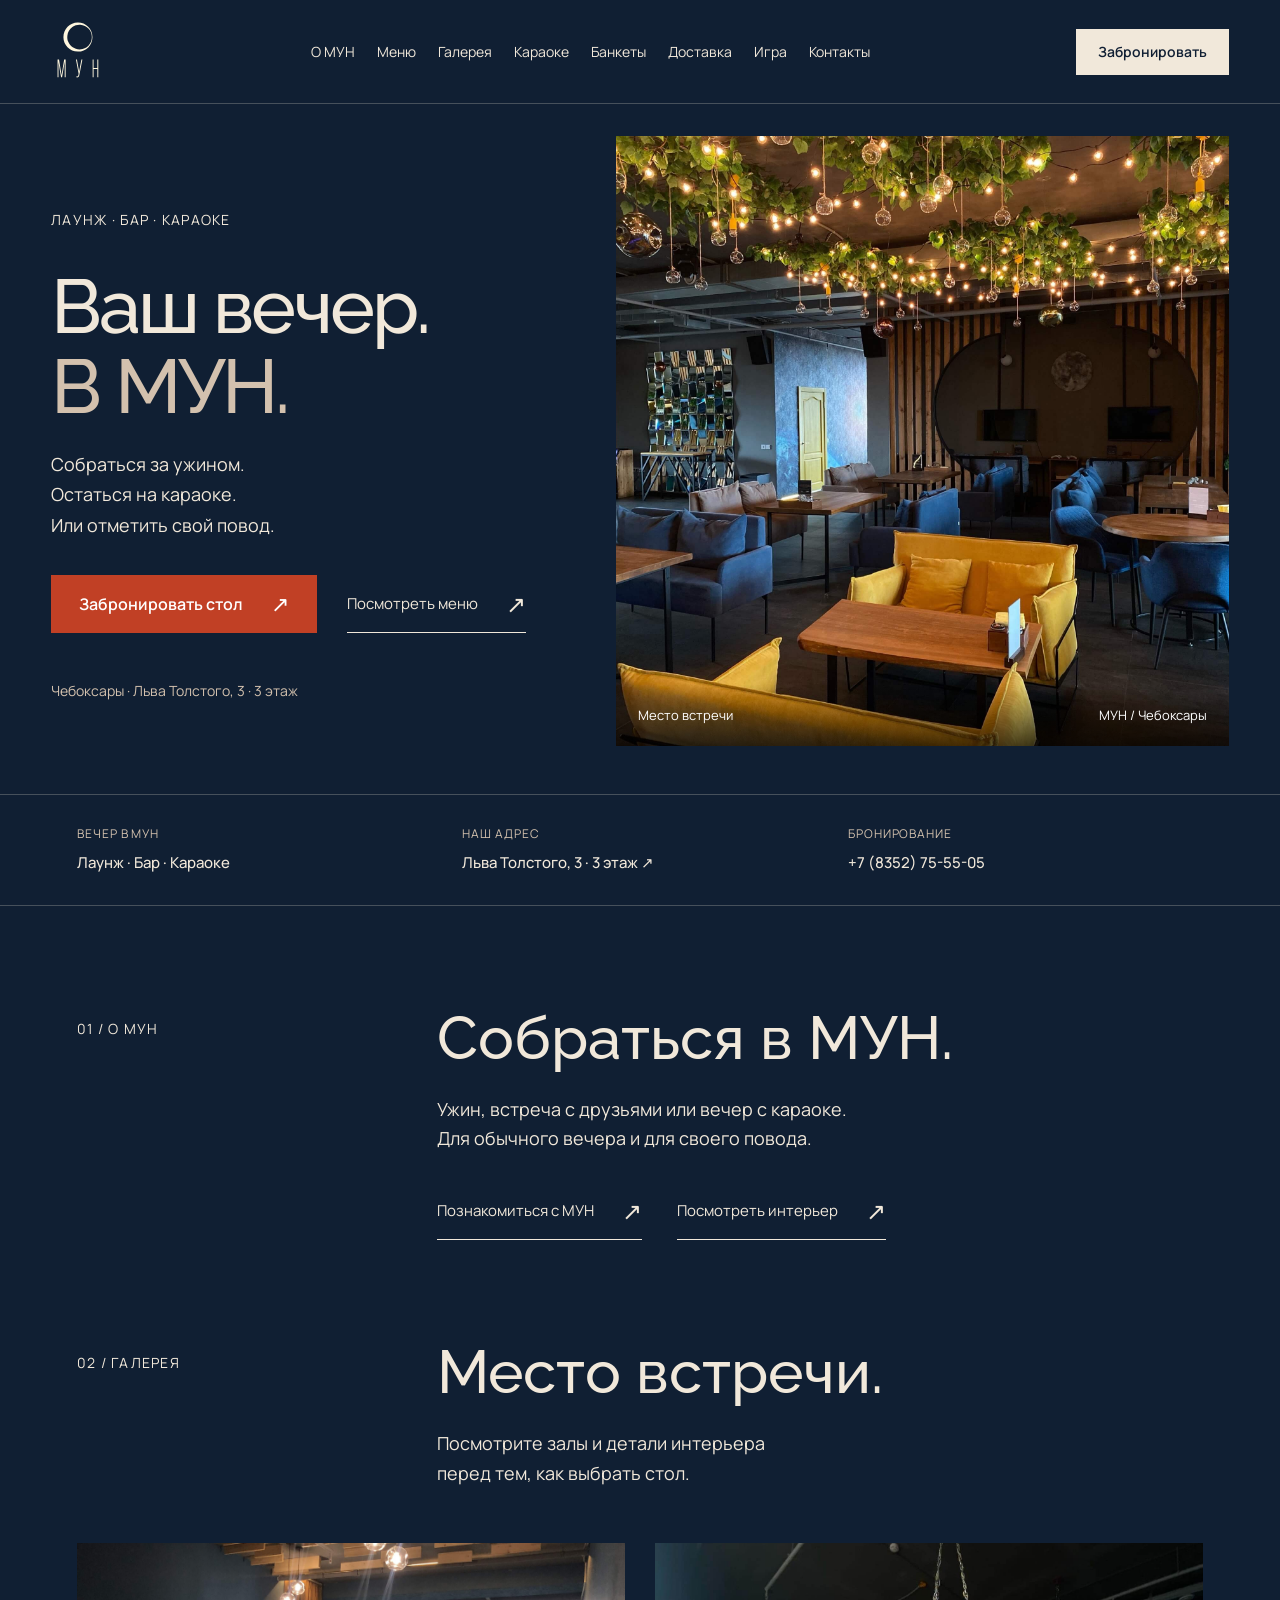
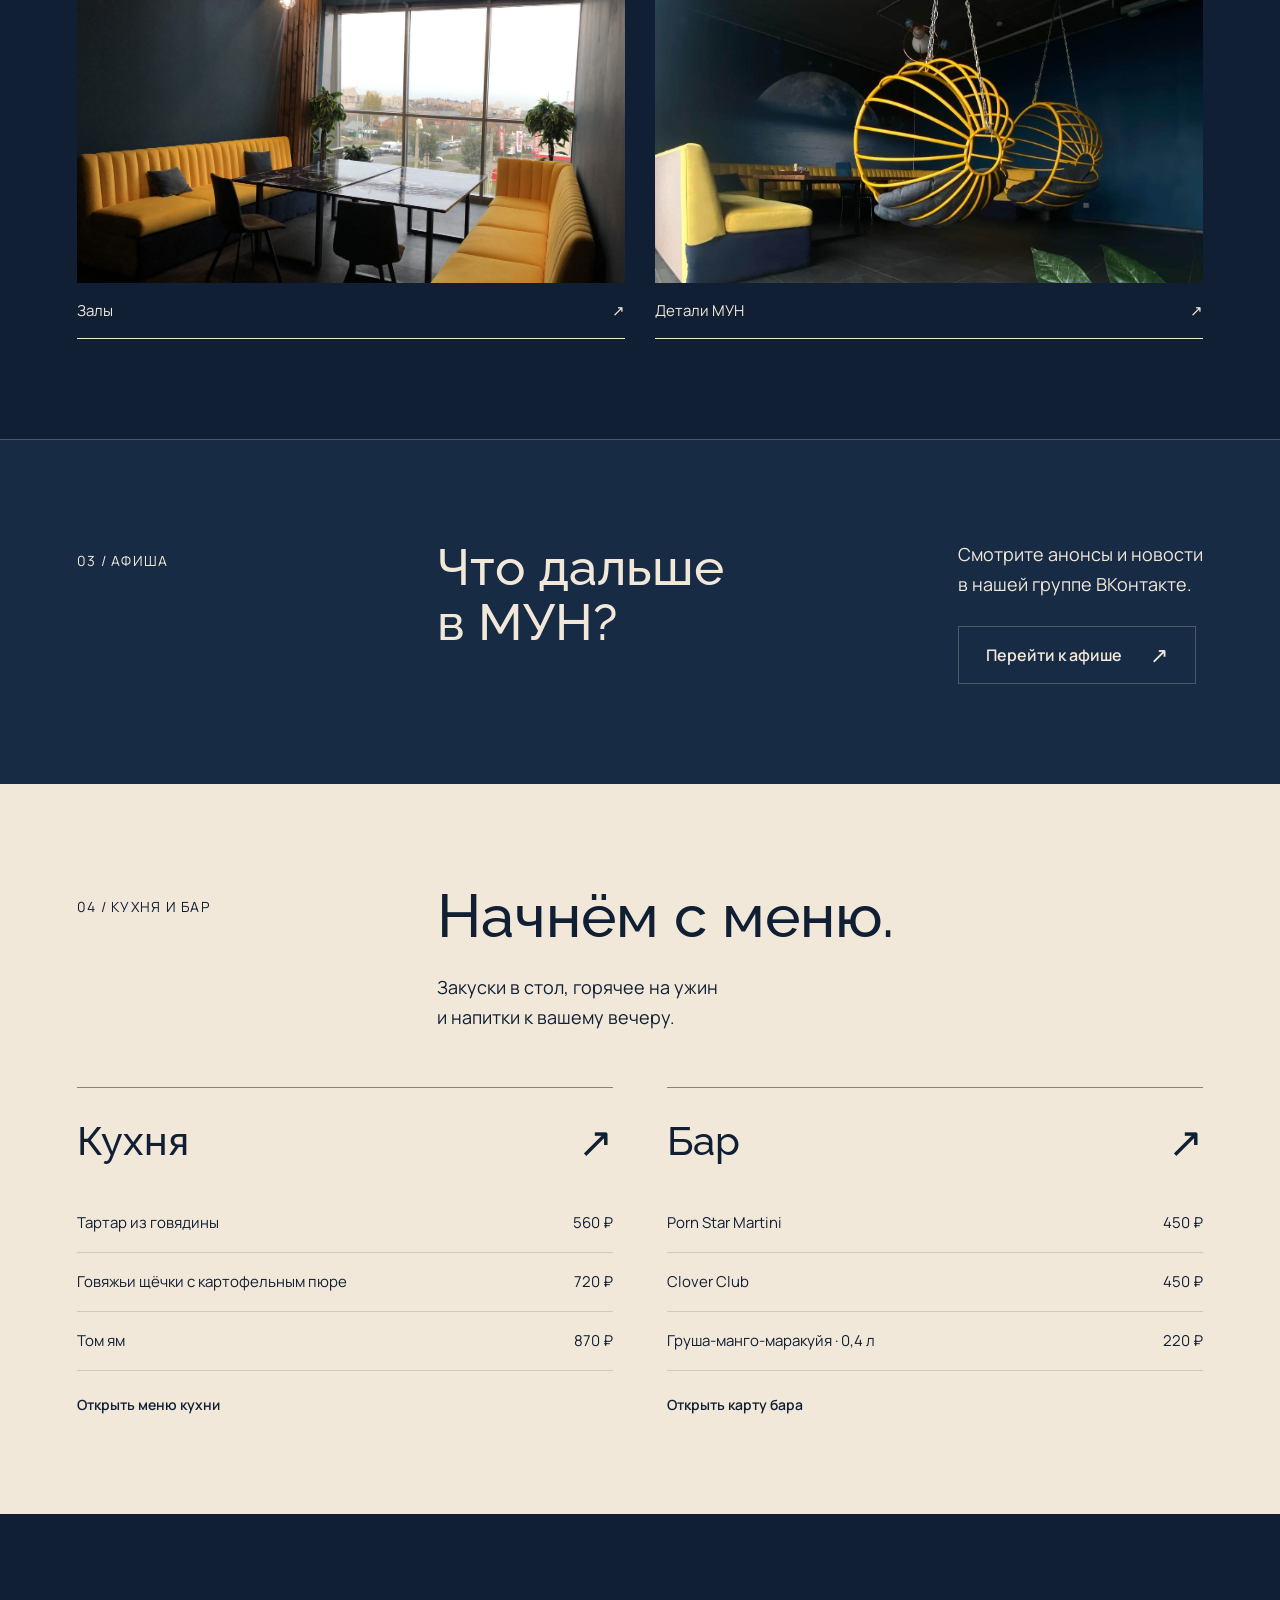
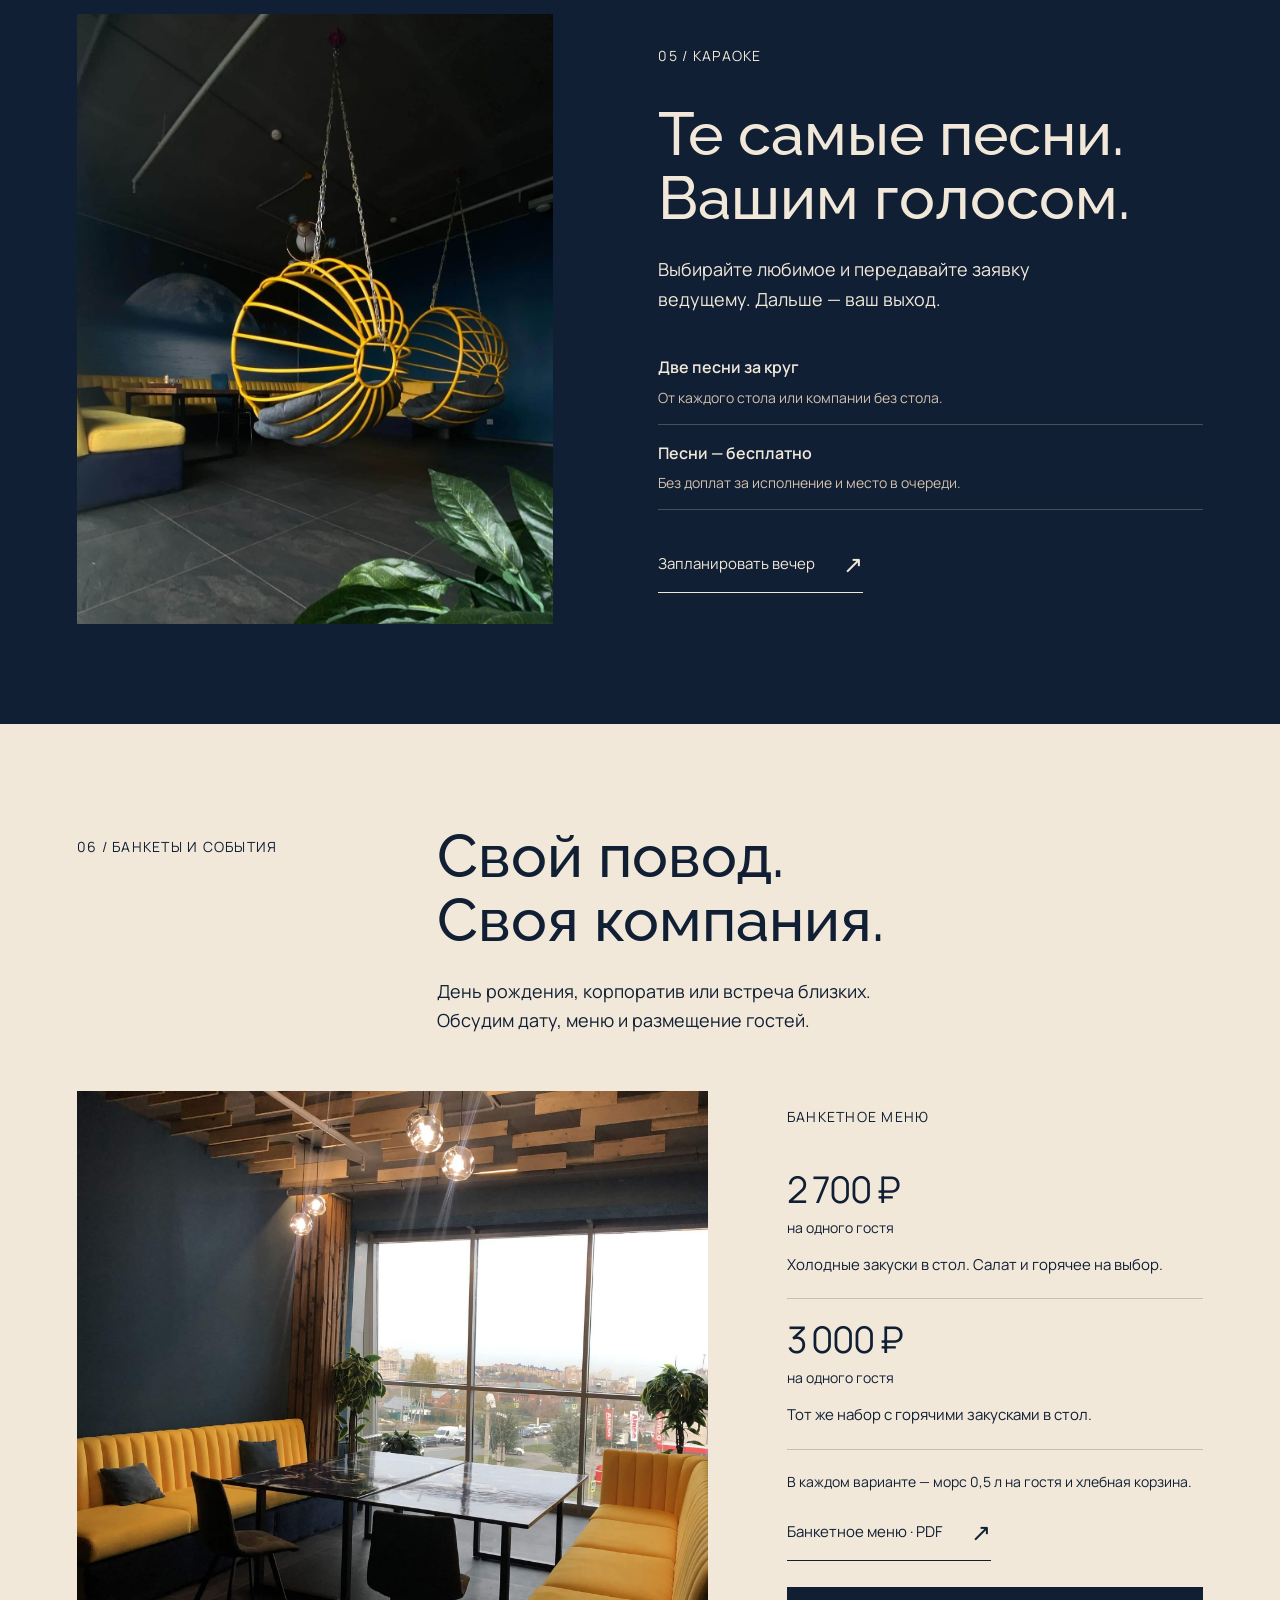
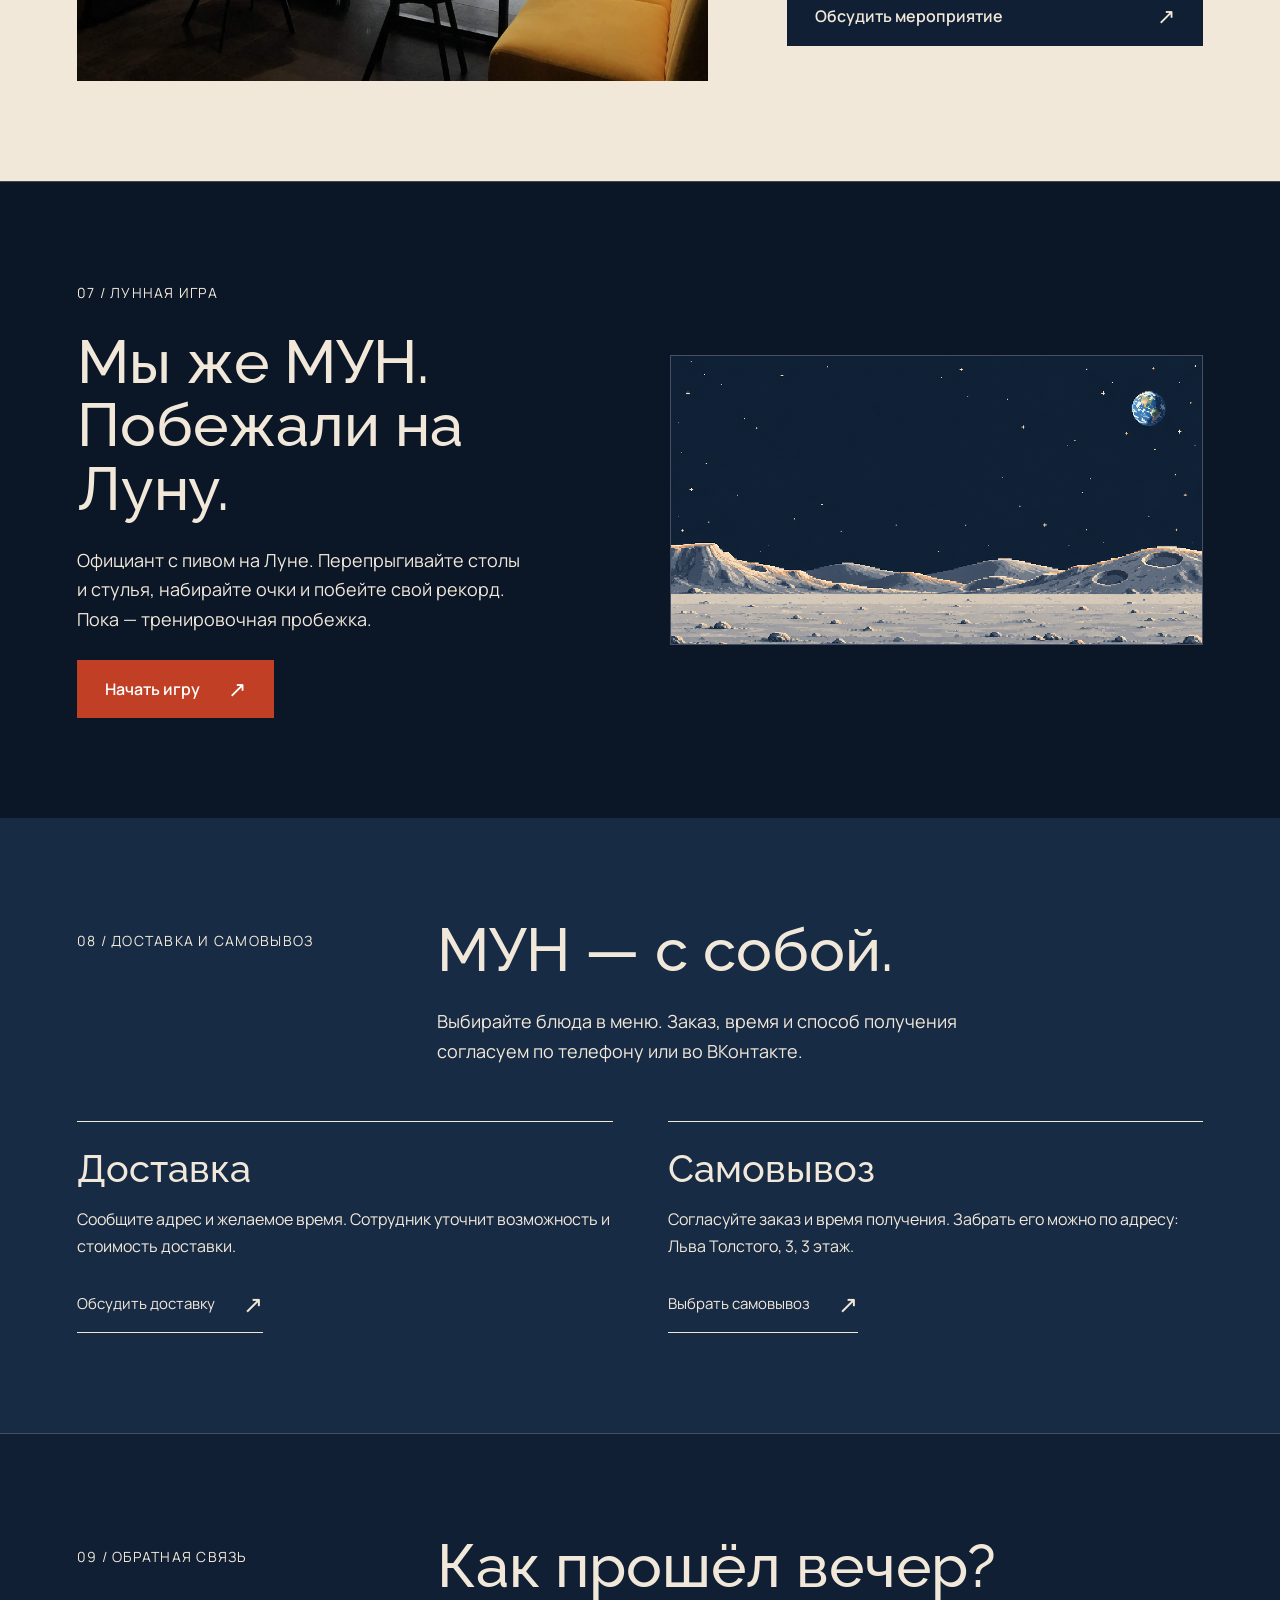
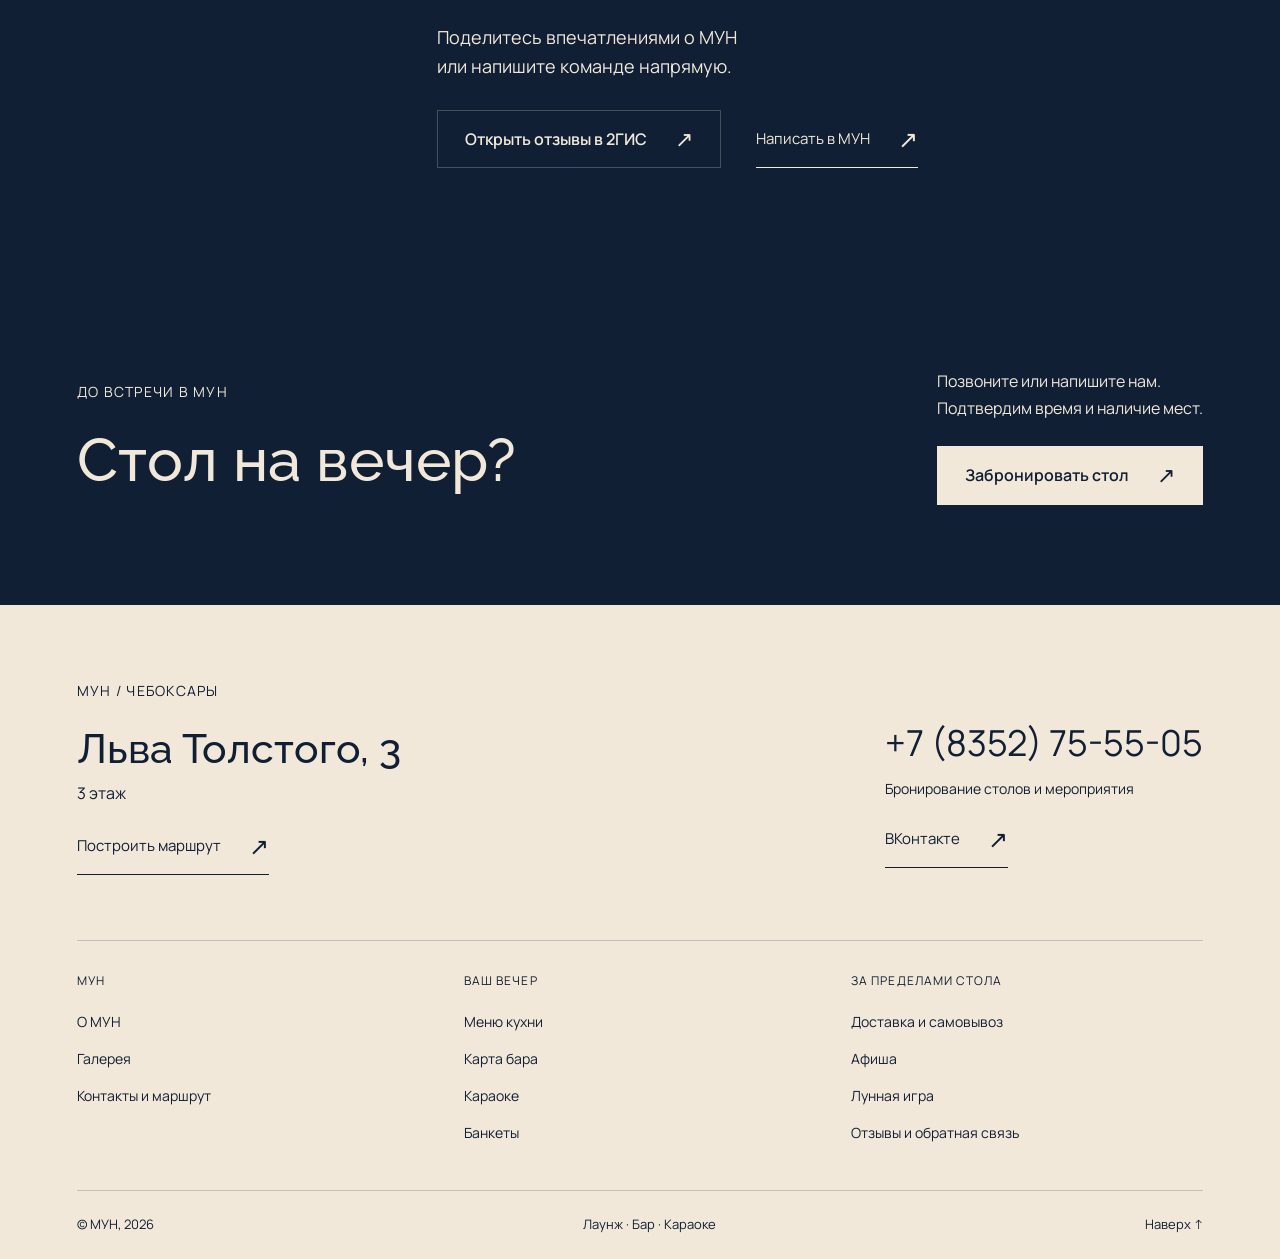
==== site/index.html @ a4635ce9 "Publish MUN website with lunar waiter game, menu, gallery and delivery pages" ====
<!doctype html>
<html lang="ru"><head>
<meta charset="utf-8"><meta name="viewport" content="width=device-width,initial-scale=1">
<title>МУН — лаунж, бар и караоке в Чебоксарах</title>
<meta name="description" content="МУН в Чебоксарах: кухня и бар, караоке, банкеты, доставка и самовывоз. Забронировать стол на Льва Толстого, 3."><meta name="theme-color" content="#101f33">
<link rel="icon" type="image/svg+xml" href="data:image/svg+xml,%3Csvg xmlns='http://www.w3.org/2000/svg' viewBox='0 0 32 32'%3E%3Crect width='32' height='32' rx='7' fill='%23101F33'/%3E%3Ctext x='16' y='24' text-anchor='middle' fill='%23F1E8DA' font-size='26' font-family='serif'%3EМ%3C/text%3E%3C/svg%3E">
<link rel="stylesheet" href="styles.css"><link rel="stylesheet" href="structure.css"><link rel="stylesheet" href="game.css"><script src="site.js" defer></script>
</head><body>
<a class="skip" href="#main">Перейти к содержимому</a>
<header class="header"><a class="brand" href="index.html" aria-label="МУН — главная"><img src="assets/mun-logo.svg" alt="МУН" width="54" height="61"></a><nav id="site-nav" aria-label="Основная навигация"><a href="about.html">О МУН</a><a href="menu.html">Меню</a><a href="gallery.html">Галерея</a><a href="index.html#karaoke">Караоке</a><a href="index.html#events">Банкеты</a><a href="delivery.html">Доставка</a><a href="game.html">Игра</a><a href="contacts.html">Контакты</a></nav><div class="header-actions"><a class="button button-small" href="tel:+78352755505" data-booking="table">Забронировать</a><button class="nav-toggle" type="button" aria-label="Открыть навигацию" aria-controls="site-nav" aria-expanded="false"><span></span><span></span></button></div></header>
<main id="main">
<section class="hero" aria-labelledby="hero-heading"><div class="hero-copy"><p class="eyebrow">Лаунж · Бар · Караоке</p><h1 id="hero-heading">Ваш вечер.<br><span>В МУН.</span></h1><p class="intro">Собраться за ужином.<br>Остаться на караоке.<br>Или отметить свой повод.</p><div class="hero-actions"><a class="button accent" href="tel:+78352755505" data-booking="table">Забронировать стол <span aria-hidden="true">↗</span></a><a class="text-link" href="menu.html">Посмотреть меню <span aria-hidden="true">↗</span></a></div><a class="hero-address" href="contacts.html">Чебоксары · Льва Толстого, 3 · 3 этаж</a></div><div class="hero-image"><img src="assets/lounge.jpg" alt="Зал МУН: мягкие диваны, деревянные столы и тёплый свет" width="2560" height="1920" fetchpriority="high"><div class="photo-label"><span>Место встречи</span><span>МУН / Чебоксары</span></div></div></section>
<div class="quick-facts" aria-label="Коротко о МУН"><div><span>Вечер в МУН</span><strong>Лаунж · Бар · Караоке</strong></div><div><span>Наш адрес</span><a href="contacts.html">Льва Толстого, 3 · 3 этаж ↗</a></div><div><span>Бронирование</span><a href="tel:+78352755505">+7 (8352) 75-55-05</a></div></div>
<section class="section about-preview" id="about" aria-labelledby="about-heading"><div class="section-heading"><p class="eyebrow">01 / О МУН</p><div><h2 id="about-heading">Собраться в МУН.</h2><p class="section-intro">Ужин, встреча с друзьями или вечер с караоке.<br>Для обычного вечера и для своего повода.</p><div class="section-actions"><a class="text-link" href="about.html">Познакомиться с МУН <span aria-hidden="true">↗</span></a><a class="text-link" href="gallery.html">Посмотреть интерьер <span aria-hidden="true">↗</span></a></div></div></div></section>
<section class="section atmosphere-preview" id="gallery" aria-labelledby="gallery-heading"><div class="section-heading"><p class="eyebrow">02 / Галерея</p><div><h2 id="gallery-heading">Место встречи.</h2><p class="section-intro">Посмотрите залы и детали интерьера<br>перед тем, как выбрать стол.</p></div></div><div class="gallery-preview"><a href="gallery.html"><img src="assets/private-room.jpg" alt="Зал МУН с диванами у окна" width="2560" height="1920" loading="lazy"><span>Залы <span aria-hidden="true">↗</span></span></a><a href="gallery.html"><img src="assets/moon-detail.jpg" alt="Подвесные кресла и луна на стене в МУН" width="1511" height="1510" loading="lazy"><span>Детали МУН <span aria-hidden="true">↗</span></span></a></div></section>
<section class="section afisha-section" id="afisha" aria-labelledby="afisha-heading"><p class="eyebrow">03 / Афиша</p><div class="afisha-content"><h2 id="afisha-heading">Что дальше<br>в МУН?</h2><div><p class="section-intro">Смотрите анонсы и новости<br>в нашей группе ВКонтакте.</p><a class="button outline" href="https://vk.com/moon_magic_cheb" target="_blank" rel="noopener noreferrer">Перейти к афише <span aria-hidden="true">↗</span></a></div></div></section>
<section class="section paper" id="menu" aria-labelledby="menu-heading"><div class="section-heading"><p class="eyebrow">04 / Кухня и бар</p><div><h2 id="menu-heading">Начнём с меню.</h2><p class="section-intro">Закуски в стол, горячее на ужин<br>и напитки к вашему вечеру.</p></div></div><div class="menu-preview"><a class="menu-feature" href="menu.html"><div class="feature-top"><h3>Кухня</h3><span aria-hidden="true">↗</span></div><div class="preview-dishes"><div><span>Тартар из говядины</span><span>560 ₽</span></div><div><span>Говяжьи щёчки с картофельным пюре</span><span>720 ₽</span></div><div><span>Том ям</span><span>870 ₽</span></div></div><span class="feature-link">Открыть меню кухни</span></a><a class="menu-feature" href="menu.html#bar"><div class="feature-top"><h3>Бар</h3><span aria-hidden="true">↗</span></div><div class="preview-dishes"><div><span>Porn Star Martini</span><span>450 ₽</span></div><div><span>Clover Club</span><span>450 ₽</span></div><div><span>Груша-манго-маракуйя · 0,4 л</span><span>220 ₽</span></div></div><span class="feature-link">Открыть карту бара</span></a></div></section>
<section class="section karaoke-section" id="karaoke" aria-labelledby="karaoke-heading"><div class="karaoke-photo"><img src="assets/moon-detail.jpg" alt="Подвесные кресла и луна на стене в МУН" width="1511" height="1510" loading="lazy"></div><div class="karaoke-copy"><p class="eyebrow">05 / Караоке</p><h2 id="karaoke-heading">Те самые песни.<br>Вашим голосом.</h2><p class="section-intro">Выбирайте любимое и передавайте заявку ведущему. Дальше — ваш выход.</p><div class="karaoke-rules"><p><strong>Две песни за круг</strong><span>От каждого стола или компании без стола.</span></p><p><strong>Песни — бесплатно</strong><span>Без доплат за исполнение и место в очереди.</span></p></div><a class="text-link" href="tel:+78352755505" data-booking="karaoke">Запланировать вечер <span aria-hidden="true">↗</span></a></div></section>
<section class="section paper" id="events" aria-labelledby="events-heading"><div class="section-heading"><p class="eyebrow">06 / Банкеты и события</p><div><h2 id="events-heading">Свой повод.<br>Своя компания.</h2><p class="section-intro">День рождения, корпоратив или встреча близких.<br>Обсудим дату, меню и размещение гостей.</p></div></div><div class="events-grid"><div class="event-photo"><img src="assets/private-room.jpg" alt="Зал МУН с диванами у окна" width="2560" height="1920" loading="lazy"></div><div class="event-offer"><p class="eyebrow">Банкетное меню</p><div class="package"><h3>2 700 ₽</h3><span>на одного гостя</span><p>Холодные закуски в стол. Салат и горячее на выбор.</p></div><div class="package"><h3>3 000 ₽</h3><span>на одного гостя</span><p>Тот же набор с горячими закусками в стол.</p></div><p class="package-included">В каждом варианте — морс 0,5 л на гостя и хлебная корзина.</p><a class="text-link" href="assets/banquet-menu.pdf" target="_blank" rel="noopener">Банкетное меню · PDF <span aria-hidden="true">↗</span></a><a class="button dark" href="https://vk.com/im?sel=-201844138" data-booking="event">Обсудить мероприятие <span aria-hidden="true">↗</span></a></div></div></section>
<section class="section lunar-invite" id="lunar-game" aria-labelledby="lunar-heading"><div><p class="eyebrow">07 / Лунная игра</p><h2 id="lunar-heading">Мы же МУН.<br>Побежали на Луну.</h2><p>Официант с пивом на Луне. Перепрыгивайте столы и стулья, набирайте очки и побейте свой рекорд. Пока — тренировочная пробежка.</p><a class="button accent" href="game.html">Начать игру <span aria-hidden="true">↗</span></a></div><a href="game.html" aria-label="Открыть лунную игру МУН"><img src="assets/game/moon.png" alt="Лунная трасса игры: кратеры и Земля на тёмном небе" width="1672" height="941" loading="lazy"></a></section>
<section class="section delivery-preview" id="delivery" aria-labelledby="delivery-heading"><div class="section-heading"><p class="eyebrow">08 / Доставка и самовывоз</p><div><h2 id="delivery-heading">МУН — с собой.</h2><p class="section-intro">Выбирайте блюда в меню. Заказ, время и способ получения<br>согласуем по телефону или во ВКонтакте.</p></div></div><div class="service-grid"><div><h3>Доставка</h3><p>Сообщите адрес и желаемое время. Сотрудник уточнит возможность и стоимость доставки.</p><a class="text-link" href="delivery.html#delivery-options">Обсудить доставку <span aria-hidden="true">↗</span></a></div><div><h3>Самовывоз</h3><p>Согласуйте заказ и время получения. Забрать его можно по адресу: Льва Толстого, 3, 3 этаж.</p><a class="text-link" href="delivery.html#pickup">Выбрать самовывоз <span aria-hidden="true">↗</span></a></div></div></section>
<section class="section feedback-section" id="feedback" aria-labelledby="feedback-heading"><div class="section-heading"><p class="eyebrow">09 / Обратная связь</p><div><h2 id="feedback-heading">Как прошёл вечер?</h2><p class="section-intro">Поделитесь впечатлениями о МУН<br>или напишите команде напрямую.</p><div class="section-actions"><a class="button outline" href="https://2gis.ru/cheboksary/firm/70000001041377088" target="_blank" rel="noopener noreferrer">Открыть отзывы в 2ГИС <span aria-hidden="true">↗</span></a><a class="text-link" href="https://vk.com/im?sel=-201844138" target="_blank" rel="noopener noreferrer">Написать в МУН <span aria-hidden="true">↗</span></a></div></div></div></section>
<section class="section booking-section" id="booking"><div><p class="eyebrow">До встречи в МУН</p><h2>Стол на вечер?</h2></div><div><p>Позвоните или напишите нам.<br>Подтвердим время и наличие мест.</p><a class="button" href="tel:+78352755505" data-booking="table">Забронировать стол <span aria-hidden="true">↗</span></a></div></section>
</main>
<footer id="contacts"><div class="footer-top"><div><p class="eyebrow">МУН / Чебоксары</p><h2>Льва Толстого, 3</h2><p>3 этаж</p><a class="text-link" href="https://2gis.ru/cheboksary/firm/70000001041377088" target="_blank" rel="noopener noreferrer">Построить маршрут <span aria-hidden="true">↗</span></a></div><div class="footer-contact"><a class="contact-phone" href="tel:+78352755505">+7 (8352) 75-55-05</a><p>Бронирование столов и мероприятия</p><a class="text-link" href="https://vk.com/moon_magic_cheb" target="_blank" rel="noopener noreferrer">ВКонтакте <span aria-hidden="true">↗</span></a></div></div><div class="footer-links" aria-label="Разделы сайта"><div><p class="eyebrow">МУН</p><a href="about.html">О МУН</a><a href="gallery.html">Галерея</a><a href="contacts.html">Контакты и маршрут</a></div><div><p class="eyebrow">Ваш вечер</p><a href="menu.html">Меню кухни</a><a href="menu.html#bar">Карта бара</a><a href="index.html#karaoke">Караоке</a><a href="index.html#events">Банкеты</a></div><div><p class="eyebrow">За пределами стола</p><a href="delivery.html">Доставка и самовывоз</a><a href="index.html#afisha">Афиша</a><a href="game.html">Лунная игра</a><a href="index.html#feedback">Отзывы и обратная связь</a></div></div><div class="footer-bottom"><span>© МУН, 2026</span><span>Лаунж · Бар · Караоке</span><a href="#main">Наверх ↑</a></div></footer>
<dialog id="booking-dialog" aria-labelledby="booking-title" aria-describedby="booking-description"><div class="dialog-inner"><button class="dialog-close" type="button" aria-label="Закрыть">×</button><p class="eyebrow">МУН / Бронирование</p><h2 id="booking-title">Договоримся о встрече.</h2><p id="booking-description">Сообщите дату, время и количество гостей. Менеджер проверит наличие мест и подтвердит бронь.</p><a class="button dark" href="https://vk.com/im?sel=-201844138" target="_blank" rel="noopener noreferrer">Написать во ВКонтакте <span aria-hidden="true">↗</span></a><a class="dialog-phone" href="tel:+78352755505">+7 (8352) 75-55-05</a><p class="dialog-note">Бронь действует после подтверждения менеджером.</p></div></dialog>
</body></html>
---- site/styles.css ----
@font-face{font-family:Manrope;font-weight:200 800;src:url('assets/Manrope.ttf') format('truetype');font-display:swap}@font-face{font-family:Raleway;font-weight:100 900;src:url('assets/Raleway.ttf') format('truetype');font-display:swap}
:root{--navy:#101f33;--paper:#f1e8da;--sand:#d3c1ae;--red:#c14025;--line:rgba(241,232,218,.24);font-family:Manrope,Arial,sans-serif;color:var(--paper);background:var(--navy);font-synthesis:none;font-size:16px}*{box-sizing:border-box}html{scroll-behavior:smooth;scroll-padding-top:24px}body{margin:0}body.modal-open{overflow:hidden}a{color:inherit;text-decoration:none}button{font:inherit;cursor:pointer}a,button{-webkit-tap-highlight-color:transparent}a:focus-visible,button:focus-visible,summary:focus-visible{outline:3px solid var(--red);outline-offset:6px}img{max-width:100%;display:block}p{line-height:1.65}h1,h2,h3{font-family:Raleway,Arial,sans-serif;font-weight:500;line-height:1.06;margin:0;overflow-wrap:break-word}h2{font-size:clamp(2.4rem,4.7vw,4.5rem)}.eyebrow{font-size:.875rem;letter-spacing:.09em;text-transform:uppercase;margin:0;line-height:1.6}
.header{min-height:104px;padding:16px 4%;display:flex;align-items:center;justify-content:space-between;gap:28px;position:relative;z-index:5;border-bottom:1px solid var(--line)}.brand img{width:54px;height:auto;filter:brightness(0) invert(95%) sepia(11%) saturate(351%)}nav{display:flex;gap:30px;font-size:.875rem}nav a{padding:12px 0;border-bottom:1px solid transparent}nav a:hover{border-color:currentColor}.header-actions{display:flex;gap:14px;align-items:center}.button{display:inline-flex;align-items:center;justify-content:space-between;gap:28px;min-height:56px;padding:17px 27px;background:var(--paper);color:var(--navy);border:1px solid var(--paper);border-radius:0;font-weight:600;font-size:1rem;line-height:1.4;transition:background .2s,color .2s}.button:hover{background:var(--sand)}.button span{font-size:1.4rem;line-height:1}.button-small{min-height:46px;padding:12px 21px;font-size:.875rem}.button.accent{background:var(--red);border-color:var(--red);color:#fff}.button.accent:hover{background:#a9341d}.button.dark{background:var(--navy);border-color:var(--navy);color:var(--paper)}.button.dark:hover{background:#253c59}.button.outline{background:transparent;color:var(--paper);border-color:var(--line)}.button.outline:hover{background:var(--paper);color:var(--navy)}.nav-toggle{display:none;background:none;border:1px solid var(--line);color:inherit;width:44px;height:44px;padding:12px}.nav-toggle span{display:block;height:1px;background:currentColor;margin:6px 0}
.hero{display:grid;grid-template-columns:48% 52%;padding:32px 4% 48px;min-height:690px}.hero-copy{padding:30px 11% 0 0;display:flex;align-items:flex-start;flex-direction:column;justify-content:center}.hero h1{font-size:clamp(3.6rem,5.9vw,6.6rem);letter-spacing:-.04em;margin:35px 0 22px}.hero h1 span{color:var(--sand)}.intro{font-size:1.125rem;line-height:1.7;margin:0 0 34px}.hero-actions{display:flex;flex-wrap:wrap;gap:14px 30px;align-items:center}.text-link{display:inline-flex;justify-content:space-between;gap:28px;align-items:center;padding:12px 0;border-bottom:1px solid currentColor;font-size:.9375rem}.text-link span{font-size:1.5rem}.hero-address{font-size:.875rem;line-height:1.7;color:var(--sand);margin-top:46px}.hero-image{position:relative;min-height:590px;overflow:hidden}.hero-image>img{width:100%;height:100%;object-fit:cover;object-position:57% 50%}.photo-label{position:absolute;bottom:0;left:0;right:0;display:flex;justify-content:space-between;gap:20px;padding:22px;color:#fff;background:linear-gradient(transparent,rgba(0,0,0,.65));font-size:.8125rem}
.section{padding:100px 6%}.paper{background:var(--paper);color:var(--navy)}.section-heading{display:grid;grid-template-columns:32% 68%;margin-bottom:55px}.section-heading>.eyebrow{padding-top:12px}.section-intro{font-size:1.125rem;line-height:1.65;margin:25px 0 0}.menu-preview{display:grid;grid-template-columns:1fr 1fr;gap:54px}.menu-feature{display:flex;flex-direction:column;border-top:1px solid rgba(16,31,51,.5);padding-top:25px}.feature-top{display:flex;justify-content:space-between;align-items:center;gap:20px;margin-bottom:25px}.feature-top h3{font-size:2.5rem}.feature-top>span{font-size:2.6rem;transition:transform .2s}.menu-feature:hover .feature-top>span{transform:translate(4px,-4px)}.preview-dishes{margin-bottom:24px}.preview-dishes>div{display:flex;justify-content:space-between;gap:24px;padding:17px 0;border-bottom:1px solid rgba(16,31,51,.15);font-size:.9375rem;line-height:1.6}.preview-dishes>div>span:last-child{white-space:nowrap}.feature-link{font-size:.875rem;font-weight:600;margin-top:auto}
.karaoke-section{display:grid;grid-template-columns:48% 52%;align-items:center}.karaoke-photo{padding-right:12%;height:610px}.karaoke-photo img{width:100%;height:100%;object-fit:cover}.karaoke-copy{padding-left:7%}.karaoke-copy h2{margin-top:35px}.karaoke-copy .section-intro{max-width:430px}.karaoke-rules{margin:25px 0}.karaoke-rules p{display:flex;flex-direction:column;gap:5px;padding:15px 0;margin:0;border-bottom:1px solid var(--line)}.karaoke-rules strong{font-size:1rem;font-weight:600}.karaoke-rules span{font-size:.875rem;color:var(--sand)}.afisha-section{border-top:1px solid var(--line);background:#182b44;display:grid;grid-template-columns:32% 68%}.afisha-section>.eyebrow{padding-top:10px}.afisha-content{display:flex;justify-content:space-between;gap:34px;align-items:flex-start}.afisha-content .section-intro{margin:0 0 26px}.afisha-content h2{font-size:clamp(2.5rem,4vw,3.7rem)}
.events-grid{display:grid;grid-template-columns:56% 44%;align-items:stretch}.event-photo{min-height:590px}.event-photo img{width:100%;height:100%;object-fit:cover;object-position:center}.event-offer{padding:15px 0 15px 16%}.event-offer>.eyebrow{margin-bottom:20px}.package{padding:21px 0;border-bottom:1px solid rgba(16,31,51,.2)}.package h3{font-family:Manrope,Arial,sans-serif;font-size:2.3rem;letter-spacing:-.035em;font-weight:400;margin-bottom:7px}.package>span{font-size:.875rem}.package p{font-size:.9375rem;margin:15px 0 0}.package-included{font-size:.875rem;margin:20px 0 10px}.event-offer .text-link{margin-bottom:26px}.event-offer>.button{width:100%}.booking-section{display:flex;justify-content:space-between;gap:45px;align-items:center}.booking-section h2{margin-top:25px}.booking-section p:not(.eyebrow){margin:0 0 25px}.booking-section .button{width:100%}
footer{background:var(--paper);color:var(--navy);padding:75px 6% 26px}.footer-top{display:flex;justify-content:space-between;gap:45px;margin-bottom:65px}.footer-top h2{font-size:clamp(1.9rem,3.2vw,3.2rem);margin-top:25px}.footer-top p:not(.eyebrow){margin:10px 0}.footer-contact{padding-top:38px}.contact-phone{font-size:clamp(1.3rem,2.8vw,2.7rem);white-space:nowrap}.footer-contact p{font-size:.875rem}.footer-bottom{border-top:1px solid rgba(16,31,51,.2);display:flex;justify-content:space-between;gap:18px;font-size:.8125rem;padding-top:24px}.skip{position:fixed;left:16px;top:-100px;z-index:20;background:var(--paper);color:var(--navy);padding:18px}.skip:focus{top:12px}
dialog{padding:0;border:0;max-width:560px;width:calc(100% - 32px);color:var(--navy);background:var(--paper);max-height:calc(100svh - 32px);overflow-y:auto}dialog::backdrop{background:rgba(6,15,29,.78);backdrop-filter:blur(4px)}.dialog-inner{padding:60px 45px 35px;position:relative}.dialog-inner h2{font-size:2.8rem;margin:27px 0 20px}.dialog-inner>p:not(.eyebrow){font-size:1rem}.dialog-inner>.button{width:100%;margin-top:18px}.dialog-close{position:absolute;right:15px;top:12px;border:0;background:none;color:inherit;width:44px;height:44px;font-size:2rem}.dialog-phone{display:block;text-align:center;font-size:1.35rem;padding-top:25px}.dialog-inner>.dialog-note{font-size:.8125rem;text-align:center;line-height:1.6;margin:18px 0 0}
.menu-page{background:var(--paper);color:var(--navy);min-height:75vh;padding:65px 6% 95px}.menu-page-heading{display:flex;justify-content:space-between;align-items:flex-end;gap:25px;margin-bottom:38px}.menu-page-heading h1{font-size:clamp(3rem,6vw,5.5rem);letter-spacing:-.035em;margin-top:20px}.menu-switch{display:flex;gap:30px;border-bottom:1px solid rgba(16,31,51,.25);margin-bottom:36px}.menu-switch a{display:inline-block;font-size:1.5rem;padding:14px 4px 18px;border-bottom:3px solid transparent}.menu-switch a[aria-current=true]{border-bottom-color:var(--red);color:var(--red)}.menu-panel{max-width:1000px;margin:0 auto}.menu-panel[hidden]{display:none}.menu-panel>h2{font-size:2rem;margin-bottom:30px}.menu-panel details{border-top:1px solid rgba(16,31,51,.25)}.menu-panel details:last-child{border-bottom:1px solid rgba(16,31,51,.25)}.menu-panel summary{list-style:none;display:flex;align-items:center;justify-content:space-between;gap:20px;cursor:pointer;padding:23px 0;font-size:1.25rem;font-weight:500}.menu-panel summary::-webkit-details-marker{display:none}.menu-panel summary::after{content:'+';font-size:1.7rem;font-weight:300}.menu-panel details[open] summary::after{content:'−'}.dish-list{padding-bottom:26px}.dish{display:grid;grid-template-columns:1fr auto;gap:24px;padding:16px 0;border-top:1px solid rgba(16,31,51,.12);align-items:start}.dish h3{font-family:Manrope,Arial,sans-serif;font-size:1rem;font-weight:500;line-height:1.5}.dish-volume{display:block;font-size:.8125rem;color:#555a60;margin-top:5px}.dish-price{font-size:1rem;white-space:nowrap;padding-top:2px}.menu-footnote{max-width:1000px;margin:30px auto 0;font-size:.875rem;color:#555a60}.menu-footnote a{text-decoration:underline}.menu-back{font-size:.875rem}
@media(min-width:1600px){.hero{min-height:800px}.hero-image{min-height:700px}.header,.hero,.section,footer,.menu-page{padding-left:max(6%,calc((100vw - 1440px)/2));padding-right:max(6%,calc((100vw - 1440px)/2))}.hero-copy{padding-right:8%}.event-offer{padding-left:12%}}
@media(max-width:1100px){nav{gap:20px}.hero{min-height:650px}.hero h1{font-size:4.2rem}.hero-copy{padding-right:8%}.hero-image{min-height:550px}.section{padding:75px 5%}.section-heading{grid-template-columns:27% 73%}.karaoke-photo{height:520px;padding-right:8%}.karaoke-copy{padding-left:4%}.karaoke-copy h2{font-size:3rem}.afisha-section{grid-template-columns:27% 73%}.afisha-content{flex-direction:column;gap:26px}.afisha-content .section-intro br{display:none}.event-offer{padding-left:12%}.event-offer>.button{font-size:.875rem;padding:17px}.event-photo{min-height:570px}}
@media(max-width:800px){.header{padding:15px 6%;min-height:88px}.brand img{width:46px}.header nav{display:none;position:absolute;top:100%;left:0;right:0;background:var(--navy);padding:15px 6% 25px;border-bottom:1px solid var(--line);flex-direction:column;gap:0;box-shadow:0 24px 40px rgba(0,0,0,.25)}.header nav.is-open{display:flex}.header nav a{font-size:1rem;padding:16px 0}.nav-toggle{display:block}.hero{padding:30px 6% 45px;grid-template-columns:1fr;gap:35px;min-height:0}.hero-copy{padding:0}.hero h1{font-size:clamp(3.3rem,11vw,5rem);margin:28px 0 20px}.intro{font-size:1rem;margin-bottom:25px}.hero-actions{gap:14px 26px}.hero-address{margin-top:25px;font-size:.8125rem}.hero-image{min-height:0;height:420px}.hero-image>img{object-position:50% 55%}.section{padding:65px 6%}.section-heading{grid-template-columns:1fr;gap:26px;margin-bottom:36px}.section-heading>.eyebrow{padding:0}h2{font-size:clamp(2.5rem,7.5vw,3.6rem)}.section-intro{font-size:1rem}.menu-preview{gap:35px}.feature-top h3{font-size:2rem}.preview-dishes>div{font-size:.875rem;gap:14px}.karaoke-section{grid-template-columns:1fr;gap:38px}.karaoke-photo{height:460px;padding:0}.karaoke-copy{padding:0}.karaoke-copy h2{font-size:clamp(2.5rem,7.5vw,3.6rem);margin-top:25px}.karaoke-copy .section-intro{max-width:none}.afisha-section{grid-template-columns:1fr;gap:28px}.afisha-content{flex-direction:row;align-items:center;gap:30px}.afisha-content h2{font-size:2.6rem}.events-grid{grid-template-columns:1fr;gap:34px}.event-photo{min-height:0;height:390px}.event-offer{padding:0}.event-offer>.button{width:auto;font-size:1rem}.event-offer .text-link{margin-right:30px}.event-offer>.eyebrow{margin-bottom:0}.package{display:grid;grid-template-columns:1fr auto;gap:7px 20px}.package>span{align-self:center}.package p{grid-column:1/-1;margin-top:6px}.package-included{max-width:470px}.booking-section{align-items:flex-start}.booking-section h2{font-size:2.8rem}.footer-top{flex-direction:column;gap:10px;margin-bottom:44px}.footer-contact{padding-top:22px}.contact-phone{font-size:1.9rem}.footer-bottom{flex-wrap:wrap}.footer-bottom>span:nth-child(2){display:none}.menu-page{padding:45px 6% 65px}.menu-page-heading{align-items:flex-start;flex-direction:column;gap:24px}}
@media(max-width:480px){.header{gap:14px}.button-small{padding:12px 15px;font-size:.875rem}.header-actions{gap:10px}.hero-actions{width:100%;flex-direction:column;align-items:stretch}.hero-actions .text-link{align-self:flex-start}.hero-image{height:360px}.hero-address{font-size:.875rem}.photo-label{padding:18px;font-size:.75rem}.menu-preview{grid-template-columns:1fr;gap:40px}.section-intro br{display:none}.karaoke-photo{height:370px}.afisha-content{align-items:flex-start;flex-direction:column}.afisha-content .button{width:100%}.afisha-content>div{width:100%}.event-photo{height:300px}.event-offer>.button{width:100%}.package h3{font-size:2.1rem}.booking-section{flex-direction:column;gap:30px}.booking-section>div:last-child{width:100%}.booking-section h2{font-size:2.6rem}.contact-phone{font-size:1.7rem}.dialog-inner{padding:55px 25px 30px}.dialog-inner h2{font-size:2.4rem}.dialog-inner .button{padding:17px;font-size:.875rem}.dialog-phone{font-size:1.2rem}.menu-page-heading h1{font-size:3rem}.menu-switch a{font-size:1.3rem}.menu-panel summary{font-size:1.125rem}.dish{gap:16px}.dish h3,.dish-price{font-size:.9375rem}}
@media(prefers-reduced-motion:reduce){html{scroll-behavior:auto}*{transition:none!important}}
---- site/structure.css ----
/* New sections use MUN's existing typography, colors and buttons. */
.header .brand,.header-actions{flex-shrink:0}.header nav{gap:22px}.header nav a[aria-current=page]{border-bottom-color:var(--sand)}
.quick-facts{display:grid;grid-template-columns:repeat(3,1fr);gap:30px;padding:30px 6%;border-top:1px solid var(--line);border-bottom:1px solid var(--line)}.quick-facts>div{display:flex;flex-direction:column;gap:9px}.quick-facts span{font-size:.75rem;text-transform:uppercase;letter-spacing:.08em;color:var(--sand)}.quick-facts strong,.quick-facts a{font-size:.9375rem;font-weight:500;line-height:1.6}.quick-facts a:hover{text-decoration:underline}
.about-preview .section-heading,.feedback-section .section-heading{margin-bottom:0}.section-actions{display:flex;flex-wrap:wrap;gap:20px 35px;margin-top:28px;align-items:center}.atmosphere-preview{padding-top:0}.gallery-preview,.gallery-grid{display:grid;grid-template-columns:1fr 1fr;gap:30px}.gallery-preview img{width:100%;height:340px;object-fit:cover}.gallery-preview>a>span,.gallery-item>span{display:flex;justify-content:space-between;gap:20px;padding:17px 0;border-bottom:1px solid currentColor;font-size:.9375rem}.gallery-preview a:hover>span,.gallery-item:hover>span{color:var(--sand)}.gallery-item{min-width:0}.gallery-item:first-child{grid-column:1/-1}.gallery-item img{width:100%;aspect-ratio:4/3;object-fit:cover}.gallery-item:first-child img{aspect-ratio:16/9;max-height:680px}.paper .gallery-item:hover>span{color:var(--red)}
.page-heading{margin-bottom:55px;max-width:950px}.page-heading>.eyebrow{margin-top:38px}.page-heading h1{font-size:clamp(3rem,6vw,5.5rem);letter-spacing:-.035em;margin-top:20px}.content-split{display:grid;grid-template-columns:1fr 1fr;gap:8%;align-items:center}.content-split>img{width:100%;height:540px;object-fit:cover}.content-split h2{font-size:clamp(2.6rem,4vw,4rem)}.content-split p{font-size:1rem}.content-split .section-intro{font-size:1.125rem}.service-grid{display:grid;grid-template-columns:1fr 1fr;gap:55px}.service-grid>div{min-width:0;border-top:1px solid currentColor;padding-top:27px;display:flex;flex-direction:column;align-items:flex-start}.service-grid h3{font-size:2.4rem}.service-grid p{max-width:560px}.service-grid .eyebrow{margin:0 0 23px}.service-grid .text-link{margin-top:auto}.service-grid-three{grid-template-columns:repeat(3,1fr);gap:38px}.service-grid-three h3{font-size:2rem}.delivery-preview{background:#182b44}.feedback-section{border-top:1px solid var(--line)}.delivery-intro{display:flex;align-items:center;justify-content:space-between;gap:45px;margin-bottom:60px}.delivery-intro p{max-width:630px;font-size:1.125rem;margin:0}.delivery-intro .button{flex-shrink:0}.delivery-options h2{font-size:clamp(2rem,3.8vw,3.5rem)}.delivery-options p:not(.eyebrow){margin:25px 0 30px}.delivery-options .button{margin-top:auto}.service-note{border-top:1px solid rgba(16,31,51,.2);margin:45px 0 0;padding-top:24px;font-size:.875rem;max-width:900px}
.venue-faq{max-width:980px;margin-left:auto}.venue-faq details{border-top:1px solid rgba(16,31,51,.25);padding:0 0 22px}.venue-faq details:last-child{border-bottom:1px solid rgba(16,31,51,.25)}.venue-faq summary{padding:23px 0 0;cursor:pointer;font-size:1.125rem;font-weight:500}.venue-faq p{max-width:800px;margin-bottom:0}.contact-details{margin:0 0 35px}.contact-details>div{padding:23px 0;border-bottom:1px solid rgba(16,31,51,.2)}.contact-details>div:first-child{padding-top:0}.contact-details dt{font-size:.75rem;text-transform:uppercase;letter-spacing:.08em;margin-bottom:9px}.contact-details dd{margin:0;font-size:1.125rem;line-height:1.6}.contact-details .text-link{padding:0 0 8px}.contacts-layout{align-items:stretch}.contacts-layout>img{height:100%;min-height:520px}
.footer-links{display:grid;grid-template-columns:repeat(3,1fr);gap:35px;border-top:1px solid rgba(16,31,51,.2);padding:30px 0 45px}.footer-links>div{display:flex;flex-direction:column;align-items:flex-start;gap:12px}.footer-links .eyebrow{margin:0 0 7px;font-size:.75rem}.footer-links a{font-size:.875rem;padding:3px 0}.footer-links a:hover{text-decoration:underline}
.photo-dialog{max-width:1100px;background:var(--navy);color:var(--paper);padding:22px;width:calc(100% - 32px)}.photo-dialog-top{position:relative;padding:0 52px 22px 0;min-height:55px}.photo-dialog-top h2{font-family:Manrope,Arial,sans-serif;font-size:1rem;line-height:1.5;padding:6px 0}.photo-dialog .dialog-close{top:-9px;right:-9px}.photo-dialog>img{width:100%;height:65svh;object-fit:contain}.photo-dialog-controls{display:flex;justify-content:space-between;align-items:center;gap:15px;padding-top:18px}.photo-dialog-controls button{background:none;color:inherit;border:1px solid var(--line);padding:12px 17px;min-height:44px;font-size:.875rem}.photo-dialog-controls span{font-size:.875rem;color:var(--sand)}
@media(min-width:1600px){.quick-facts{padding-left:max(6%,calc((100vw - 1440px)/2));padding-right:max(6%,calc((100vw - 1440px)/2))}}
@media(max-width:1180px){.header nav{display:none;position:absolute;top:100%;left:0;right:0;background:var(--navy);padding:15px 6% 25px;border-bottom:1px solid var(--line);flex-direction:column;gap:0;box-shadow:0 24px 40px rgba(0,0,0,.25);max-height:calc(100svh - 100px);overflow:auto}.header nav.is-open{display:flex}.header nav a{font-size:1rem;padding:13px 0}.nav-toggle{display:block}.service-grid-three{gap:25px}.service-grid-three h3{font-size:1.8rem}}
@media(max-width:800px){.quick-facts{grid-template-columns:1fr;gap:22px;padding:27px 6%}.quick-facts>div{gap:5px}.atmosphere-preview{padding-top:0}.gallery-preview{gap:24px}.gallery-preview img{height:260px}.page-heading{margin-bottom:38px}.page-heading>.eyebrow{margin-top:28px}.content-split{grid-template-columns:1fr;gap:34px}.content-split>img{height:420px}.service-grid{gap:32px}.service-grid-three{grid-template-columns:1fr;gap:35px}.service-grid-three h3{font-size:2rem}.service-grid h3{font-size:2rem}.delivery-intro{align-items:flex-start;flex-direction:column;gap:24px;margin-bottom:40px}.delivery-intro p{font-size:1rem}.delivery-options h2{font-size:2.3rem}.contacts-layout>img{min-height:0;height:400px}.footer-links{gap:25px}.footer-links .eyebrow{letter-spacing:.04em}.photo-dialog>img{height:60svh}}
@media(max-width:540px){.gallery-preview,.gallery-grid,.service-grid{grid-template-columns:1fr}.gallery-preview img{height:300px}.gallery-item:first-child img{aspect-ratio:4/3}.gallery-grid{gap:28px}.content-split>img{height:350px}.page-heading h1{font-size:3rem}.section-actions{align-items:flex-start;flex-direction:column;gap:16px}.footer-links{grid-template-columns:1fr 1fr;gap:30px}.footer-links>div:last-child{grid-column:1/-1}.contacts-layout>img{height:330px}.contact-details dd{font-size:1rem}.photo-dialog{padding:15px}.photo-dialog>img{height:55svh}.photo-dialog-controls button{padding:12px;font-size:.8125rem}}
---- site/game.css ----
.game-body{background:#0b1627}.game-header{max-width:1180px;padding:23px 40px;margin:auto;display:flex;justify-content:space-between;align-items:center}.game-header .brand img{width:40px}.game-back{font-size:.875rem;display:flex;align-items:center;gap:24px}.game-back span{font-size:1.4rem}.game-main{max-width:1180px;margin:auto;padding:30px 40px 64px}.game-heading{display:flex;align-items:flex-end;justify-content:space-between;gap:25px;margin-bottom:29px}.game-heading h1{font-size:clamp(2rem,4vw,3.5rem);letter-spacing:-.035em;margin-top:15px}.game-heading .eyebrow{color:#c5bbae}.mode-label{font-size:.8125rem;padding:8px 13px;margin:0;line-height:1.6;border:1px solid #465065;color:#d3c1ae;white-space:nowrap}.game-surface{border:1px solid #455064;background:#101f33;overflow:hidden}.game-hud{height:94px;padding:18px 28px;display:flex;align-items:center;gap:50px;border-bottom:1px solid #455064}.game-hud>div{display:flex;flex-direction:column;gap:4px}.game-hud>div>span{font-size:.8125rem;color:#c5c6ca}.game-hud strong{font-size:1.8rem;font-weight:500;line-height:1.2;font-variant-numeric:tabular-nums}.hud-best strong{color:#d3c1ae}.pause-button{margin-left:auto;border:1px solid #657087;background:transparent;color:var(--paper);min-height:44px;padding:10px 16px;display:flex;align-items:center;gap:14px;font-size:.875rem}.pause-button:disabled{opacity:.4;cursor:default}.game-stage{position:relative;isolation:isolate;height:clamp(350px,43vw,480px);background:#101f33;overflow:hidden;touch-action:manipulation}#canvas{display:block;width:100%;height:100%;touch-action:manipulation;outline-offset:-4px!important}.game-stage.is-running,.game-stage.is-running #canvas{touch-action:none}#canvas:focus-visible{outline:2px solid #c5bbae}.game-overlay{position:absolute;inset:0;z-index:2;display:flex;align-items:center;justify-content:center;padding:20px;background:rgba(7,16,30,.2)}.game-overlay[hidden]{display:none}.overlay-card{width:min(410px,100%);padding:29px 30px 22px;text-align:center;background:rgba(12,26,45,.92);border:1px solid rgba(211,193,174,.48);box-shadow:0 18px 70px rgba(0,0,0,.2)}.overlay-card .eyebrow{font-size:.75rem;color:#d3c1ae}.overlay-card h2{font-size:2.6rem;letter-spacing:-.035em;margin:14px 0 16px;line-height:1.04}.overlay-card>p:not(.eyebrow){font-size:.9375rem;margin:0 0 18px;line-height:1.6}.overlay-card .play-button{min-width:210px;justify-content:center}.play-button:disabled{opacity:.7;cursor:wait}.overlay-card>.overlay-hint{font-size:.75rem;color:#c5c6ca;margin:15px 0 0}.overlay-card>.run-result{font-size:2.5rem;font-weight:500;line-height:1.1;letter-spacing:-.03em;color:#f1e8da;margin-bottom:20px;font-variant-numeric:tabular-nums}.game-controls{padding:17px 27px;display:flex;align-items:center;gap:25px;border-top:1px solid #455064;min-height:82px}.keyboard-help{display:flex;align-items:center;gap:8px;font-size:.8125rem;color:#c5c6ca}kbd{font-family:inherit;border:1px solid #667085;font-size:.75rem;padding:6px 9px;line-height:1;border-radius:3px;color:#f1e8da}.jump-button{background:#f1e8da;color:#101f33;border:0;min-height:48px;padding:12px 24px;font-weight:600;display:flex;justify-content:space-between;align-items:center;gap:22px;margin-left:auto}.jump-button:active:not(:disabled){background:#d3c1ae;transform:translateY(1px)}.jump-button:disabled{opacity:.45;cursor:default}.points-help{font-size:.75rem;color:#c5c6ca}.game-details{display:grid;grid-template-columns:1fr 1fr;gap:68px;padding-top:37px}.game-details p{font-size:.9375rem;line-height:1.7;margin:15px 0 0;color:#c5c6ca}.game-details .eyebrow{font-size:.8125rem;margin:0;color:#d3c1ae}.practice-note{border-left:1px solid #455064;padding-left:32px}.practice-note h2{font-size:1.3rem;font-family:Manrope,Arial,sans-serif;font-weight:500;line-height:1.4}.practice-note .storage-note{font-size:.8125rem;color:#e0b194}.game-footer{padding:28px 40px;max-width:1180px;margin:0 auto;background:none;color:#c5c6ca;border-top:1px solid #455064;display:flex;justify-content:space-between;gap:25px;font-size:.8125rem}.sr-only{position:absolute;width:1px;height:1px;padding:0;margin:-1px;overflow:hidden;clip:rect(0,0,0,0);white-space:nowrap;border:0}.noscript-message{position:fixed;bottom:0;left:0;right:0;padding:22px;background:#c14025;color:white;z-index:10}.noscript-message a{text-decoration:underline}
.lunar-invite{display:grid;grid-template-columns:1fr 1fr;align-items:center;gap:60px;background:#0b1627;border-top:1px solid var(--line)}.lunar-invite h2{margin-top:25px}.lunar-invite p:not(.eyebrow){max-width:450px;font-size:1.125rem;margin:25px 0}.lunar-invite img{width:100%;height:290px;object-fit:cover;border:1px solid #455064;image-rendering:pixelated}.lunar-invite .text-link{margin-top:0}
@media(max-width:760px){.game-header{padding:18px 6%}.game-main{padding:20px 4% 45px}.game-heading{display:block;margin-bottom:22px;padding:0 2%}.game-heading h1{font-size:2.1rem;line-height:1.1}.mode-label{display:inline-block;margin-top:17px;font-size:.75rem;padding:5px 9px}.game-hud{height:80px;padding:14px 17px;gap:27px}.game-hud strong{font-size:1.5rem}.game-hud>div>span{font-size:.75rem}.pause-button{padding:10px;font-size:.8125rem;gap:7px}.game-stage{height:340px}.game-controls{padding:14px 16px;gap:15px;min-height:82px}.keyboard-help{display:none}.jump-button{margin:0;flex:1;font-size:1rem;min-height:50px;padding:13px 22px}.points-help{max-width:80px;line-height:1.5}.game-details{grid-template-columns:1fr;gap:29px;padding:30px 2% 0}.practice-note{border-left:0;border-top:1px solid #455064;padding:25px 0 0}.game-footer{padding:22px 6%;flex-wrap:wrap;gap:15px}.overlay-card{padding:24px 20px 18px;max-width:350px}.overlay-card h2{font-size:2.15rem;margin:10px 0 13px}.overlay-card>p:not(.eyebrow){font-size:.875rem;margin-bottom:17px}.overlay-card>.overlay-hint{font-size:.75rem;margin:12px 0 0}.overlay-card>.run-result{font-size:2rem;margin-bottom:15px}.lunar-invite{grid-template-columns:1fr;gap:34px}.lunar-invite img{height:230px}}
@media(max-width:360px){.game-hud{gap:18px;padding:13px}.pause-button{font-size:.75rem;padding:9px}.pause-button span{display:none}.game-heading h1{font-size:1.95rem}.game-stage{height:330px}.overlay-card{padding:21px 17px 17px}.overlay-card h2{font-size:2rem}.points-help{max-width:60px;font-size:.75rem}}
@media(prefers-reduced-motion:reduce){.jump-button:active:not(:disabled){transform:none}}
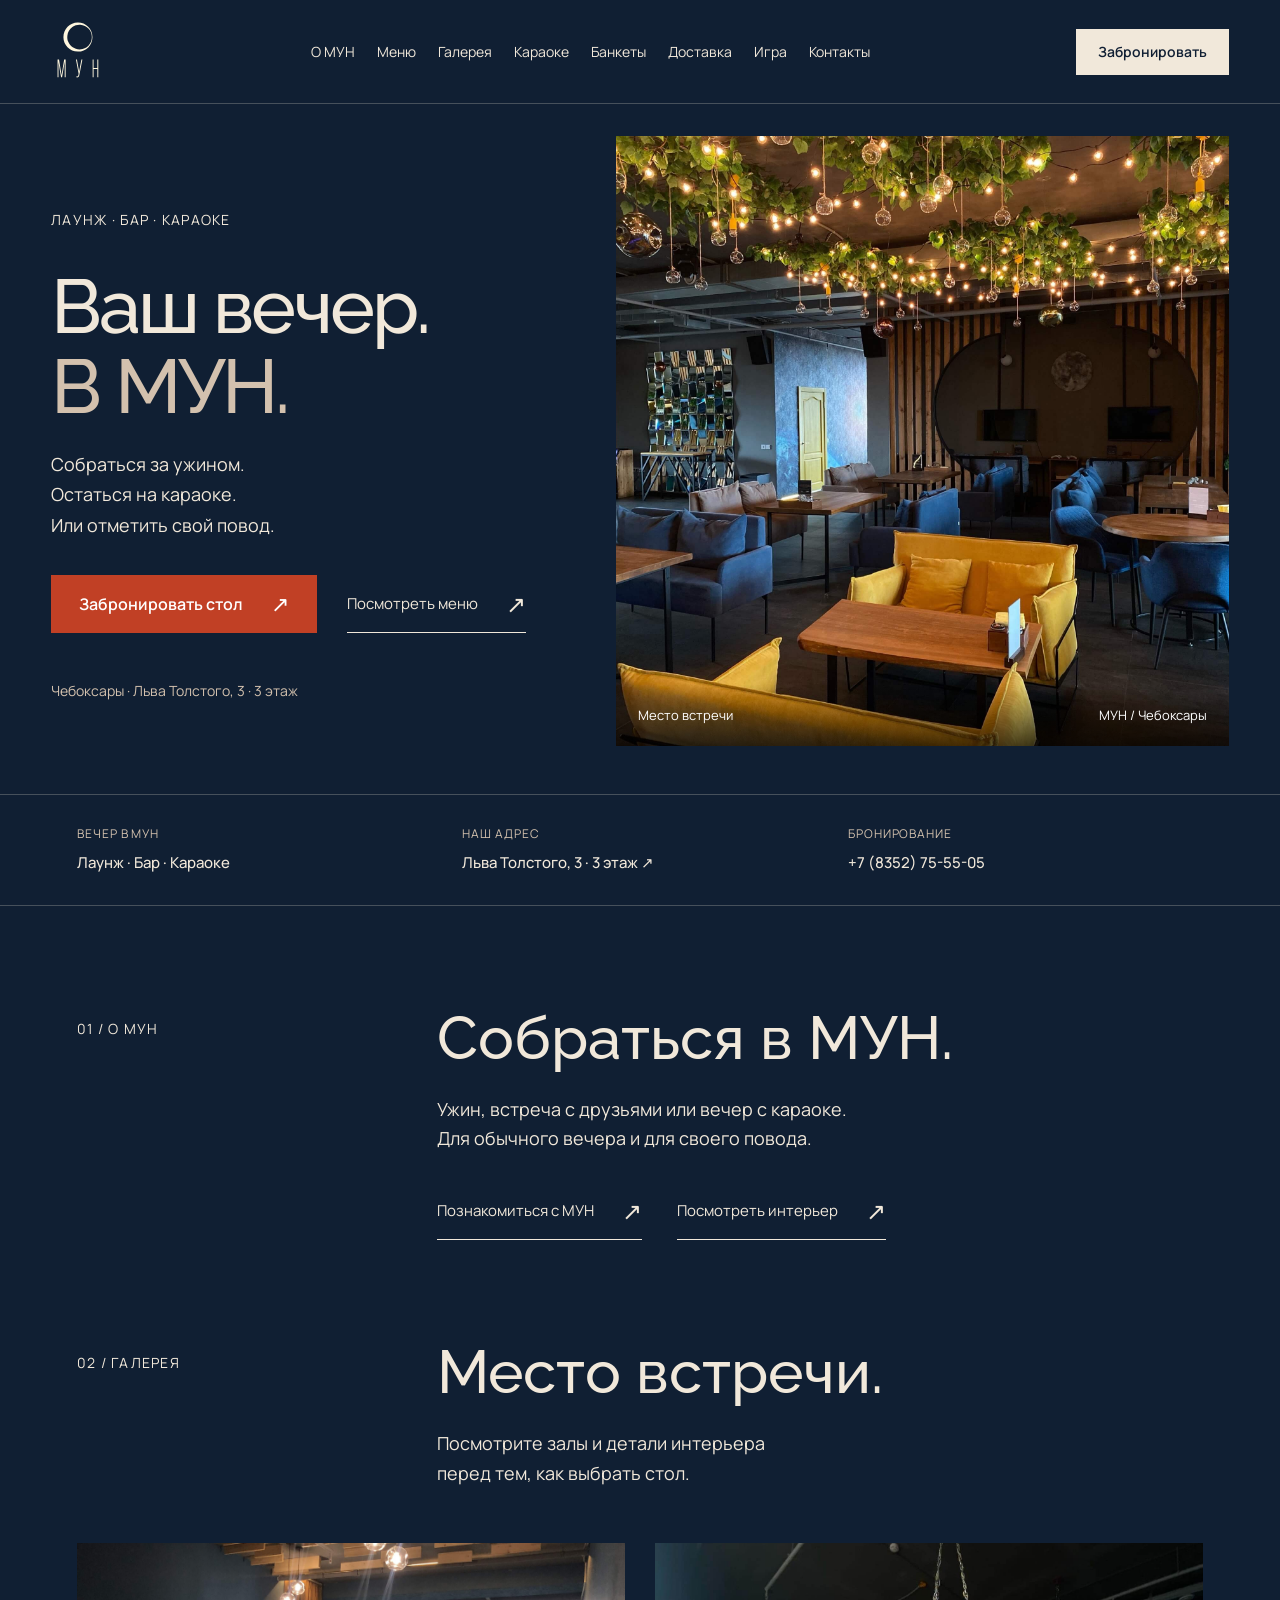
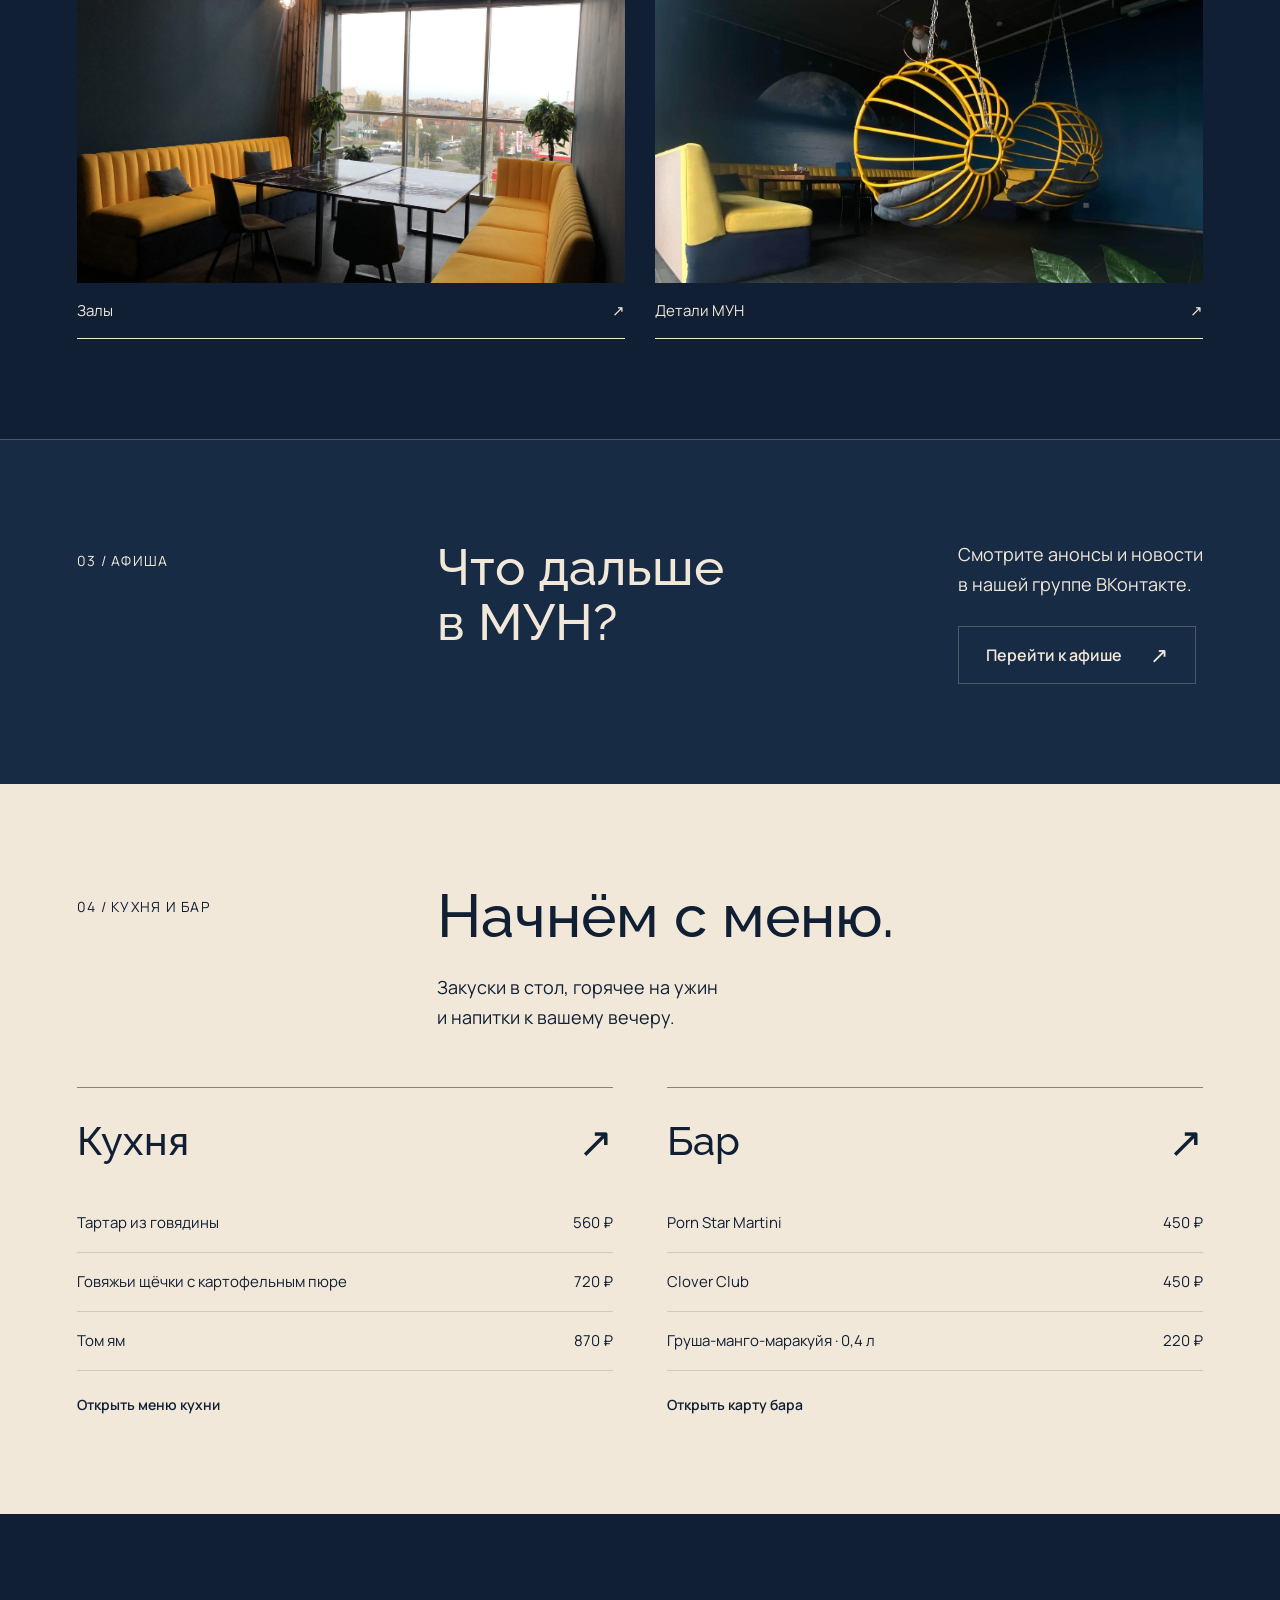
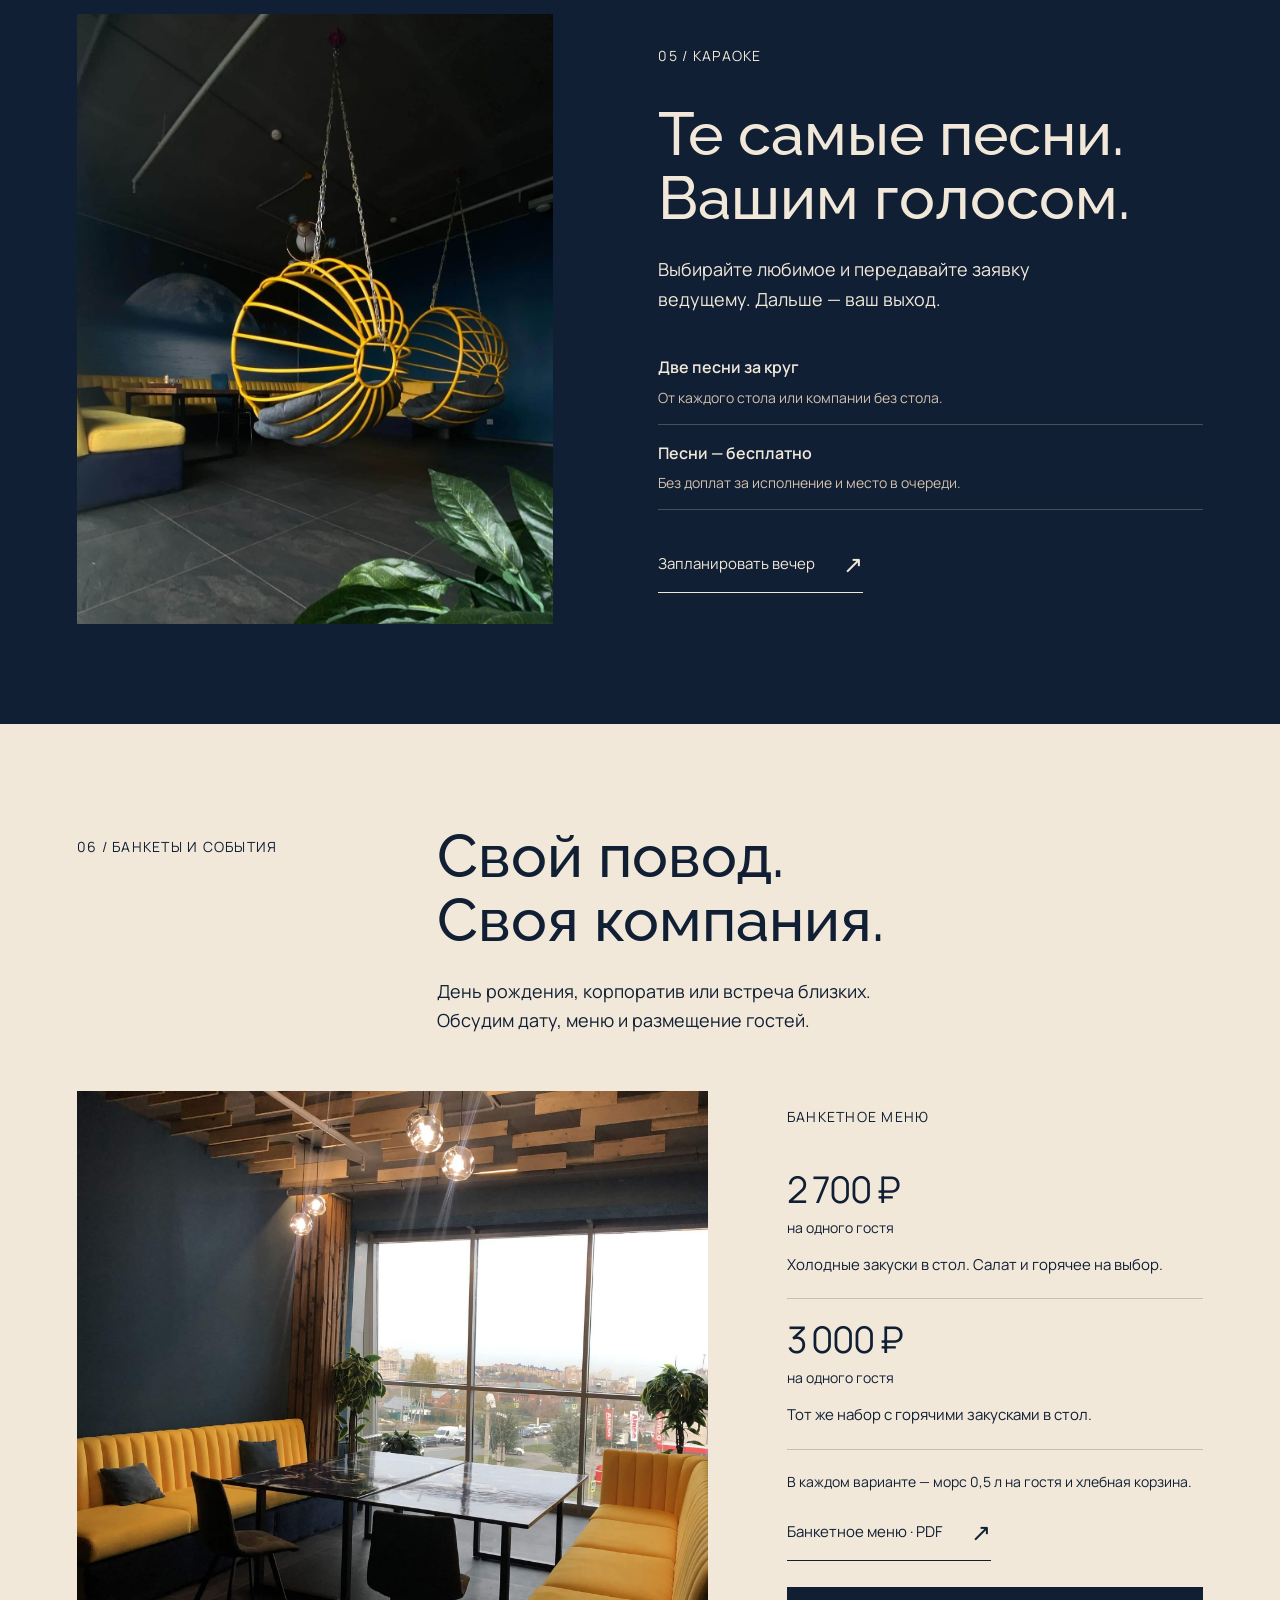
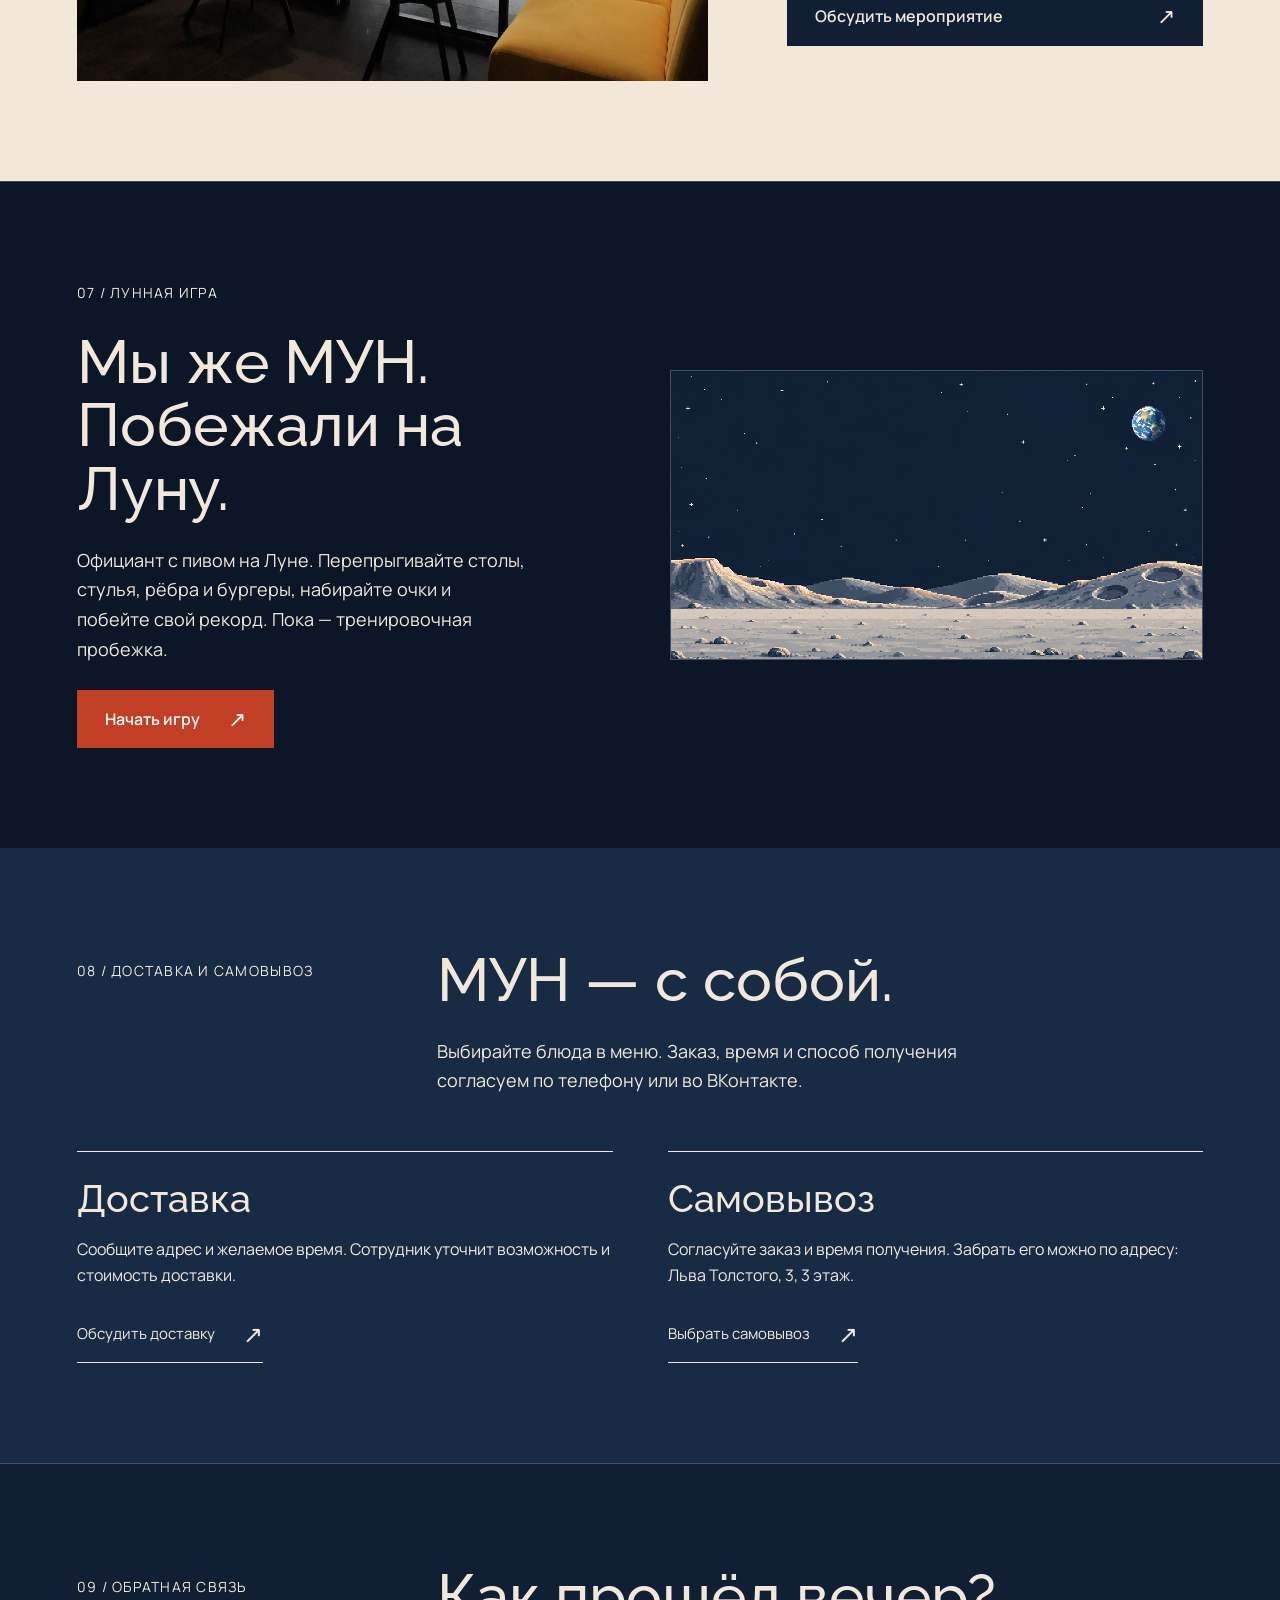
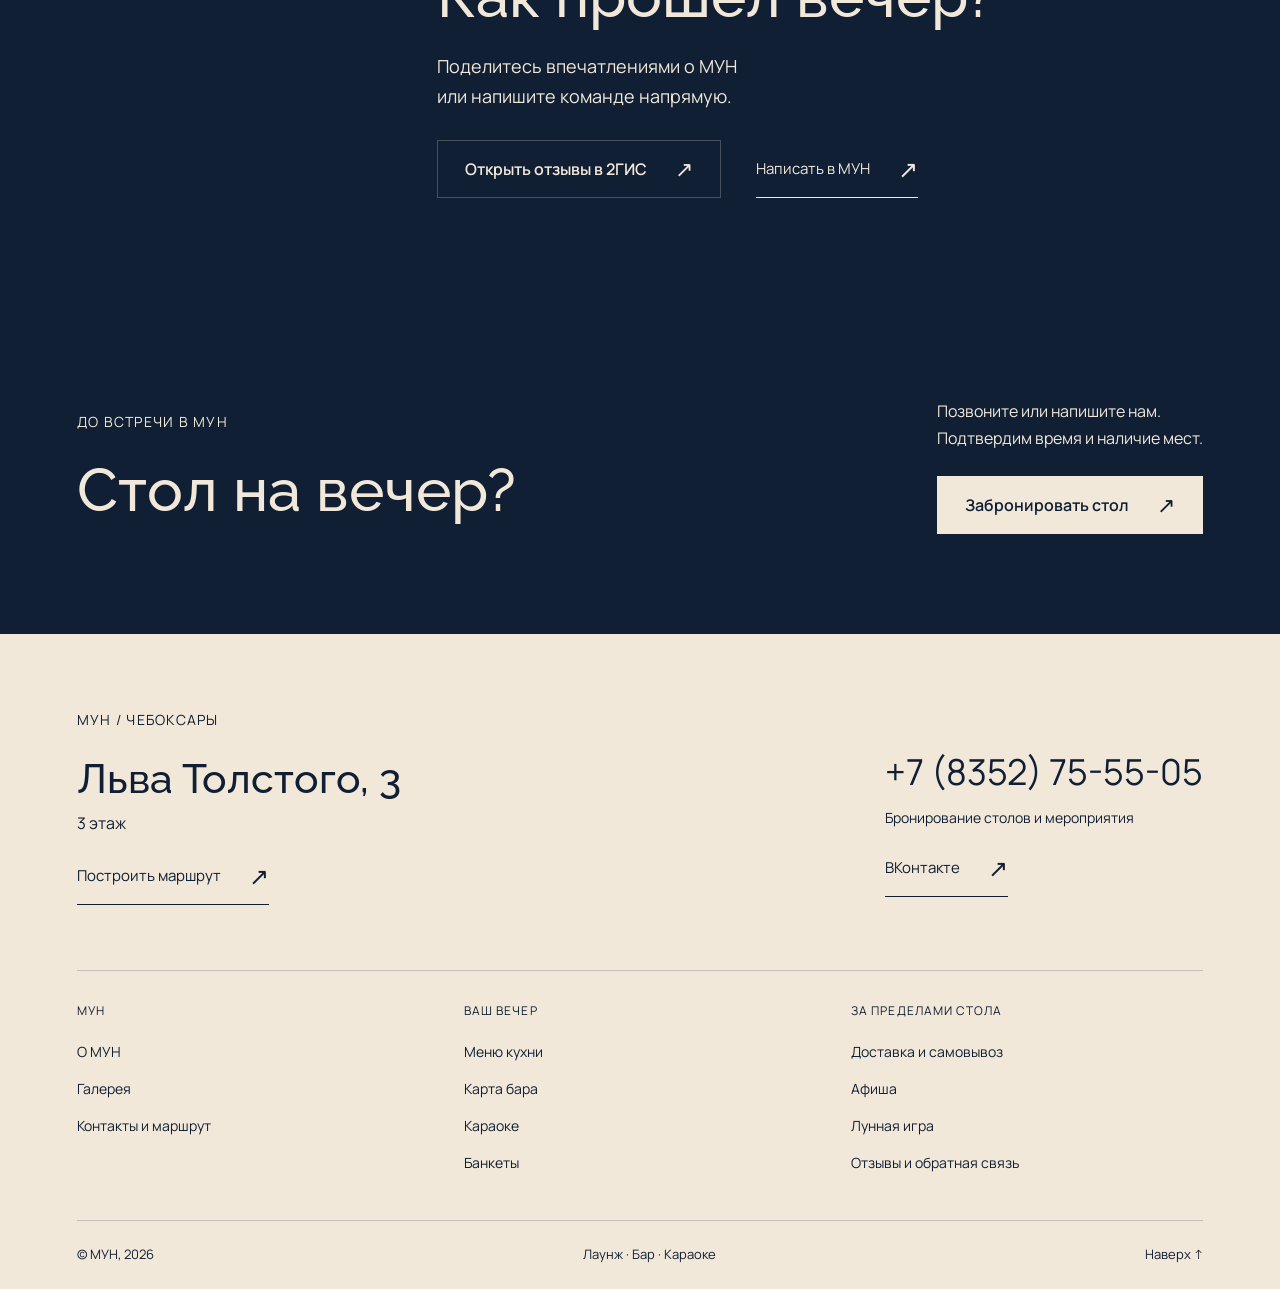
==== commit 7431e212: "Add ribs and burgers to the lunar run with jump bonuses" ====
--- a/site/index.html
+++ b/site/index.html
@@ -17,7 +17,7 @@
 <section class="section paper" id="menu" aria-labelledby="menu-heading"><div class="section-heading"><p class="eyebrow">04 / Кухня и бар</p><div><h2 id="menu-heading">Начнём с меню.</h2><p class="section-intro">Закуски в стол, горячее на ужин<br>и напитки к вашему вечеру.</p></div></div><div class="menu-preview"><a class="menu-feature" href="menu.html"><div class="feature-top"><h3>Кухня</h3><span aria-hidden="true">↗</span></div><div class="preview-dishes"><div><span>Тартар из говядины</span><span>560 ₽</span></div><div><span>Говяжьи щёчки с картофельным пюре</span><span>720 ₽</span></div><div><span>Том ям</span><span>870 ₽</span></div></div><span class="feature-link">Открыть меню кухни</span></a><a class="menu-feature" href="menu.html#bar"><div class="feature-top"><h3>Бар</h3><span aria-hidden="true">↗</span></div><div class="preview-dishes"><div><span>Porn Star Martini</span><span>450 ₽</span></div><div><span>Clover Club</span><span>450 ₽</span></div><div><span>Груша-манго-маракуйя · 0,4 л</span><span>220 ₽</span></div></div><span class="feature-link">Открыть карту бара</span></a></div></section>
 <section class="section karaoke-section" id="karaoke" aria-labelledby="karaoke-heading"><div class="karaoke-photo"><img src="assets/moon-detail.jpg" alt="Подвесные кресла и луна на стене в МУН" width="1511" height="1510" loading="lazy"></div><div class="karaoke-copy"><p class="eyebrow">05 / Караоке</p><h2 id="karaoke-heading">Те самые песни.<br>Вашим голосом.</h2><p class="section-intro">Выбирайте любимое и передавайте заявку ведущему. Дальше — ваш выход.</p><div class="karaoke-rules"><p><strong>Две песни за круг</strong><span>От каждого стола или компании без стола.</span></p><p><strong>Песни — бесплатно</strong><span>Без доплат за исполнение и место в очереди.</span></p></div><a class="text-link" href="tel:+78352755505" data-booking="karaoke">Запланировать вечер <span aria-hidden="true">↗</span></a></div></section>
 <section class="section paper" id="events" aria-labelledby="events-heading"><div class="section-heading"><p class="eyebrow">06 / Банкеты и события</p><div><h2 id="events-heading">Свой повод.<br>Своя компания.</h2><p class="section-intro">День рождения, корпоратив или встреча близких.<br>Обсудим дату, меню и размещение гостей.</p></div></div><div class="events-grid"><div class="event-photo"><img src="assets/private-room.jpg" alt="Зал МУН с диванами у окна" width="2560" height="1920" loading="lazy"></div><div class="event-offer"><p class="eyebrow">Банкетное меню</p><div class="package"><h3>2 700 ₽</h3><span>на одного гостя</span><p>Холодные закуски в стол. Салат и горячее на выбор.</p></div><div class="package"><h3>3 000 ₽</h3><span>на одного гостя</span><p>Тот же набор с горячими закусками в стол.</p></div><p class="package-included">В каждом варианте — морс 0,5 л на гостя и хлебная корзина.</p><a class="text-link" href="assets/banquet-menu.pdf" target="_blank" rel="noopener">Банкетное меню · PDF <span aria-hidden="true">↗</span></a><a class="button dark" href="https://vk.com/im?sel=-201844138" data-booking="event">Обсудить мероприятие <span aria-hidden="true">↗</span></a></div></div></section>
-<section class="section lunar-invite" id="lunar-game" aria-labelledby="lunar-heading"><div><p class="eyebrow">07 / Лунная игра</p><h2 id="lunar-heading">Мы же МУН.<br>Побежали на Луну.</h2><p>Официант с пивом на Луне. Перепрыгивайте столы и стулья, набирайте очки и побейте свой рекорд. Пока — тренировочная пробежка.</p><a class="button accent" href="game.html">Начать игру <span aria-hidden="true">↗</span></a></div><a href="game.html" aria-label="Открыть лунную игру МУН"><img src="assets/game/moon.png" alt="Лунная трасса игры: кратеры и Земля на тёмном небе" width="1672" height="941" loading="lazy"></a></section>
+<section class="section lunar-invite" id="lunar-game" aria-labelledby="lunar-heading"><div><p class="eyebrow">07 / Лунная игра</p><h2 id="lunar-heading">Мы же МУН.<br>Побежали на Луну.</h2><p>Официант с пивом на Луне. Перепрыгивайте столы, стулья, рёбра и бургеры, набирайте очки и побейте свой рекорд. Пока — тренировочная пробежка.</p><a class="button accent" href="game.html">Начать игру <span aria-hidden="true">↗</span></a></div><a href="game.html" aria-label="Открыть лунную игру МУН"><img src="assets/game/moon.png" alt="Лунная трасса игры: кратеры и Земля на тёмном небе" width="1672" height="941" loading="lazy"></a></section>
 <section class="section delivery-preview" id="delivery" aria-labelledby="delivery-heading"><div class="section-heading"><p class="eyebrow">08 / Доставка и самовывоз</p><div><h2 id="delivery-heading">МУН — с собой.</h2><p class="section-intro">Выбирайте блюда в меню. Заказ, время и способ получения<br>согласуем по телефону или во ВКонтакте.</p></div></div><div class="service-grid"><div><h3>Доставка</h3><p>Сообщите адрес и желаемое время. Сотрудник уточнит возможность и стоимость доставки.</p><a class="text-link" href="delivery.html#delivery-options">Обсудить доставку <span aria-hidden="true">↗</span></a></div><div><h3>Самовывоз</h3><p>Согласуйте заказ и время получения. Забрать его можно по адресу: Льва Толстого, 3, 3 этаж.</p><a class="text-link" href="delivery.html#pickup">Выбрать самовывоз <span aria-hidden="true">↗</span></a></div></div></section>
 <section class="section feedback-section" id="feedback" aria-labelledby="feedback-heading"><div class="section-heading"><p class="eyebrow">09 / Обратная связь</p><div><h2 id="feedback-heading">Как прошёл вечер?</h2><p class="section-intro">Поделитесь впечатлениями о МУН<br>или напишите команде напрямую.</p><div class="section-actions"><a class="button outline" href="https://2gis.ru/cheboksary/firm/70000001041377088" target="_blank" rel="noopener noreferrer">Открыть отзывы в 2ГИС <span aria-hidden="true">↗</span></a><a class="text-link" href="https://vk.com/im?sel=-201844138" target="_blank" rel="noopener noreferrer">Написать в МУН <span aria-hidden="true">↗</span></a></div></div></div></section>
 <section class="section booking-section" id="booking"><div><p class="eyebrow">До встречи в МУН</p><h2>Стол на вечер?</h2></div><div><p>Позвоните или напишите нам.<br>Подтвердим время и наличие мест.</p><a class="button" href="tel:+78352755505" data-booking="table">Забронировать стол <span aria-hidden="true">↗</span></a></div></section>
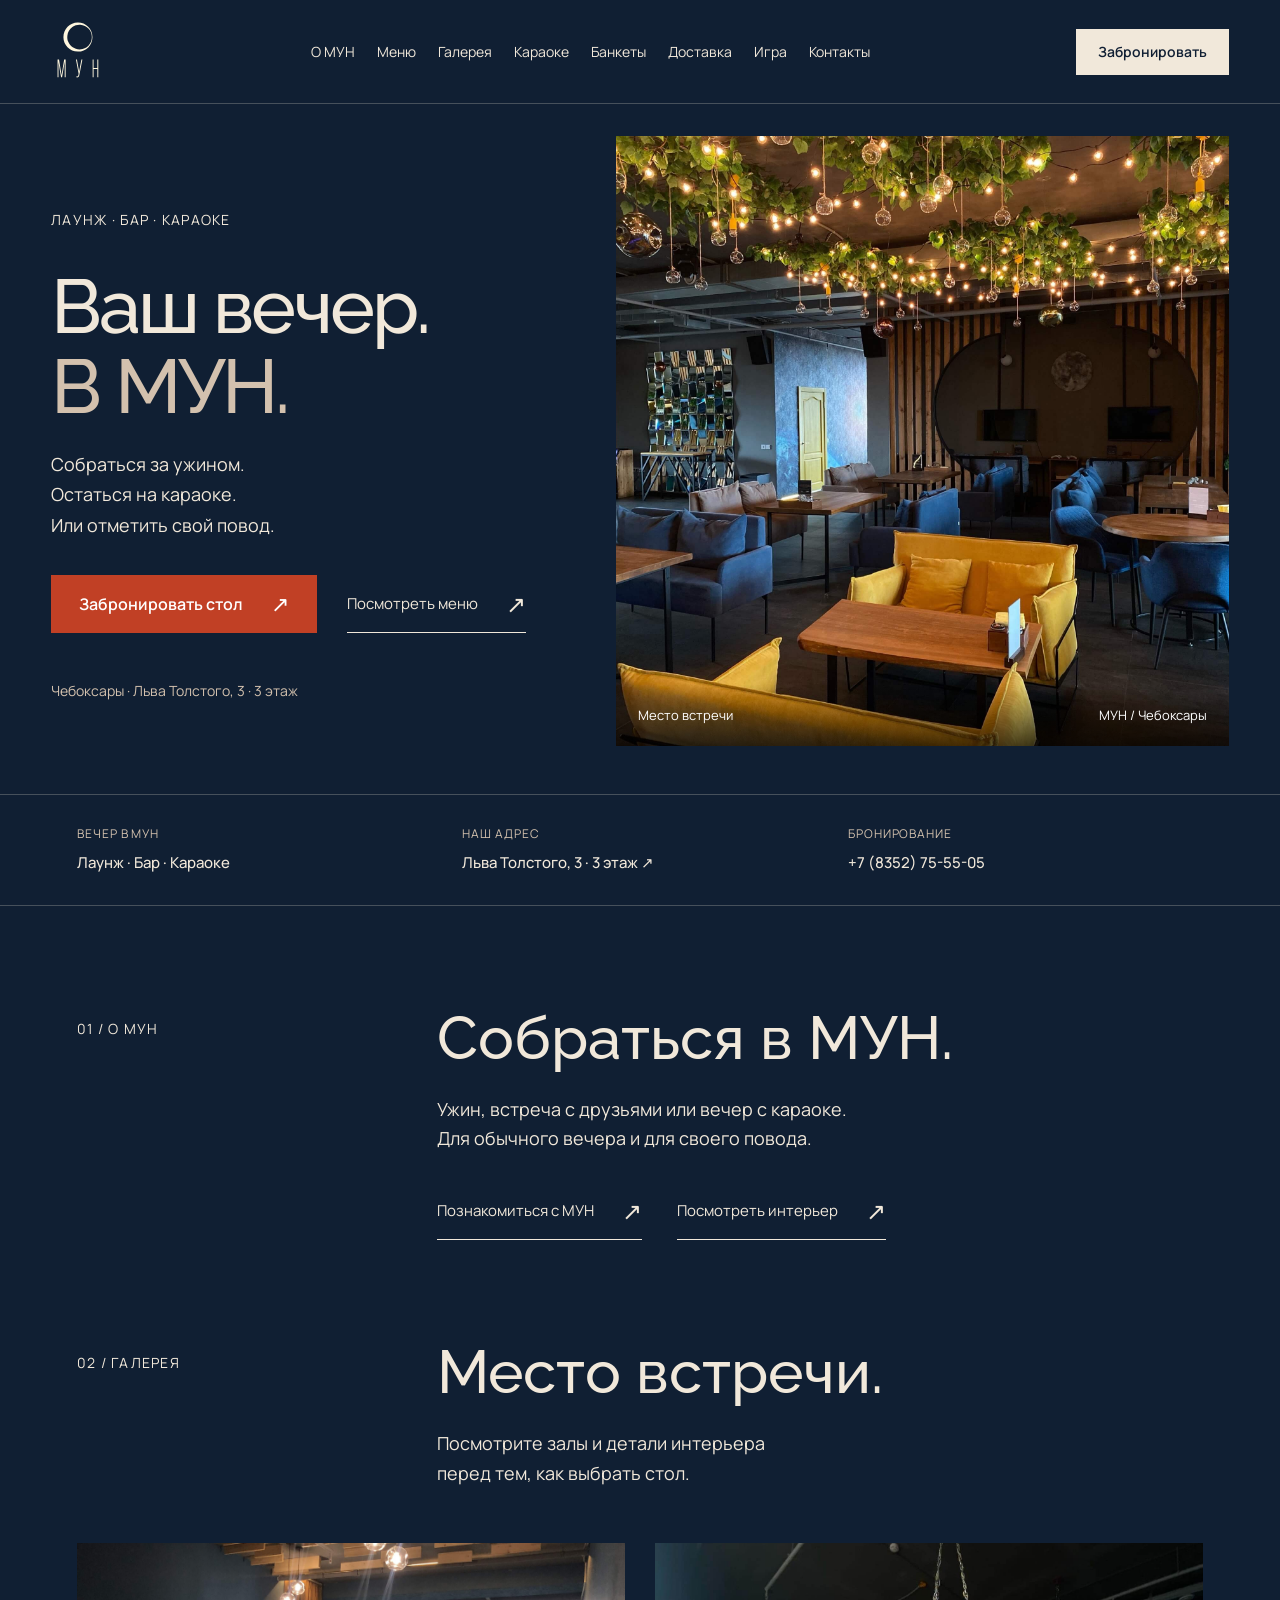
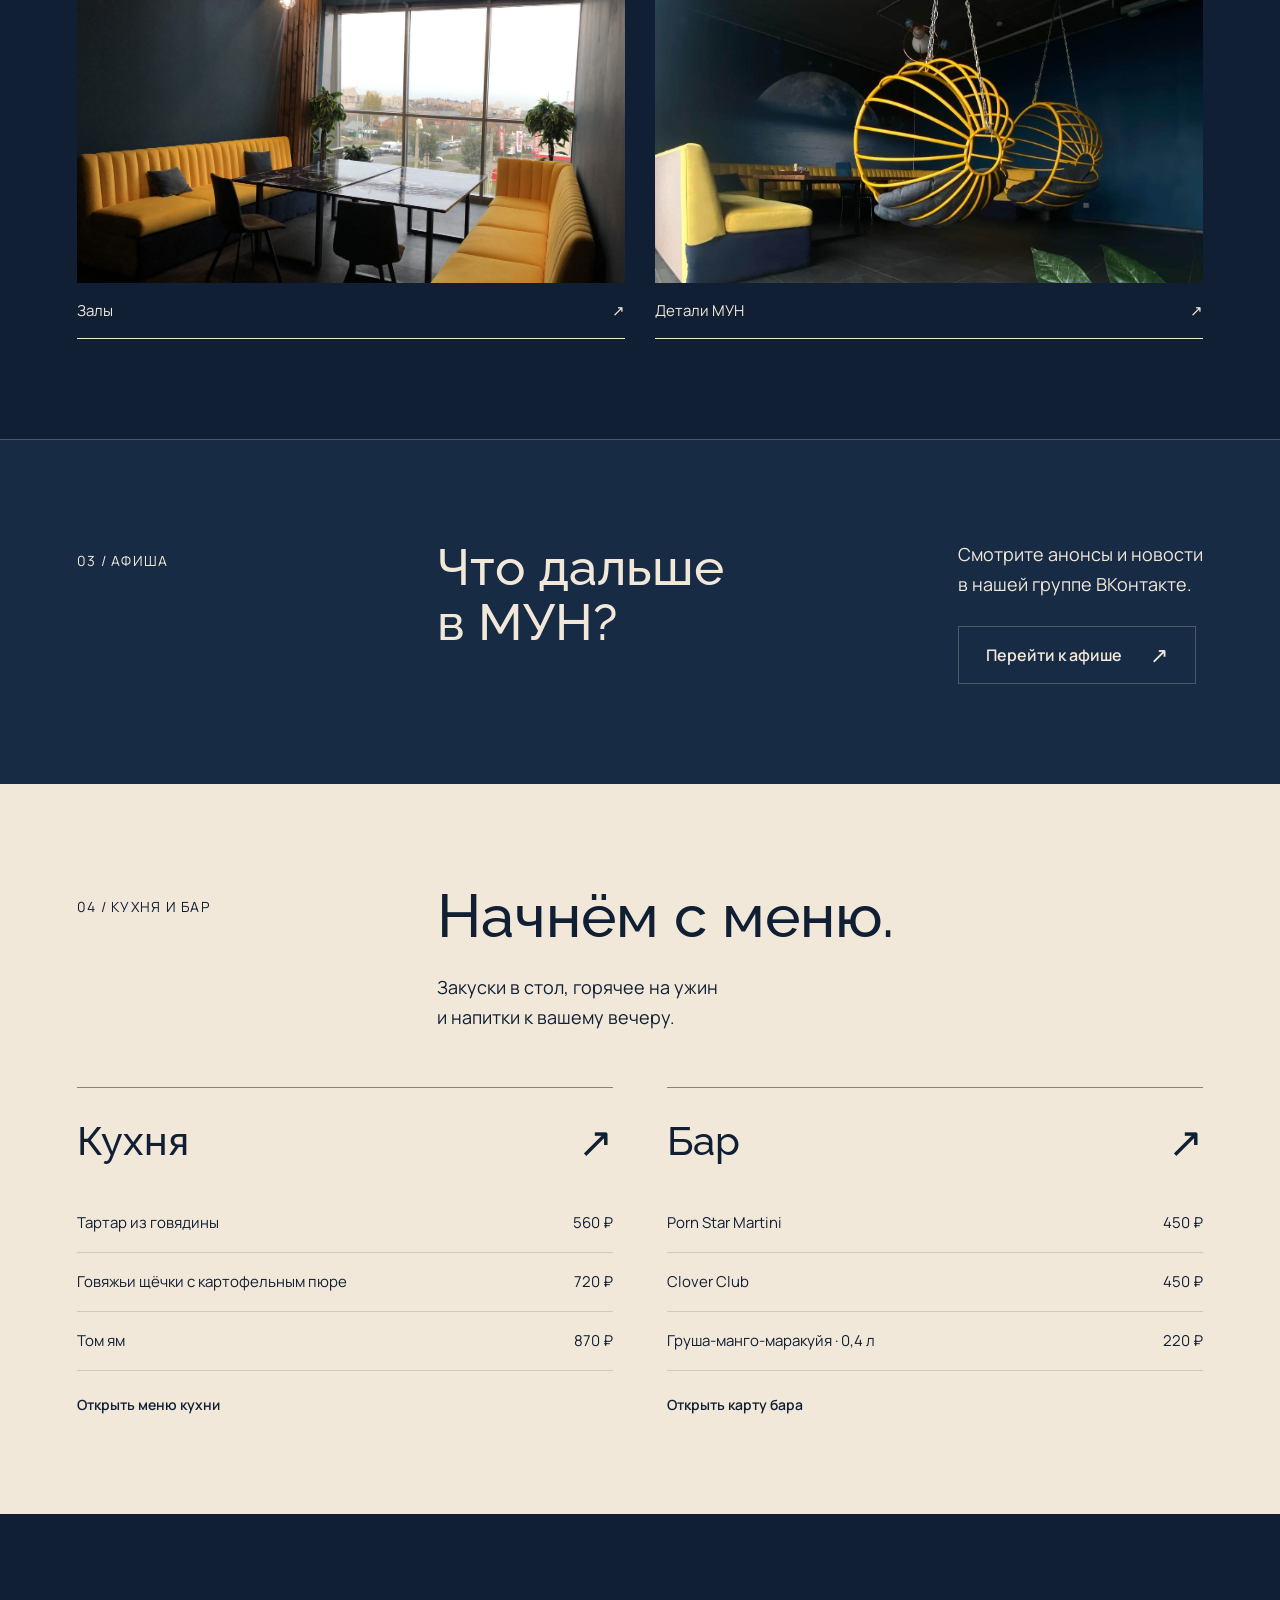
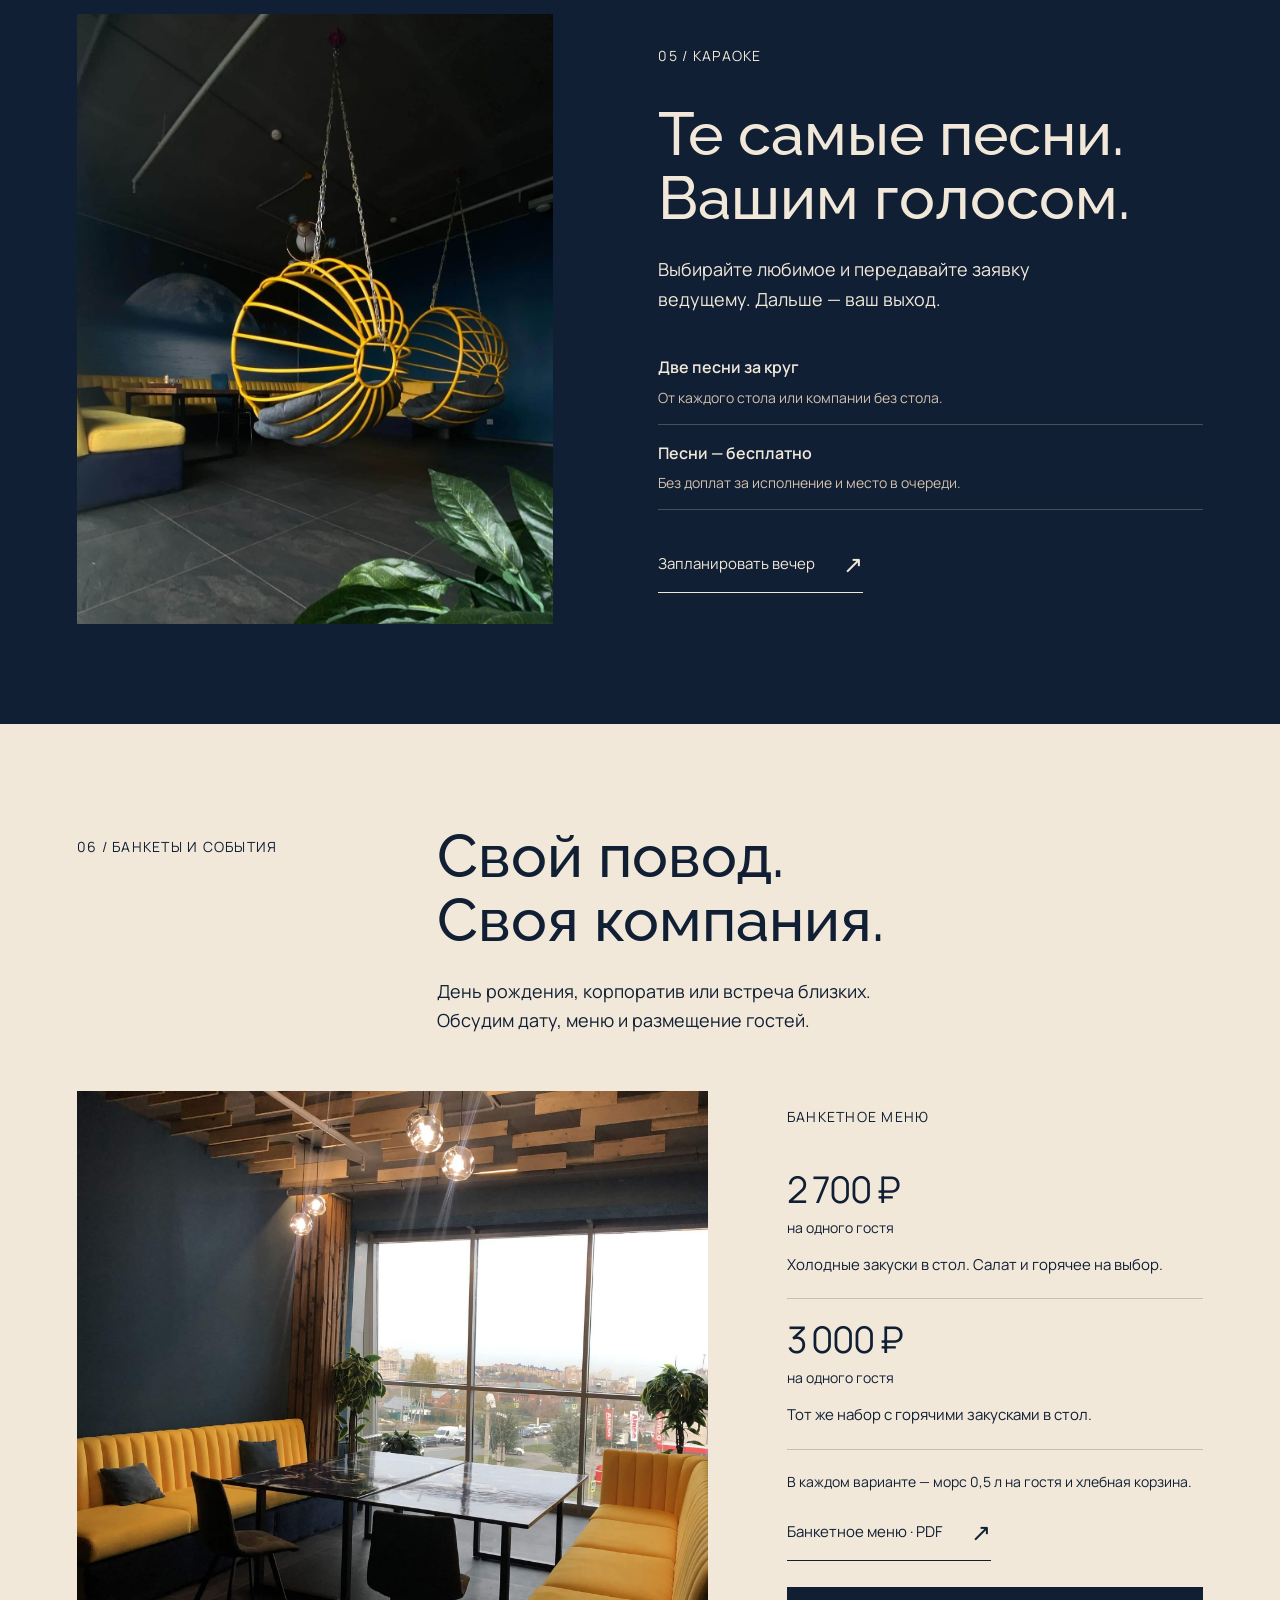
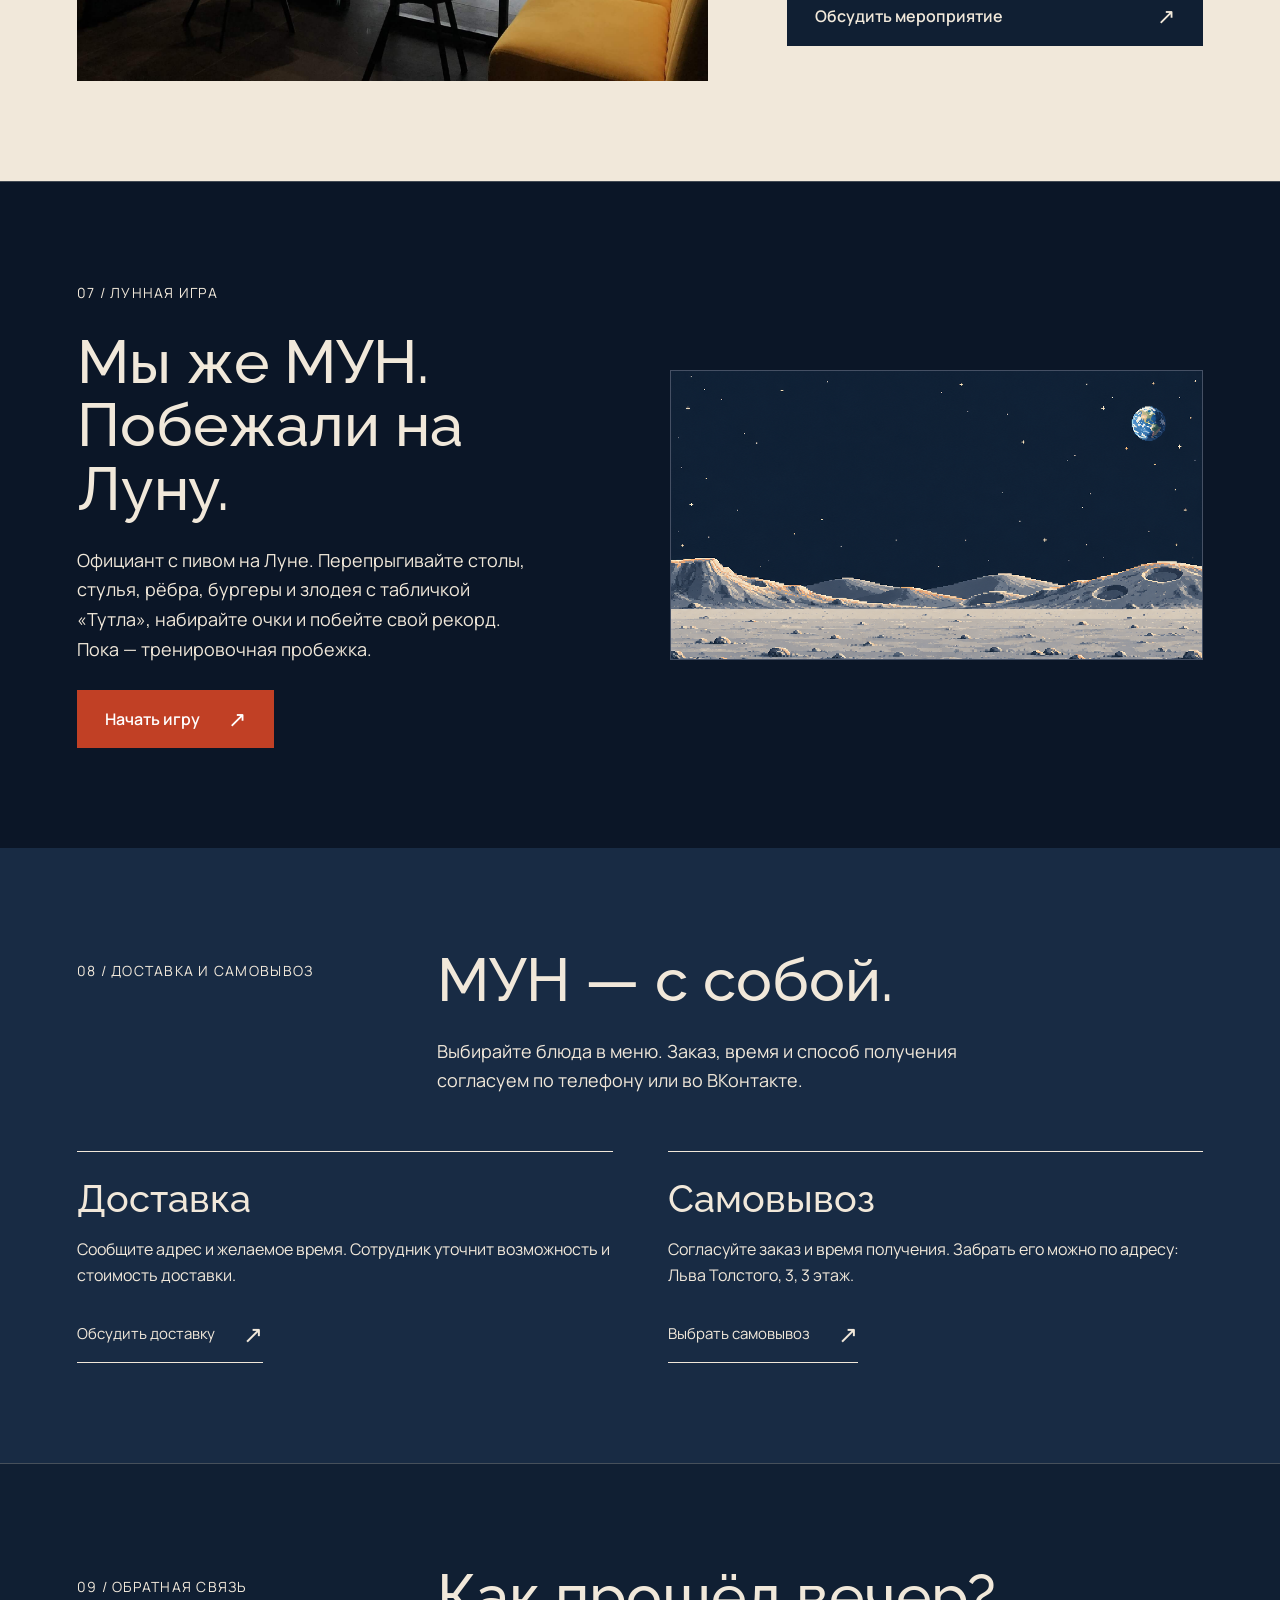
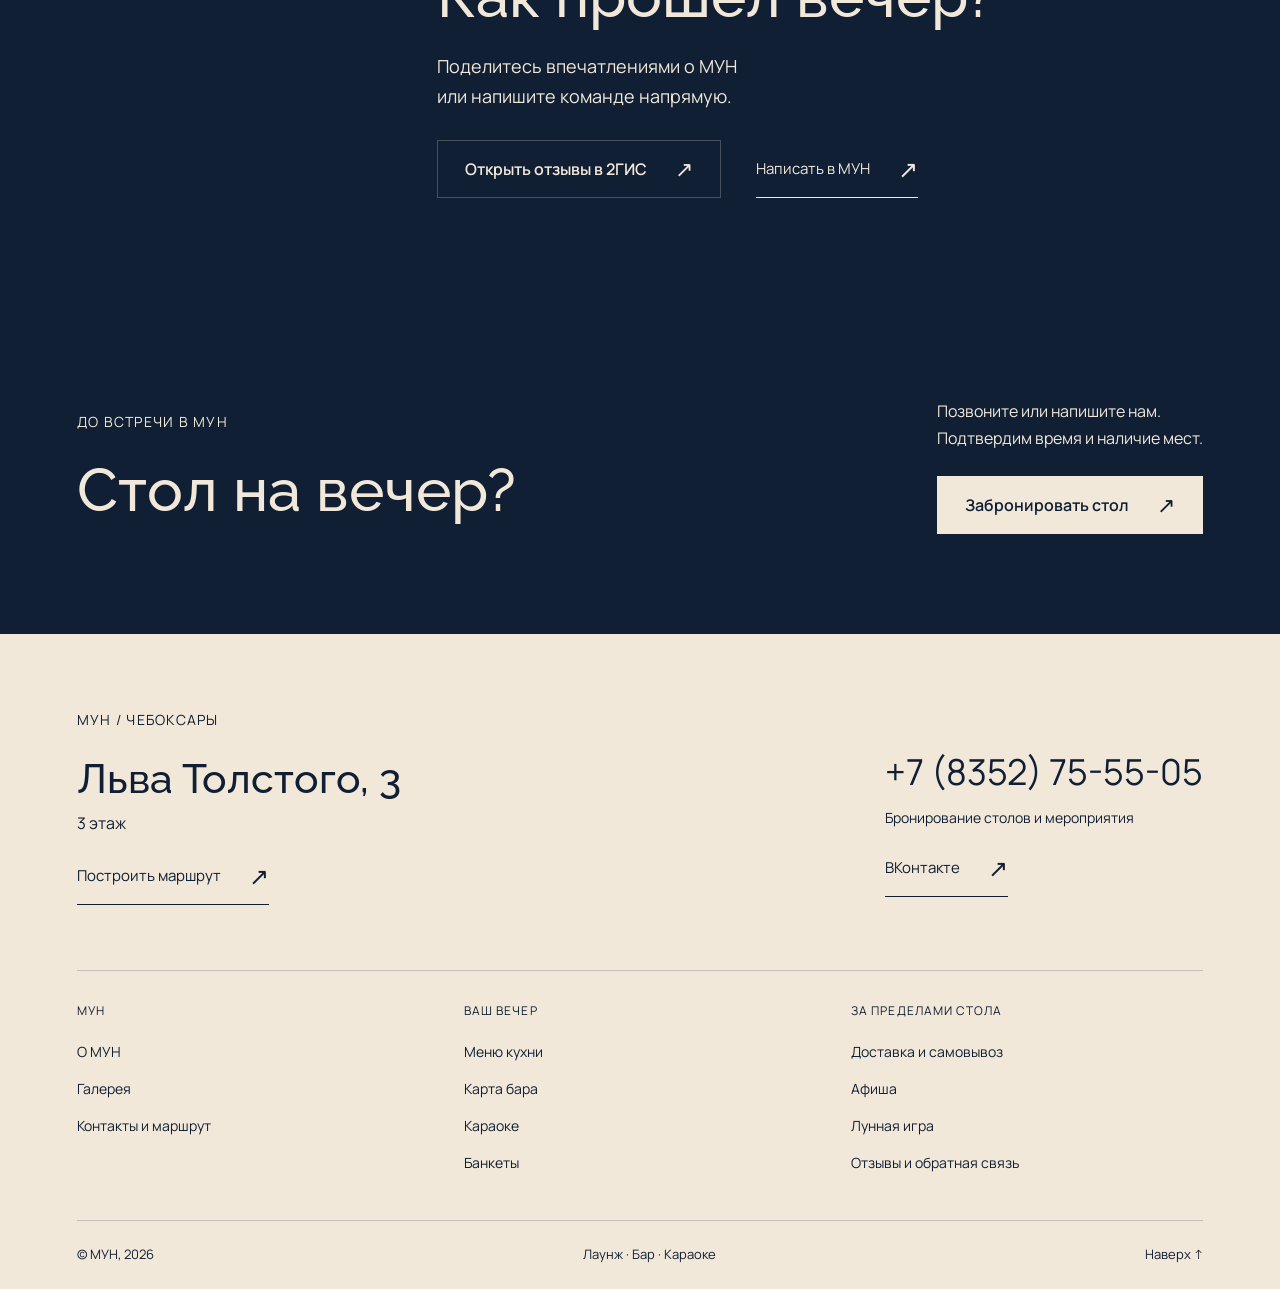
==== commit ea0b6f7d: "Add villain holding a Тутла sign to the lunar run" ====
--- a/site/index.html
+++ b/site/index.html
@@ -17,7 +17,7 @@
 <section class="section paper" id="menu" aria-labelledby="menu-heading"><div class="section-heading"><p class="eyebrow">04 / Кухня и бар</p><div><h2 id="menu-heading">Начнём с меню.</h2><p class="section-intro">Закуски в стол, горячее на ужин<br>и напитки к вашему вечеру.</p></div></div><div class="menu-preview"><a class="menu-feature" href="menu.html"><div class="feature-top"><h3>Кухня</h3><span aria-hidden="true">↗</span></div><div class="preview-dishes"><div><span>Тартар из говядины</span><span>560 ₽</span></div><div><span>Говяжьи щёчки с картофельным пюре</span><span>720 ₽</span></div><div><span>Том ям</span><span>870 ₽</span></div></div><span class="feature-link">Открыть меню кухни</span></a><a class="menu-feature" href="menu.html#bar"><div class="feature-top"><h3>Бар</h3><span aria-hidden="true">↗</span></div><div class="preview-dishes"><div><span>Porn Star Martini</span><span>450 ₽</span></div><div><span>Clover Club</span><span>450 ₽</span></div><div><span>Груша-манго-маракуйя · 0,4 л</span><span>220 ₽</span></div></div><span class="feature-link">Открыть карту бара</span></a></div></section>
 <section class="section karaoke-section" id="karaoke" aria-labelledby="karaoke-heading"><div class="karaoke-photo"><img src="assets/moon-detail.jpg" alt="Подвесные кресла и луна на стене в МУН" width="1511" height="1510" loading="lazy"></div><div class="karaoke-copy"><p class="eyebrow">05 / Караоке</p><h2 id="karaoke-heading">Те самые песни.<br>Вашим голосом.</h2><p class="section-intro">Выбирайте любимое и передавайте заявку ведущему. Дальше — ваш выход.</p><div class="karaoke-rules"><p><strong>Две песни за круг</strong><span>От каждого стола или компании без стола.</span></p><p><strong>Песни — бесплатно</strong><span>Без доплат за исполнение и место в очереди.</span></p></div><a class="text-link" href="tel:+78352755505" data-booking="karaoke">Запланировать вечер <span aria-hidden="true">↗</span></a></div></section>
 <section class="section paper" id="events" aria-labelledby="events-heading"><div class="section-heading"><p class="eyebrow">06 / Банкеты и события</p><div><h2 id="events-heading">Свой повод.<br>Своя компания.</h2><p class="section-intro">День рождения, корпоратив или встреча близких.<br>Обсудим дату, меню и размещение гостей.</p></div></div><div class="events-grid"><div class="event-photo"><img src="assets/private-room.jpg" alt="Зал МУН с диванами у окна" width="2560" height="1920" loading="lazy"></div><div class="event-offer"><p class="eyebrow">Банкетное меню</p><div class="package"><h3>2 700 ₽</h3><span>на одного гостя</span><p>Холодные закуски в стол. Салат и горячее на выбор.</p></div><div class="package"><h3>3 000 ₽</h3><span>на одного гостя</span><p>Тот же набор с горячими закусками в стол.</p></div><p class="package-included">В каждом варианте — морс 0,5 л на гостя и хлебная корзина.</p><a class="text-link" href="assets/banquet-menu.pdf" target="_blank" rel="noopener">Банкетное меню · PDF <span aria-hidden="true">↗</span></a><a class="button dark" href="https://vk.com/im?sel=-201844138" data-booking="event">Обсудить мероприятие <span aria-hidden="true">↗</span></a></div></div></section>
-<section class="section lunar-invite" id="lunar-game" aria-labelledby="lunar-heading"><div><p class="eyebrow">07 / Лунная игра</p><h2 id="lunar-heading">Мы же МУН.<br>Побежали на Луну.</h2><p>Официант с пивом на Луне. Перепрыгивайте столы, стулья, рёбра и бургеры, набирайте очки и побейте свой рекорд. Пока — тренировочная пробежка.</p><a class="button accent" href="game.html">Начать игру <span aria-hidden="true">↗</span></a></div><a href="game.html" aria-label="Открыть лунную игру МУН"><img src="assets/game/moon.png" alt="Лунная трасса игры: кратеры и Земля на тёмном небе" width="1672" height="941" loading="lazy"></a></section>
+<section class="section lunar-invite" id="lunar-game" aria-labelledby="lunar-heading"><div><p class="eyebrow">07 / Лунная игра</p><h2 id="lunar-heading">Мы же МУН.<br>Побежали на Луну.</h2><p>Официант с пивом на Луне. Перепрыгивайте столы, стулья, рёбра, бургеры и злодея с табличкой «Тутла», набирайте очки и побейте свой рекорд. Пока — тренировочная пробежка.</p><a class="button accent" href="game.html">Начать игру <span aria-hidden="true">↗</span></a></div><a href="game.html" aria-label="Открыть лунную игру МУН"><img src="assets/game/moon.png" alt="Лунная трасса игры: кратеры и Земля на тёмном небе" width="1672" height="941" loading="lazy"></a></section>
 <section class="section delivery-preview" id="delivery" aria-labelledby="delivery-heading"><div class="section-heading"><p class="eyebrow">08 / Доставка и самовывоз</p><div><h2 id="delivery-heading">МУН — с собой.</h2><p class="section-intro">Выбирайте блюда в меню. Заказ, время и способ получения<br>согласуем по телефону или во ВКонтакте.</p></div></div><div class="service-grid"><div><h3>Доставка</h3><p>Сообщите адрес и желаемое время. Сотрудник уточнит возможность и стоимость доставки.</p><a class="text-link" href="delivery.html#delivery-options">Обсудить доставку <span aria-hidden="true">↗</span></a></div><div><h3>Самовывоз</h3><p>Согласуйте заказ и время получения. Забрать его можно по адресу: Льва Толстого, 3, 3 этаж.</p><a class="text-link" href="delivery.html#pickup">Выбрать самовывоз <span aria-hidden="true">↗</span></a></div></div></section>
 <section class="section feedback-section" id="feedback" aria-labelledby="feedback-heading"><div class="section-heading"><p class="eyebrow">09 / Обратная связь</p><div><h2 id="feedback-heading">Как прошёл вечер?</h2><p class="section-intro">Поделитесь впечатлениями о МУН<br>или напишите команде напрямую.</p><div class="section-actions"><a class="button outline" href="https://2gis.ru/cheboksary/firm/70000001041377088" target="_blank" rel="noopener noreferrer">Открыть отзывы в 2ГИС <span aria-hidden="true">↗</span></a><a class="text-link" href="https://vk.com/im?sel=-201844138" target="_blank" rel="noopener noreferrer">Написать в МУН <span aria-hidden="true">↗</span></a></div></div></div></section>
 <section class="section booking-section" id="booking"><div><p class="eyebrow">До встречи в МУН</p><h2>Стол на вечер?</h2></div><div><p>Позвоните или напишите нам.<br>Подтвердим время и наличие мест.</p><a class="button" href="tel:+78352755505" data-booking="table">Забронировать стол <span aria-hidden="true">↗</span></a></div></section>
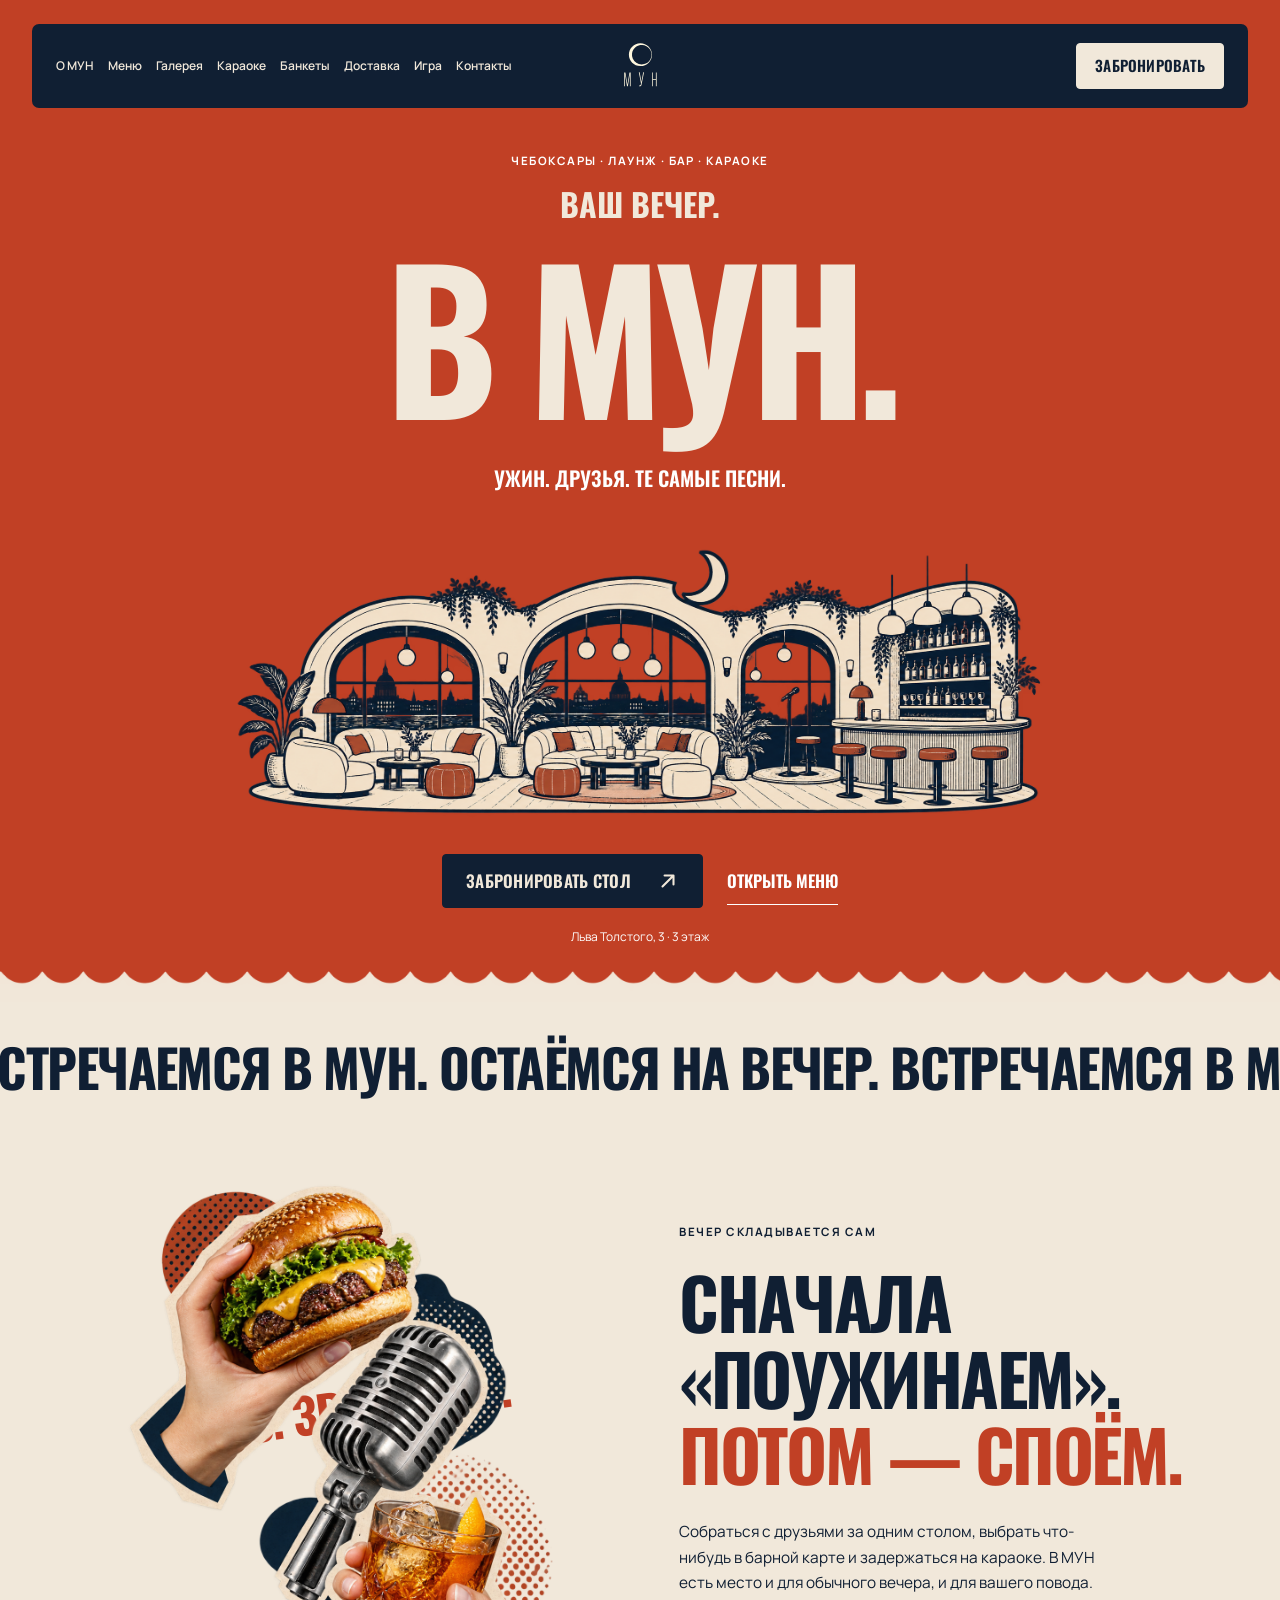
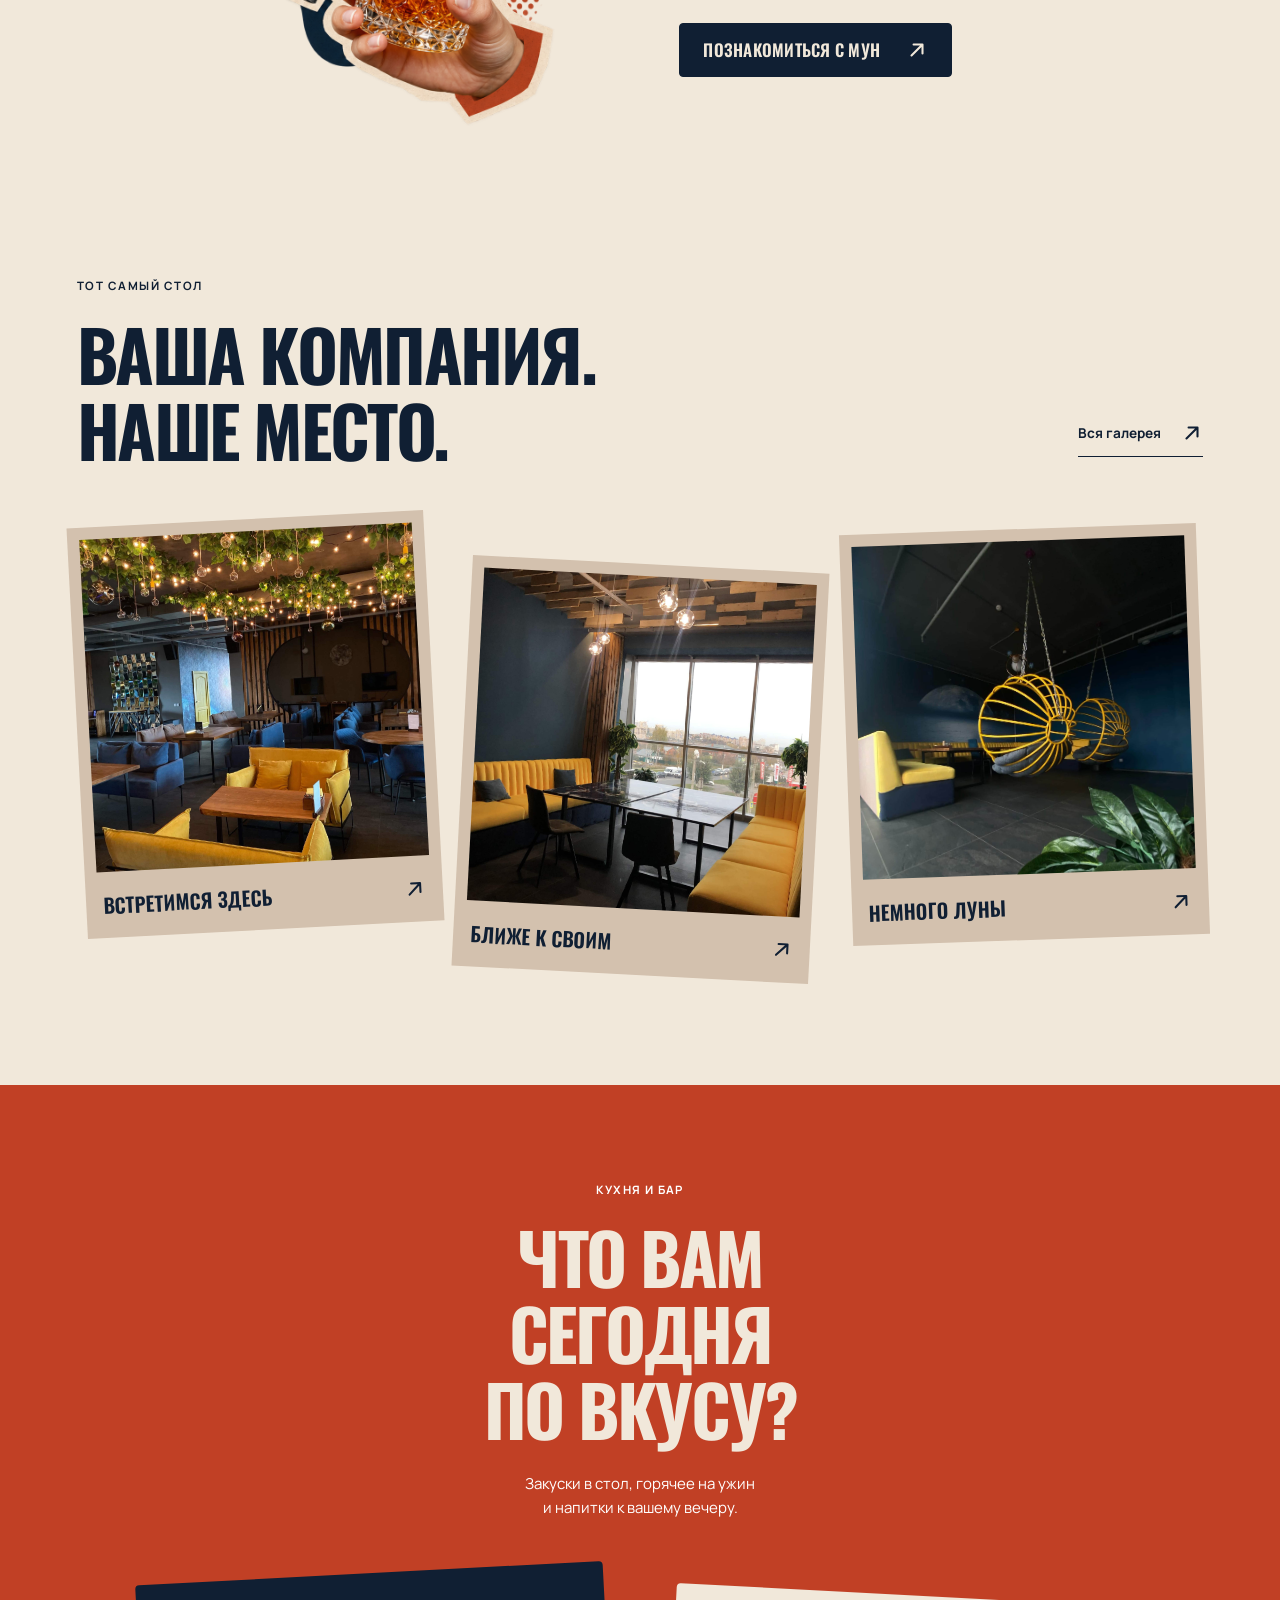
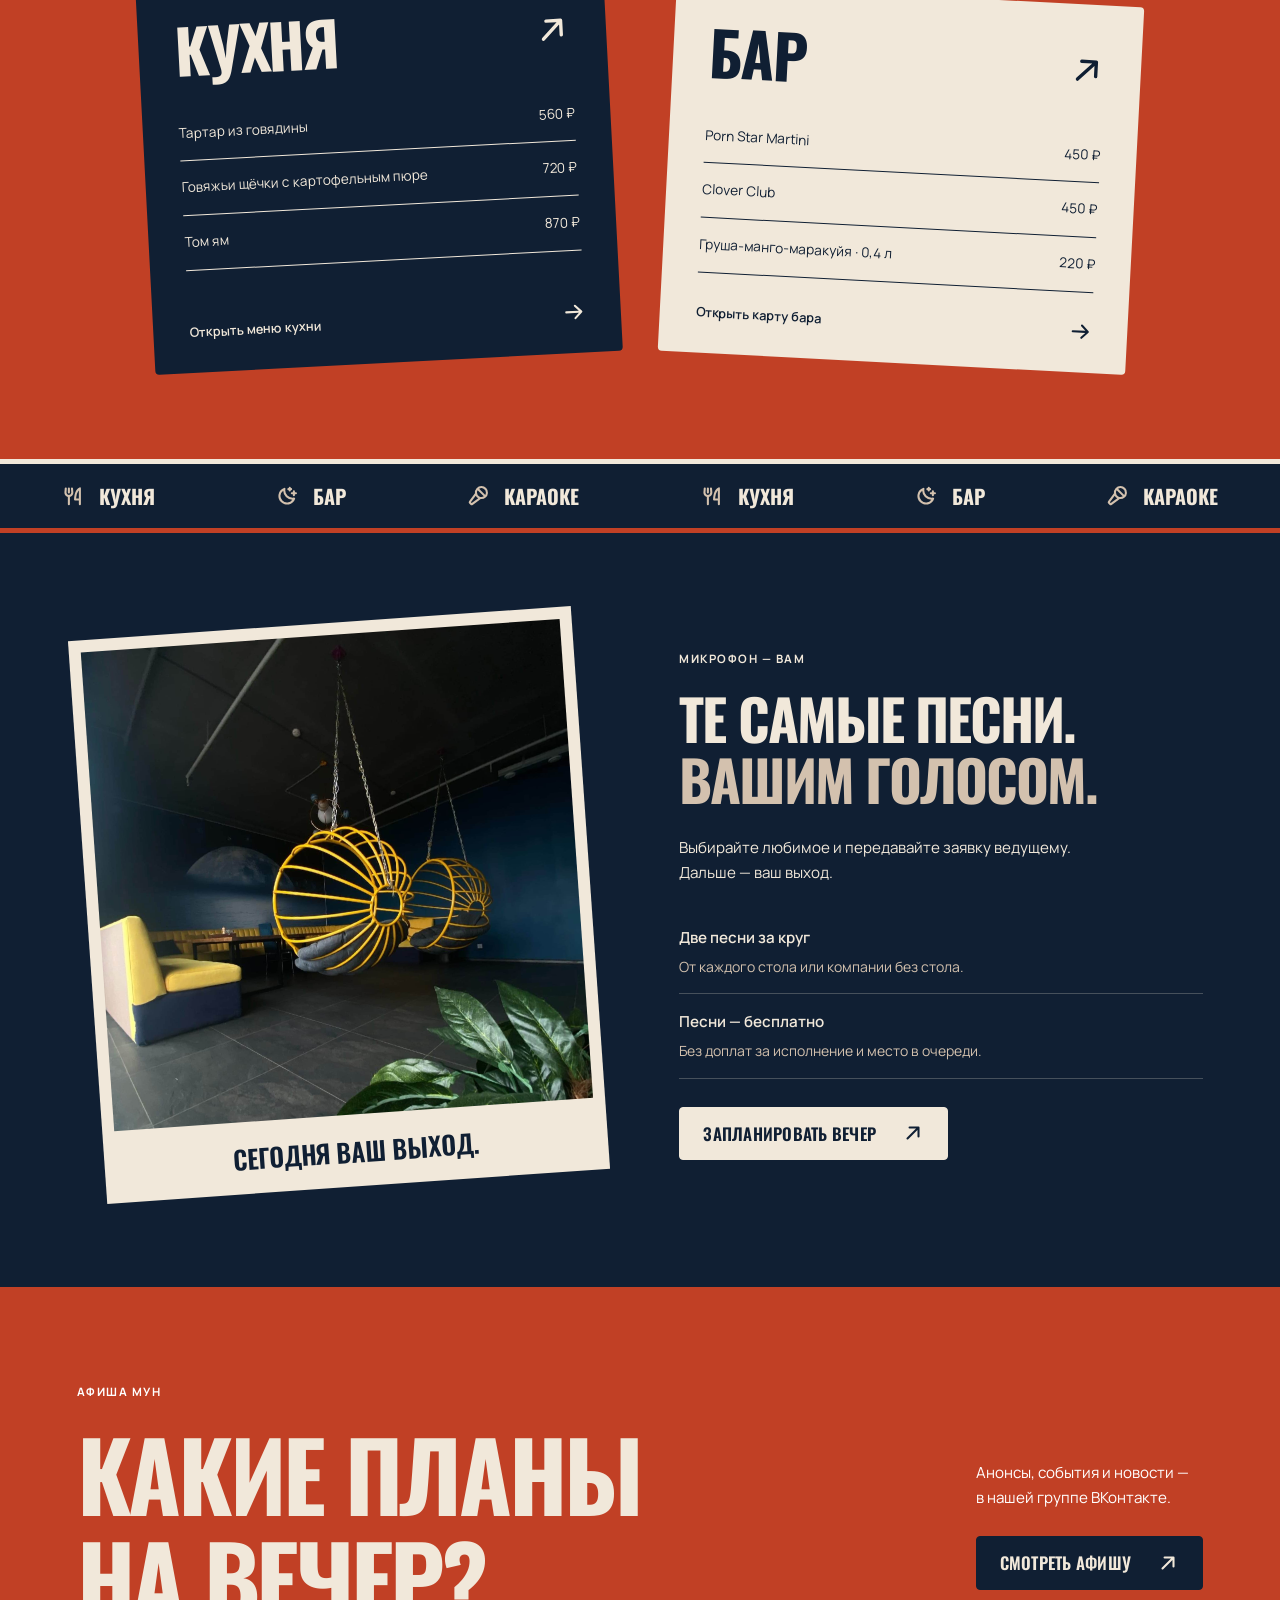
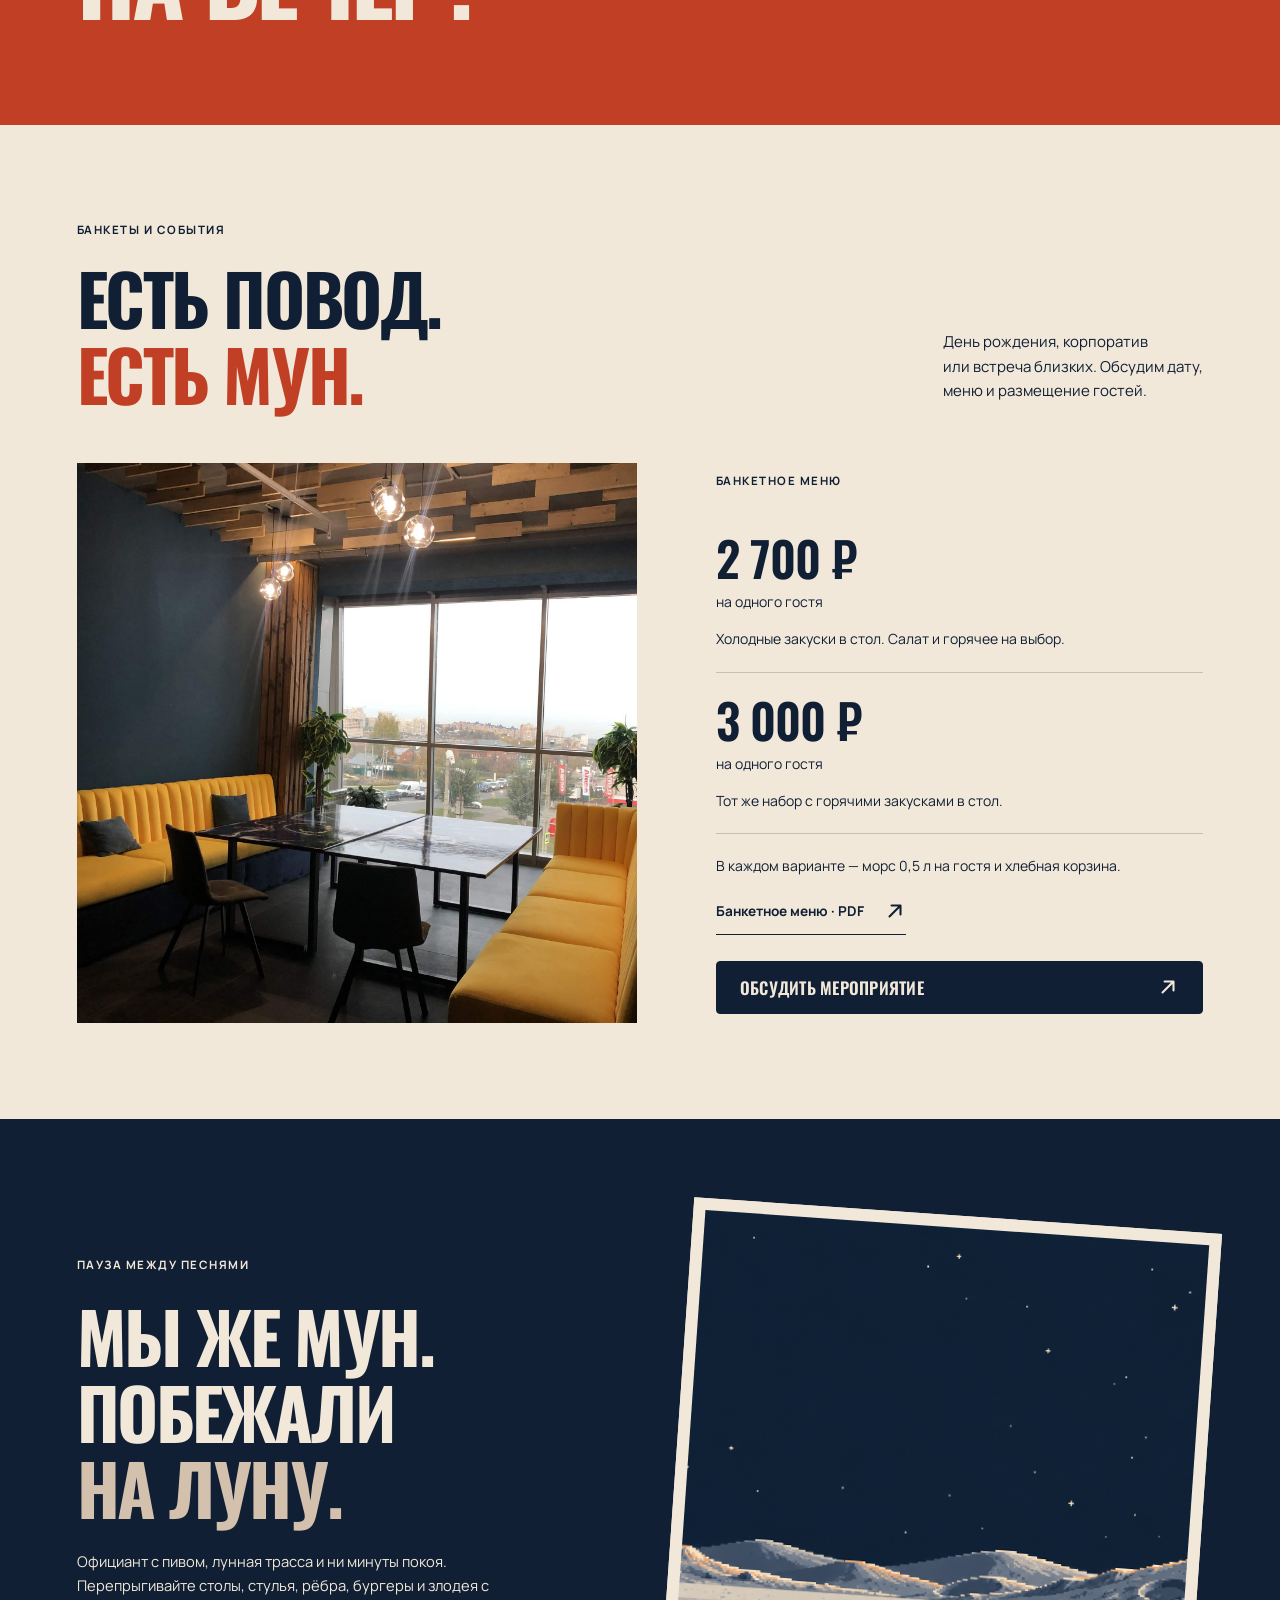
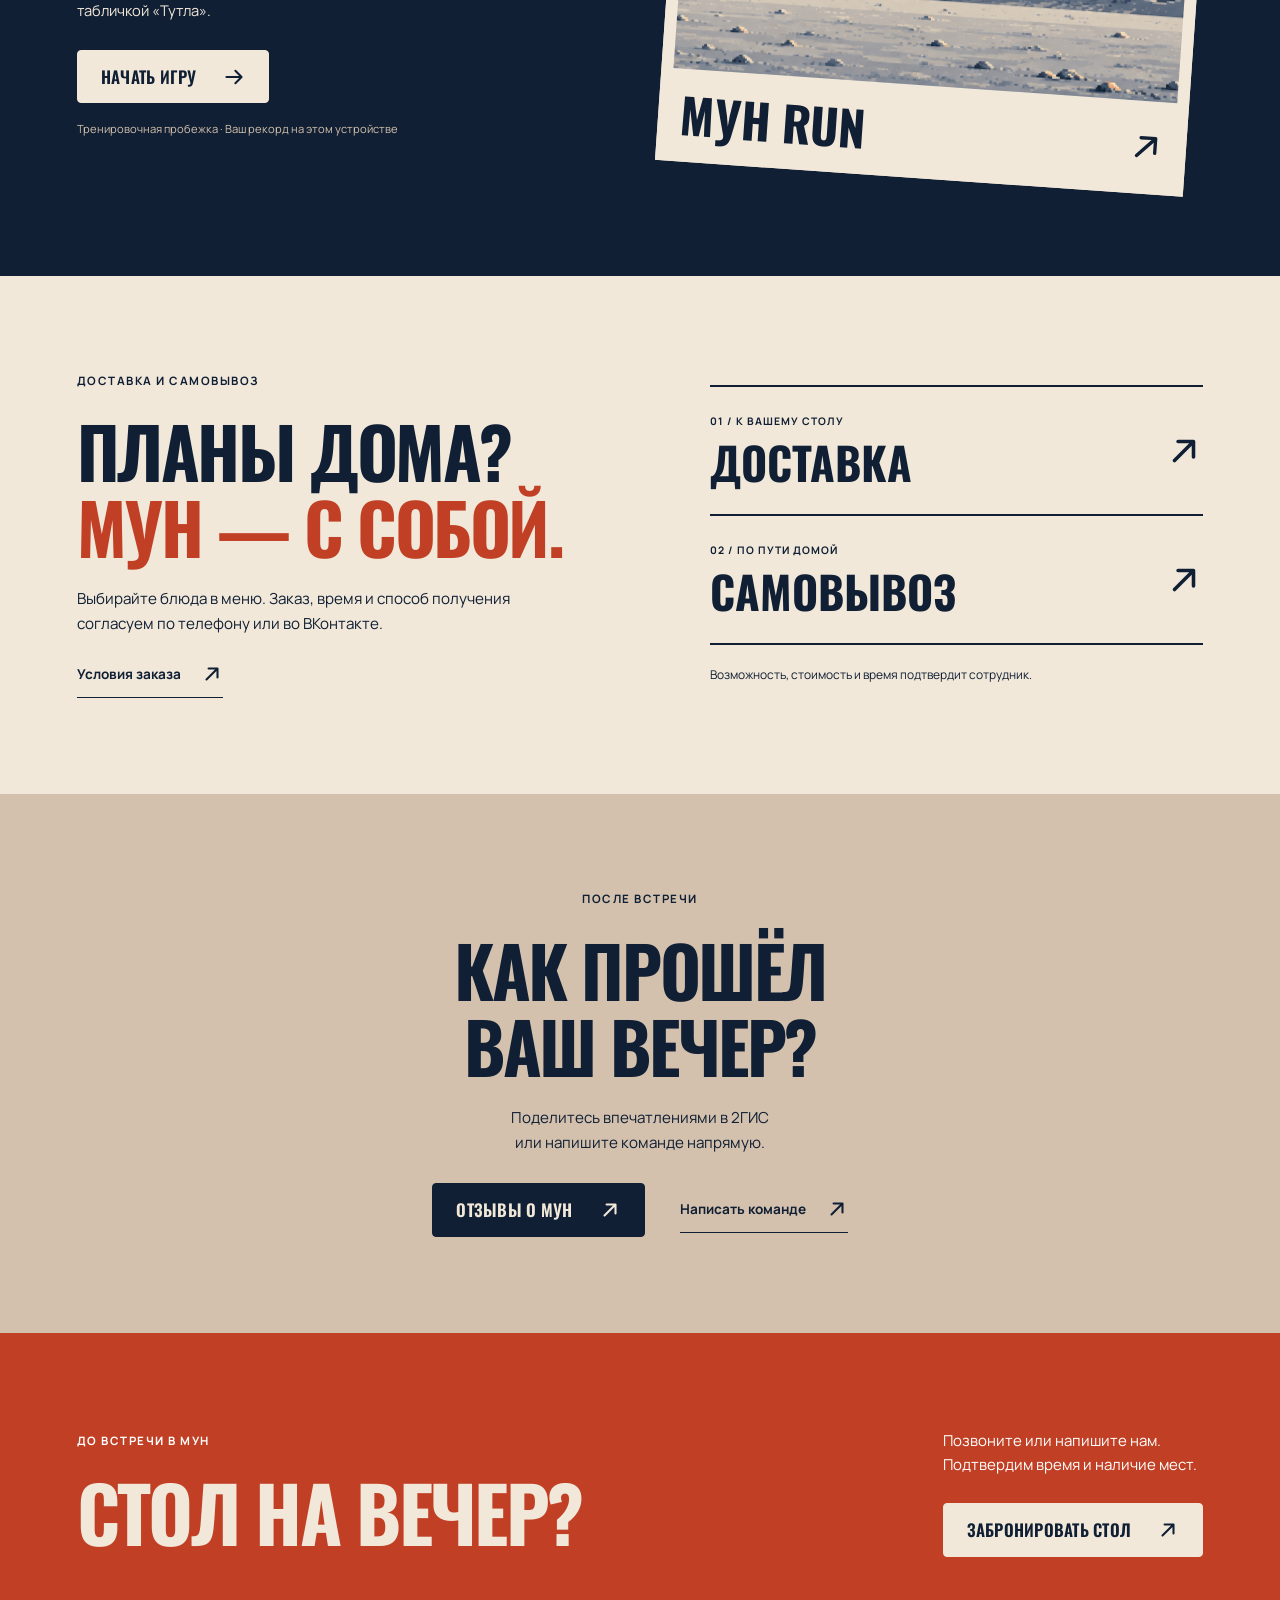
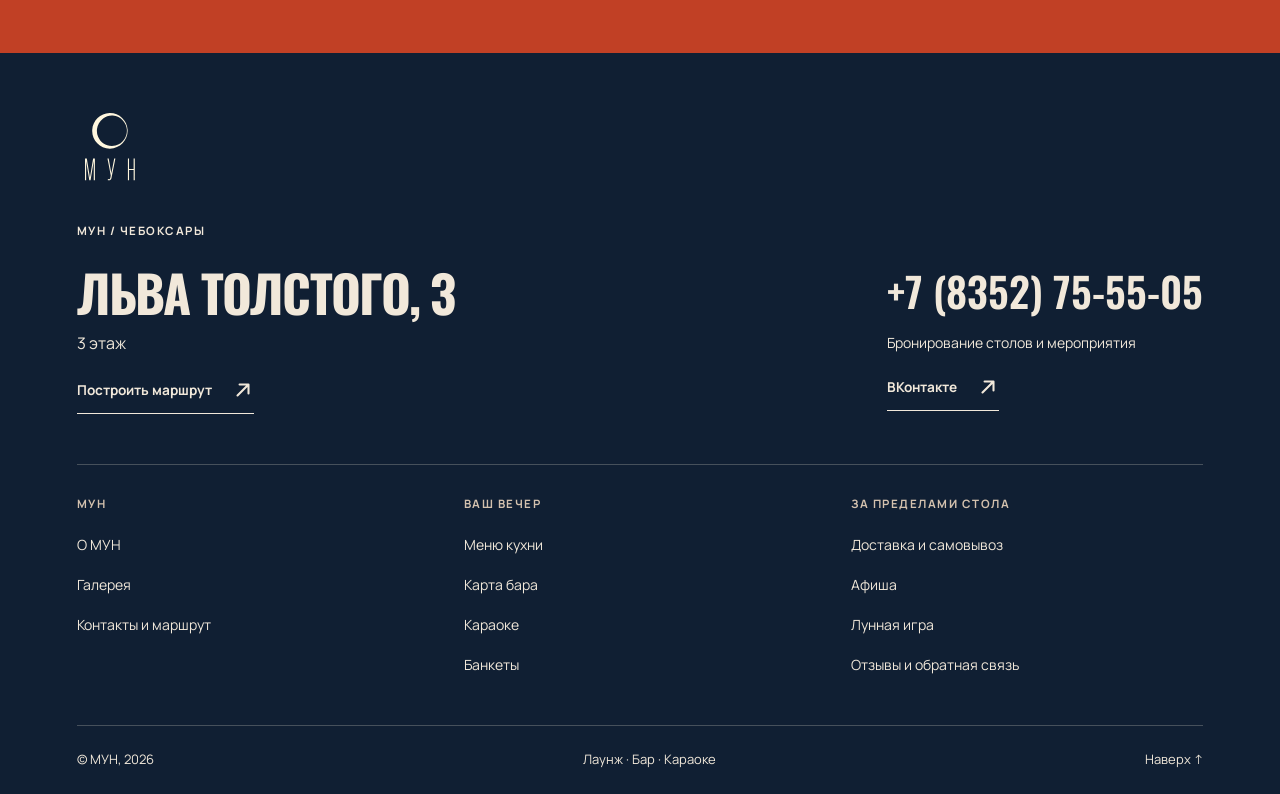
==== commit 63da995d: "Redesign MUN around the supplied editorial reference Preserve MUN logo and palette, center the share" ====
--- a/site/index.html
+++ b/site/index.html
@@ -4,24 +4,54 @@
 <title>МУН — лаунж, бар и караоке в Чебоксарах</title>
 <meta name="description" content="МУН в Чебоксарах: кухня и бар, караоке, банкеты, доставка и самовывоз. Забронировать стол на Льва Толстого, 3."><meta name="theme-color" content="#101f33">
 <link rel="icon" type="image/svg+xml" href="data:image/svg+xml,%3Csvg xmlns='http://www.w3.org/2000/svg' viewBox='0 0 32 32'%3E%3Crect width='32' height='32' rx='7' fill='%23101F33'/%3E%3Ctext x='16' y='24' text-anchor='middle' fill='%23F1E8DA' font-size='26' font-family='serif'%3EМ%3C/text%3E%3C/svg%3E">
-<link rel="stylesheet" href="styles.css"><link rel="stylesheet" href="structure.css"><link rel="stylesheet" href="game.css"><script src="site.js" defer></script>
-</head><body>
+<link rel="stylesheet" href="styles.css"><link rel="stylesheet" href="structure.css"><link rel="stylesheet" href="redesign.css?v=20260918"><script src="site.js" defer></script>
+</head><body class="redesign home">
 <a class="skip" href="#main">Перейти к содержимому</a>
-<header class="header"><a class="brand" href="index.html" aria-label="МУН — главная"><img src="assets/mun-logo.svg" alt="МУН" width="54" height="61"></a><nav id="site-nav" aria-label="Основная навигация"><a href="about.html">О МУН</a><a href="menu.html">Меню</a><a href="gallery.html">Галерея</a><a href="index.html#karaoke">Караоке</a><a href="index.html#events">Банкеты</a><a href="delivery.html">Доставка</a><a href="game.html">Игра</a><a href="contacts.html">Контакты</a></nav><div class="header-actions"><a class="button button-small" href="tel:+78352755505" data-booking="table">Забронировать</a><button class="nav-toggle" type="button" aria-label="Открыть навигацию" aria-controls="site-nav" aria-expanded="false"><span></span><span></span></button></div></header>
+<header class="header"><a class="brand" href="index.html" aria-label="МУН — главная"><img src="assets/mun-logo.svg" alt="МУН" width="54" height="61"></a><nav id="site-nav" aria-label="Основная навигация"><a href="about.html">О МУН</a><a href="menu.html">Меню</a><a href="gallery.html">Галерея</a><a href="index.html#karaoke">Караоке</a><a href="index.html#events">Банкеты</a><a href="delivery.html">Доставка</a><a href="game.html">Игра</a><a href="contacts.html">Контакты</a></nav><div class="header-actions"><a class="button button-small" href="tel:+78352755505" data-booking="table">Забронировать</a><button class="nav-toggle" type="button" aria-label="Открыть навигацию" aria-controls="site-nav" aria-expanded="false"><i class="icon menu-icon" aria-hidden="true"></i></button></div></header>
 <main id="main">
-<section class="hero" aria-labelledby="hero-heading"><div class="hero-copy"><p class="eyebrow">Лаунж · Бар · Караоке</p><h1 id="hero-heading">Ваш вечер.<br><span>В МУН.</span></h1><p class="intro">Собраться за ужином.<br>Остаться на караоке.<br>Или отметить свой повод.</p><div class="hero-actions"><a class="button accent" href="tel:+78352755505" data-booking="table">Забронировать стол <span aria-hidden="true">↗</span></a><a class="text-link" href="menu.html">Посмотреть меню <span aria-hidden="true">↗</span></a></div><a class="hero-address" href="contacts.html">Чебоксары · Льва Толстого, 3 · 3 этаж</a></div><div class="hero-image"><img src="assets/lounge.jpg" alt="Зал МУН: мягкие диваны, деревянные столы и тёплый свет" width="2560" height="1920" fetchpriority="high"><div class="photo-label"><span>Место встречи</span><span>МУН / Чебоксары</span></div></div></section>
-<div class="quick-facts" aria-label="Коротко о МУН"><div><span>Вечер в МУН</span><strong>Лаунж · Бар · Караоке</strong></div><div><span>Наш адрес</span><a href="contacts.html">Льва Толстого, 3 · 3 этаж ↗</a></div><div><span>Бронирование</span><a href="tel:+78352755505">+7 (8352) 75-55-05</a></div></div>
-<section class="section about-preview" id="about" aria-labelledby="about-heading"><div class="section-heading"><p class="eyebrow">01 / О МУН</p><div><h2 id="about-heading">Собраться в МУН.</h2><p class="section-intro">Ужин, встреча с друзьями или вечер с караоке.<br>Для обычного вечера и для своего повода.</p><div class="section-actions"><a class="text-link" href="about.html">Познакомиться с МУН <span aria-hidden="true">↗</span></a><a class="text-link" href="gallery.html">Посмотреть интерьер <span aria-hidden="true">↗</span></a></div></div></div></section>
-<section class="section atmosphere-preview" id="gallery" aria-labelledby="gallery-heading"><div class="section-heading"><p class="eyebrow">02 / Галерея</p><div><h2 id="gallery-heading">Место встречи.</h2><p class="section-intro">Посмотрите залы и детали интерьера<br>перед тем, как выбрать стол.</p></div></div><div class="gallery-preview"><a href="gallery.html"><img src="assets/private-room.jpg" alt="Зал МУН с диванами у окна" width="2560" height="1920" loading="lazy"><span>Залы <span aria-hidden="true">↗</span></span></a><a href="gallery.html"><img src="assets/moon-detail.jpg" alt="Подвесные кресла и луна на стене в МУН" width="1511" height="1510" loading="lazy"><span>Детали МУН <span aria-hidden="true">↗</span></span></a></div></section>
-<section class="section afisha-section" id="afisha" aria-labelledby="afisha-heading"><p class="eyebrow">03 / Афиша</p><div class="afisha-content"><h2 id="afisha-heading">Что дальше<br>в МУН?</h2><div><p class="section-intro">Смотрите анонсы и новости<br>в нашей группе ВКонтакте.</p><a class="button outline" href="https://vk.com/moon_magic_cheb" target="_blank" rel="noopener noreferrer">Перейти к афише <span aria-hidden="true">↗</span></a></div></div></section>
-<section class="section paper" id="menu" aria-labelledby="menu-heading"><div class="section-heading"><p class="eyebrow">04 / Кухня и бар</p><div><h2 id="menu-heading">Начнём с меню.</h2><p class="section-intro">Закуски в стол, горячее на ужин<br>и напитки к вашему вечеру.</p></div></div><div class="menu-preview"><a class="menu-feature" href="menu.html"><div class="feature-top"><h3>Кухня</h3><span aria-hidden="true">↗</span></div><div class="preview-dishes"><div><span>Тартар из говядины</span><span>560 ₽</span></div><div><span>Говяжьи щёчки с картофельным пюре</span><span>720 ₽</span></div><div><span>Том ям</span><span>870 ₽</span></div></div><span class="feature-link">Открыть меню кухни</span></a><a class="menu-feature" href="menu.html#bar"><div class="feature-top"><h3>Бар</h3><span aria-hidden="true">↗</span></div><div class="preview-dishes"><div><span>Porn Star Martini</span><span>450 ₽</span></div><div><span>Clover Club</span><span>450 ₽</span></div><div><span>Груша-манго-маракуйя · 0,4 л</span><span>220 ₽</span></div></div><span class="feature-link">Открыть карту бара</span></a></div></section>
-<section class="section karaoke-section" id="karaoke" aria-labelledby="karaoke-heading"><div class="karaoke-photo"><img src="assets/moon-detail.jpg" alt="Подвесные кресла и луна на стене в МУН" width="1511" height="1510" loading="lazy"></div><div class="karaoke-copy"><p class="eyebrow">05 / Караоке</p><h2 id="karaoke-heading">Те самые песни.<br>Вашим голосом.</h2><p class="section-intro">Выбирайте любимое и передавайте заявку ведущему. Дальше — ваш выход.</p><div class="karaoke-rules"><p><strong>Две песни за круг</strong><span>От каждого стола или компании без стола.</span></p><p><strong>Песни — бесплатно</strong><span>Без доплат за исполнение и место в очереди.</span></p></div><a class="text-link" href="tel:+78352755505" data-booking="karaoke">Запланировать вечер <span aria-hidden="true">↗</span></a></div></section>
-<section class="section paper" id="events" aria-labelledby="events-heading"><div class="section-heading"><p class="eyebrow">06 / Банкеты и события</p><div><h2 id="events-heading">Свой повод.<br>Своя компания.</h2><p class="section-intro">День рождения, корпоратив или встреча близких.<br>Обсудим дату, меню и размещение гостей.</p></div></div><div class="events-grid"><div class="event-photo"><img src="assets/private-room.jpg" alt="Зал МУН с диванами у окна" width="2560" height="1920" loading="lazy"></div><div class="event-offer"><p class="eyebrow">Банкетное меню</p><div class="package"><h3>2 700 ₽</h3><span>на одного гостя</span><p>Холодные закуски в стол. Салат и горячее на выбор.</p></div><div class="package"><h3>3 000 ₽</h3><span>на одного гостя</span><p>Тот же набор с горячими закусками в стол.</p></div><p class="package-included">В каждом варианте — морс 0,5 л на гостя и хлебная корзина.</p><a class="text-link" href="assets/banquet-menu.pdf" target="_blank" rel="noopener">Банкетное меню · PDF <span aria-hidden="true">↗</span></a><a class="button dark" href="https://vk.com/im?sel=-201844138" data-booking="event">Обсудить мероприятие <span aria-hidden="true">↗</span></a></div></div></section>
-<section class="section lunar-invite" id="lunar-game" aria-labelledby="lunar-heading"><div><p class="eyebrow">07 / Лунная игра</p><h2 id="lunar-heading">Мы же МУН.<br>Побежали на Луну.</h2><p>Официант с пивом на Луне. Перепрыгивайте столы, стулья, рёбра, бургеры и злодея с табличкой «Тутла», набирайте очки и побейте свой рекорд. Пока — тренировочная пробежка.</p><a class="button accent" href="game.html">Начать игру <span aria-hidden="true">↗</span></a></div><a href="game.html" aria-label="Открыть лунную игру МУН"><img src="assets/game/moon.png" alt="Лунная трасса игры: кратеры и Земля на тёмном небе" width="1672" height="941" loading="lazy"></a></section>
-<section class="section delivery-preview" id="delivery" aria-labelledby="delivery-heading"><div class="section-heading"><p class="eyebrow">08 / Доставка и самовывоз</p><div><h2 id="delivery-heading">МУН — с собой.</h2><p class="section-intro">Выбирайте блюда в меню. Заказ, время и способ получения<br>согласуем по телефону или во ВКонтакте.</p></div></div><div class="service-grid"><div><h3>Доставка</h3><p>Сообщите адрес и желаемое время. Сотрудник уточнит возможность и стоимость доставки.</p><a class="text-link" href="delivery.html#delivery-options">Обсудить доставку <span aria-hidden="true">↗</span></a></div><div><h3>Самовывоз</h3><p>Согласуйте заказ и время получения. Забрать его можно по адресу: Льва Толстого, 3, 3 этаж.</p><a class="text-link" href="delivery.html#pickup">Выбрать самовывоз <span aria-hidden="true">↗</span></a></div></div></section>
-<section class="section feedback-section" id="feedback" aria-labelledby="feedback-heading"><div class="section-heading"><p class="eyebrow">09 / Обратная связь</p><div><h2 id="feedback-heading">Как прошёл вечер?</h2><p class="section-intro">Поделитесь впечатлениями о МУН<br>или напишите команде напрямую.</p><div class="section-actions"><a class="button outline" href="https://2gis.ru/cheboksary/firm/70000001041377088" target="_blank" rel="noopener noreferrer">Открыть отзывы в 2ГИС <span aria-hidden="true">↗</span></a><a class="text-link" href="https://vk.com/im?sel=-201844138" target="_blank" rel="noopener noreferrer">Написать в МУН <span aria-hidden="true">↗</span></a></div></div></div></section>
-<section class="section booking-section" id="booking"><div><p class="eyebrow">До встречи в МУН</p><h2>Стол на вечер?</h2></div><div><p>Позвоните или напишите нам.<br>Подтвердим время и наличие мест.</p><a class="button" href="tel:+78352755505" data-booking="table">Забронировать стол <span aria-hidden="true">↗</span></a></div></section>
+<section class="moon-hero" aria-labelledby="hero-heading">
+  <p class="eyebrow">Чебоксары · Лаунж · Бар · Караоке</p>
+  <h1 id="hero-heading"><span class="hero-prefix">Ваш вечер.</span>В МУН.</h1>
+  <p class="hero-tagline">Ужин. Друзья. Те самые песни.</p>
+  <img class="hero-art" src="assets/redesign/hero-lounge.png" alt="Рисованная сцена лаунжа под полумесяцем" width="1942" height="809" fetchpriority="high">
+  <div class="moon-hero-actions"><a class="button dark" href="tel:+78352755505" data-booking="table">Забронировать стол <i class="icon arrow-up" aria-hidden="true"></i></a><a class="hero-menu-link" href="menu.html">Открыть меню</a></div>
+  <a class="moon-address" href="contacts.html">Льва Толстого, 3 · 3 этаж</a>
+</section>
+<div class="word-band" aria-hidden="true"><span>ВСТРЕЧАЕМСЯ В МУН. ОСТАЁМСЯ НА ВЕЧЕР. ВСТРЕЧАЕМСЯ В МУН.</span></div>
+<section class="section evening-section" id="about" aria-labelledby="about-heading">
+  <div class="evening-art"><span class="collage-caption" aria-hidden="true">ВКУС. ЗВУК. МУН.</span><img src="assets/redesign/evening-collage.png" width="1182" height="1330" alt="Коллаж: бургер, коктейль и микрофон" loading="lazy"></div>
+  <div class="evening-copy"><p class="eyebrow">Вечер складывается сам</p><h2 id="about-heading">Сначала<br>«поужинаем».<br><em>Потом — споём.</em></h2><p>Собраться с друзьями за одним столом, выбрать что-нибудь в барной карте и задержаться на караоке. В МУН есть место и для обычного вечера, и для вашего повода.</p><a class="button dark" href="about.html">Познакомиться с МУН <i class="icon arrow-up" aria-hidden="true"></i></a></div>
+</section>
+<section class="section room-section" id="gallery" aria-labelledby="gallery-heading">
+  <div class="title-row"><div><p class="eyebrow">Тот самый стол</p><h2 id="gallery-heading">Ваша компания.<br>Наше место.</h2></div><a class="text-link" href="gallery.html">Вся галерея <i class="icon arrow-up" aria-hidden="true"></i></a></div>
+  <div class="room-photos">
+    <a class="photo-print" href="gallery.html"><img src="assets/lounge.jpg" width="2560" height="1920" alt="Основной зал МУН с мягкими диванами" loading="lazy"><span>Встретимся здесь <i class="icon arrow-up" aria-hidden="true"></i></span></a>
+    <a class="photo-print" href="gallery.html"><img src="assets/private-room.jpg" width="2560" height="1920" alt="Стол у окна в МУН" loading="lazy"><span>Ближе к своим <i class="icon arrow-up" aria-hidden="true"></i></span></a>
+    <a class="photo-print" href="gallery.html"><img src="assets/moon-detail.jpg" width="1511" height="1510" alt="Подвесные кресла и луна на стене в МУН" loading="lazy"><span>Немного Луны <i class="icon arrow-up" aria-hidden="true"></i></span></a>
+  </div>
+</section>
+<section class="section food-section" id="menu" aria-labelledby="menu-heading">
+  <p class="eyebrow">Кухня и бар</p><h2 id="menu-heading">Что вам<br>сегодня <em>по вкусу?</em></h2><p class="food-intro">Закуски в стол, горячее на ужин<br>и напитки к вашему вечеру.</p>
+  <div class="menu-preview">
+    <a class="menu-feature" href="menu.html"><div class="feature-top"><h3>Кухня</h3><i class="icon arrow-up" aria-hidden="true"></i></div><div class="preview-dishes"><div><span>Тартар из говядины</span><span>560 ₽</span></div><div><span>Говяжьи щёчки с картофельным пюре</span><span>720 ₽</span></div><div><span>Том ям</span><span>870 ₽</span></div></div><span class="feature-link">Открыть меню кухни <i class="icon arrow-right" aria-hidden="true"></i></span></a>
+    <a class="menu-feature" href="menu.html#bar"><div class="feature-top"><h3>Бар</h3><i class="icon arrow-up" aria-hidden="true"></i></div><div class="preview-dishes"><div><span>Porn Star Martini</span><span>450 ₽</span></div><div><span>Clover Club</span><span>450 ₽</span></div><div><span>Груша-манго-маракуйя · 0,4 л</span><span>220 ₽</span></div></div><span class="feature-link">Открыть карту бара <i class="icon arrow-right" aria-hidden="true"></i></span></a>
+  </div>
+</section>
+<div class="category-band" aria-hidden="true"><span><i class="icon fork-knife"></i> КУХНЯ</span><span><i class="icon moon-stars"></i> БАР</span><span><i class="icon microphone"></i> КАРАОКЕ</span><span><i class="icon fork-knife"></i> КУХНЯ</span><span><i class="icon moon-stars"></i> БАР</span><span><i class="icon microphone"></i> КАРАОКЕ</span></div>
+<section class="section karaoke-section" id="karaoke" aria-labelledby="karaoke-heading">
+  <div class="karaoke-photo"><img src="assets/moon-detail.jpg" alt="Луна и подвесные кресла в МУН" width="1511" height="1510" loading="lazy"><span>Сегодня ваш выход.</span></div>
+  <div class="karaoke-copy"><p class="eyebrow">Микрофон — вам</p><h2 id="karaoke-heading">Те самые песни.<br><em>Вашим голосом.</em></h2><p class="section-intro">Выбирайте любимое и передавайте заявку ведущему. Дальше — ваш выход.</p><div class="karaoke-rules"><p><strong>Две песни за круг</strong><span>От каждого стола или компании без стола.</span></p><p><strong>Песни — бесплатно</strong><span>Без доплат за исполнение и место в очереди.</span></p></div><a class="button" href="tel:+78352755505" data-booking="karaoke">Запланировать вечер <i class="icon arrow-up" aria-hidden="true"></i></a></div>
+</section>
+<section class="section afisha-section" id="afisha" aria-labelledby="afisha-heading"><p class="eyebrow">Афиша МУН</p><div class="afisha-content"><h2 id="afisha-heading">Какие планы<br>на вечер?</h2><div><p class="section-intro">Анонсы, события и новости —<br>в нашей группе ВКонтакте.</p><a class="button dark" href="https://vk.com/moon_magic_cheb" target="_blank" rel="noopener noreferrer">Смотреть афишу <i class="icon arrow-up" aria-hidden="true"></i></a></div></div></section>
+<section class="section paper events-section" id="events" aria-labelledby="events-heading">
+  <div class="title-row"><div><p class="eyebrow">Банкеты и события</p><h2 id="events-heading">Есть повод.<br><em>Есть МУН.</em></h2></div><p>День рождения, корпоратив<br>или встреча близких. Обсудим дату,<br>меню и размещение гостей.</p></div>
+  <div class="events-grid"><div class="event-photo"><img src="assets/private-room.jpg" alt="Зал МУН с диванами у окна" width="2560" height="1920" loading="lazy"></div><div class="event-offer"><p class="eyebrow">Банкетное меню</p><div class="package"><h3>2 700 ₽</h3><span>на одного гостя</span><p>Холодные закуски в стол. Салат и горячее на выбор.</p></div><div class="package"><h3>3 000 ₽</h3><span>на одного гостя</span><p>Тот же набор с горячими закусками в стол.</p></div><p class="package-included">В каждом варианте — морс 0,5 л на гостя и хлебная корзина.</p><a class="text-link" href="assets/banquet-menu.pdf" target="_blank" rel="noopener">Банкетное меню · PDF <i class="icon arrow-up" aria-hidden="true"></i></a><a class="button dark" href="https://vk.com/im?sel=-201844138" data-booking="event">Обсудить мероприятие <i class="icon arrow-up" aria-hidden="true"></i></a></div></div>
+</section>
+<section class="section moon-game-section" id="lunar-game" aria-labelledby="lunar-heading"><div class="moon-game-copy"><p class="eyebrow">Пауза между песнями</p><h2 id="lunar-heading">Мы же МУН.<br>Побежали<br><em>на Луну.</em></h2><p>Официант с пивом, лунная трасса и ни минуты покоя. Перепрыгивайте столы, стулья, рёбра, бургеры и злодея с табличкой «Тутла».</p><a class="button" href="game.html">Начать игру <i class="icon arrow-right" aria-hidden="true"></i></a><span class="game-note">Тренировочная пробежка · Ваш рекорд на этом устройстве</span></div><a class="game-scene" href="game.html" aria-label="Открыть лунную игру МУН"><img src="assets/game/moon.png" alt="Лунная трасса с кратерами и Землёй на тёмном небе" width="1672" height="941" loading="lazy"><span>МУН RUN <i class="icon arrow-up" aria-hidden="true"></i></span></a></section>
+<section class="section takeaway-section" id="delivery" aria-labelledby="delivery-heading"><div><p class="eyebrow">Доставка и самовывоз</p><h2 id="delivery-heading">Планы дома?<br><em>МУН — с собой.</em></h2><p>Выбирайте блюда в меню. Заказ, время и способ получения согласуем по телефону или во ВКонтакте.</p><a class="text-link" href="delivery.html">Условия заказа <i class="icon arrow-up" aria-hidden="true"></i></a></div><div class="takeaway-options"><a href="https://vk.com/im?sel=-201844138" data-booking="delivery"><span><small>01 / К вашему столу</small><strong>Доставка</strong></span><i class="icon arrow-up" aria-hidden="true"></i></a><a href="https://vk.com/im?sel=-201844138" data-booking="pickup"><span><small>02 / По пути домой</small><strong>Самовывоз</strong></span><i class="icon arrow-up" aria-hidden="true"></i></a><p>Возможность, стоимость и время подтвердит сотрудник.</p></div></section>
+<section class="section feedback-section" id="feedback" aria-labelledby="feedback-heading"><p class="eyebrow">После встречи</p><h2 id="feedback-heading">Как прошёл<br><em>ваш вечер?</em></h2><p>Поделитесь впечатлениями в 2ГИС<br>или напишите команде напрямую.</p><div class="section-actions"><a class="button dark" href="https://2gis.ru/cheboksary/firm/70000001041377088" target="_blank" rel="noopener noreferrer">Отзывы о МУН <i class="icon arrow-up" aria-hidden="true"></i></a><a class="text-link" href="https://vk.com/im?sel=-201844138" target="_blank" rel="noopener noreferrer">Написать команде <i class="icon arrow-up" aria-hidden="true"></i></a></div></section>
+<section class="section booking-section" id="booking"><div><p class="eyebrow">До встречи в МУН</p><h2>Стол на вечер?</h2></div><div><p>Позвоните или напишите нам.<br>Подтвердим время и наличие мест.</p><a class="button" href="tel:+78352755505" data-booking="table">Забронировать стол <i class="icon arrow-up" aria-hidden="true"></i></a></div></section>
 </main>
-<footer id="contacts"><div class="footer-top"><div><p class="eyebrow">МУН / Чебоксары</p><h2>Льва Толстого, 3</h2><p>3 этаж</p><a class="text-link" href="https://2gis.ru/cheboksary/firm/70000001041377088" target="_blank" rel="noopener noreferrer">Построить маршрут <span aria-hidden="true">↗</span></a></div><div class="footer-contact"><a class="contact-phone" href="tel:+78352755505">+7 (8352) 75-55-05</a><p>Бронирование столов и мероприятия</p><a class="text-link" href="https://vk.com/moon_magic_cheb" target="_blank" rel="noopener noreferrer">ВКонтакте <span aria-hidden="true">↗</span></a></div></div><div class="footer-links" aria-label="Разделы сайта"><div><p class="eyebrow">МУН</p><a href="about.html">О МУН</a><a href="gallery.html">Галерея</a><a href="contacts.html">Контакты и маршрут</a></div><div><p class="eyebrow">Ваш вечер</p><a href="menu.html">Меню кухни</a><a href="menu.html#bar">Карта бара</a><a href="index.html#karaoke">Караоке</a><a href="index.html#events">Банкеты</a></div><div><p class="eyebrow">За пределами стола</p><a href="delivery.html">Доставка и самовывоз</a><a href="index.html#afisha">Афиша</a><a href="game.html">Лунная игра</a><a href="index.html#feedback">Отзывы и обратная связь</a></div></div><div class="footer-bottom"><span>© МУН, 2026</span><span>Лаунж · Бар · Караоке</span><a href="#main">Наверх ↑</a></div></footer>
-<dialog id="booking-dialog" aria-labelledby="booking-title" aria-describedby="booking-description"><div class="dialog-inner"><button class="dialog-close" type="button" aria-label="Закрыть">×</button><p class="eyebrow">МУН / Бронирование</p><h2 id="booking-title">Договоримся о встрече.</h2><p id="booking-description">Сообщите дату, время и количество гостей. Менеджер проверит наличие мест и подтвердит бронь.</p><a class="button dark" href="https://vk.com/im?sel=-201844138" target="_blank" rel="noopener noreferrer">Написать во ВКонтакте <span aria-hidden="true">↗</span></a><a class="dialog-phone" href="tel:+78352755505">+7 (8352) 75-55-05</a><p class="dialog-note">Бронь действует после подтверждения менеджером.</p></div></dialog>
+<footer id="contacts"><a class="footer-brand" href="index.html" aria-label="МУН — главная"><img src="assets/mun-logo.svg" alt="МУН" width="82" height="93"></a><div class="footer-top"><div><p class="eyebrow">МУН / Чебоксары</p><h2>Льва Толстого, 3</h2><p>3 этаж</p><a class="text-link" href="https://2gis.ru/cheboksary/firm/70000001041377088" target="_blank" rel="noopener noreferrer">Построить маршрут <i class="icon arrow-up" aria-hidden="true"></i></a></div><div class="footer-contact"><a class="contact-phone" href="tel:+78352755505">+7 (8352) 75-55-05</a><p>Бронирование столов и мероприятия</p><a class="text-link" href="https://vk.com/moon_magic_cheb" target="_blank" rel="noopener noreferrer">ВКонтакте <i class="icon arrow-up" aria-hidden="true"></i></a></div></div><div class="footer-links" aria-label="Разделы сайта"><div><p class="eyebrow">МУН</p><a href="about.html">О МУН</a><a href="gallery.html">Галерея</a><a href="contacts.html">Контакты и маршрут</a></div><div><p class="eyebrow">Ваш вечер</p><a href="menu.html">Меню кухни</a><a href="menu.html#bar">Карта бара</a><a href="index.html#karaoke">Караоке</a><a href="index.html#events">Банкеты</a></div><div><p class="eyebrow">За пределами стола</p><a href="delivery.html">Доставка и самовывоз</a><a href="index.html#afisha">Афиша</a><a href="game.html">Лунная игра</a><a href="index.html#feedback">Отзывы и обратная связь</a></div></div><div class="footer-bottom"><span>© МУН, 2026</span><span>Лаунж · Бар · Караоке</span><a href="#main">Наверх ↑</a></div></footer>
+<dialog id="booking-dialog" aria-labelledby="booking-title" aria-describedby="booking-description"><div class="dialog-inner"><button class="dialog-close" type="button" aria-label="Закрыть"><i class="icon close-icon" aria-hidden="true"></i></button><p class="eyebrow">МУН / Бронирование</p><h2 id="booking-title">Договоримся о встрече.</h2><p id="booking-description">Сообщите дату, время и количество гостей. Менеджер проверит наличие мест и подтвердит бронь.</p><a class="button dark" href="https://vk.com/im?sel=-201844138" target="_blank" rel="noopener noreferrer">Написать во ВКонтакте <i class="icon arrow-up" aria-hidden="true"></i></a><a class="dialog-phone" href="tel:+78352755505">+7 (8352) 75-55-05</a><p class="dialog-note">Бронь действует после подтверждения менеджером.</p></div></dialog>
 </body></html>
--- a/site/styles.css
+++ b/site/styles.css
@@ -13,3 +13,13 @@
 @media(max-width:800px){.header{padding:15px 6%;min-height:88px}.brand img{width:46px}.header nav{display:none;position:absolute;top:100%;left:0;right:0;background:var(--navy);padding:15px 6% 25px;border-bottom:1px solid var(--line);flex-direction:column;gap:0;box-shadow:0 24px 40px rgba(0,0,0,.25)}.header nav.is-open{display:flex}.header nav a{font-size:1rem;padding:16px 0}.nav-toggle{display:block}.hero{padding:30px 6% 45px;grid-template-columns:1fr;gap:35px;min-height:0}.hero-copy{padding:0}.hero h1{font-size:clamp(3.3rem,11vw,5rem);margin:28px 0 20px}.intro{font-size:1rem;margin-bottom:25px}.hero-actions{gap:14px 26px}.hero-address{margin-top:25px;font-size:.8125rem}.hero-image{min-height:0;height:420px}.hero-image>img{object-position:50% 55%}.section{padding:65px 6%}.section-heading{grid-template-columns:1fr;gap:26px;margin-bottom:36px}.section-heading>.eyebrow{padding:0}h2{font-size:clamp(2.5rem,7.5vw,3.6rem)}.section-intro{font-size:1rem}.menu-preview{gap:35px}.feature-top h3{font-size:2rem}.preview-dishes>div{font-size:.875rem;gap:14px}.karaoke-section{grid-template-columns:1fr;gap:38px}.karaoke-photo{height:460px;padding:0}.karaoke-copy{padding:0}.karaoke-copy h2{font-size:clamp(2.5rem,7.5vw,3.6rem);margin-top:25px}.karaoke-copy .section-intro{max-width:none}.afisha-section{grid-template-columns:1fr;gap:28px}.afisha-content{flex-direction:row;align-items:center;gap:30px}.afisha-content h2{font-size:2.6rem}.events-grid{grid-template-columns:1fr;gap:34px}.event-photo{min-height:0;height:390px}.event-offer{padding:0}.event-offer>.button{width:auto;font-size:1rem}.event-offer .text-link{margin-right:30px}.event-offer>.eyebrow{margin-bottom:0}.package{display:grid;grid-template-columns:1fr auto;gap:7px 20px}.package>span{align-self:center}.package p{grid-column:1/-1;margin-top:6px}.package-included{max-width:470px}.booking-section{align-items:flex-start}.booking-section h2{font-size:2.8rem}.footer-top{flex-direction:column;gap:10px;margin-bottom:44px}.footer-contact{padding-top:22px}.contact-phone{font-size:1.9rem}.footer-bottom{flex-wrap:wrap}.footer-bottom>span:nth-child(2){display:none}.menu-page{padding:45px 6% 65px}.menu-page-heading{align-items:flex-start;flex-direction:column;gap:24px}}
 @media(max-width:480px){.header{gap:14px}.button-small{padding:12px 15px;font-size:.875rem}.header-actions{gap:10px}.hero-actions{width:100%;flex-direction:column;align-items:stretch}.hero-actions .text-link{align-self:flex-start}.hero-image{height:360px}.hero-address{font-size:.875rem}.photo-label{padding:18px;font-size:.75rem}.menu-preview{grid-template-columns:1fr;gap:40px}.section-intro br{display:none}.karaoke-photo{height:370px}.afisha-content{align-items:flex-start;flex-direction:column}.afisha-content .button{width:100%}.afisha-content>div{width:100%}.event-photo{height:300px}.event-offer>.button{width:100%}.package h3{font-size:2.1rem}.booking-section{flex-direction:column;gap:30px}.booking-section>div:last-child{width:100%}.booking-section h2{font-size:2.6rem}.contact-phone{font-size:1.7rem}.dialog-inner{padding:55px 25px 30px}.dialog-inner h2{font-size:2.4rem}.dialog-inner .button{padding:17px;font-size:.875rem}.dialog-phone{font-size:1.2rem}.menu-page-heading h1{font-size:3rem}.menu-switch a{font-size:1.3rem}.menu-panel summary{font-size:1.125rem}.dish{gap:16px}.dish h3,.dish-price{font-size:.9375rem}}
 @media(prefers-reduced-motion:reduce){html{scroll-behavior:auto}*{transition:none!important}}
+
+/* Keep the header logo centered independently of navigation and booking. */
+.header{display:grid;grid-template-columns:minmax(0,1fr) auto minmax(0,1fr);gap:16px 28px}
+.header>.brand{grid-column:2;grid-row:1;justify-self:center}
+.header>.header-actions{grid-column:3;grid-row:1;justify-self:end}
+.header>nav{grid-column:1/-1;grid-row:2;justify-content:center;flex-wrap:wrap}
+@media(max-width:1180px){
+.header>.header-actions{grid-column:1/-1;grid-row:2;justify-self:center}
+.header>nav{flex-wrap:nowrap}
+}
--- a/site/redesign.css
+++ b/site/redesign.css
@@ -0,0 +1,169 @@
+@font-face{font-family:Oswald;src:url('assets/redesign/Oswald.ttf') format('truetype');font-weight:200 700;font-display:swap}
+/* MUN brand colors are inherited unchanged from styles.css. */
+.redesign{display:flow-root;background:var(--red);color:var(--navy);--display:Oswald,'Arial Narrow',sans-serif}
+.redesign h1,.redesign h2,.redesign h3{font-family:var(--display);font-weight:700;text-transform:uppercase;letter-spacing:-.035em;line-height:1.08;overflow-wrap:normal}
+.redesign h2{font-size:clamp(2.8rem,5.5vw,5.7rem)}
+.redesign em{font-style:normal;color:var(--red)}
+.redesign .eyebrow{font-size:.72rem;font-weight:700;letter-spacing:.13em}
+.redesign .section{padding:96px max(6%,calc((100% - 1240px)/2))}
+.redesign .header{min-height:84px;margin:24px 32px 0;padding:13px 24px;border:0;border-radius:7px;background:var(--navy);color:var(--paper);gap:24px}
+.redesign .brand img{width:43px;height:49px;object-fit:contain}
+.redesign .header nav{gap:22px}
+.redesign .header nav a{font-size:.82rem;font-weight:600}
+.redesign .header .button{font-size:.94rem}
+.redesign .button{font-family:var(--display);font-weight:600;text-transform:uppercase;font-size:1.05rem;letter-spacing:.015em;border-radius:4px;min-height:52px;padding:14px 23px;gap:26px}
+.redesign .button-small{min-height:43px;padding:11px 18px}
+.redesign .button.accent{color:var(--paper)}
+.redesign .text-link{font-weight:700;font-size:.85rem;gap:20px;min-height:44px}
+.redesign a:focus-visible,.redesign button:focus-visible,.redesign summary:focus-visible{outline:3px solid currentColor;outline-offset:5px}
+.icon{display:inline-block;flex:0 0 22px;width:22px;height:22px;background:currentColor;mask:var(--icon) center/contain no-repeat;-webkit-mask:var(--icon) center/contain no-repeat}
+.arrow-up{--icon:url('assets/redesign/arrow-up-right.svg')}.arrow-right{--icon:url('assets/redesign/arrow-right.svg')}.menu-icon{--icon:url('assets/redesign/list.svg')}.close-icon{--icon:url('assets/redesign/x.svg')}.moon-stars{--icon:url('assets/redesign/moon-stars.svg')}.microphone{--icon:url('assets/redesign/microphone-stage.svg')}.fork-knife{--icon:url('assets/redesign/fork-knife.svg')}
+.redesign .nav-toggle{display:none;border-radius:4px;border-color:var(--paper);align-items:center;justify-content:center;padding:9px}
+.redesign .nav-toggle[aria-expanded=true] .menu-icon{--icon:url('assets/redesign/x.svg')}
+.moon-hero{position:relative;text-align:center;color:var(--paper);padding:44px 24px 56px;overflow:hidden}
+.moon-hero:after{content:'';position:absolute;bottom:-1px;left:0;right:0;height:40px;background:var(--paper);mask:url('assets/redesign/scallop-edge.png') left -132px/900px 300px repeat-x;-webkit-mask:url('assets/redesign/scallop-edge.png') left -132px/900px 300px repeat-x;pointer-events:none}
+.moon-hero h1{font-size:clamp(7.7rem,15vw,14rem);line-height:1.12;letter-spacing:-.05em;margin:15px 0 24px}
+.hero-prefix{display:block;font-size:clamp(1.5rem,2.5vw,2.3rem);line-height:1.2;letter-spacing:0;margin-bottom:2px}
+.hero-tagline{font-family:var(--display);font-size:clamp(1rem,1.6vw,1.4rem);font-weight:600;text-transform:uppercase;margin:0;line-height:1.3}
+.hero-art{width:min(820px,80vw);height:auto;margin:24px auto 0}
+.moon-hero-actions{display:flex;justify-content:center;align-items:center;gap:24px;margin-top:-3px;position:relative;z-index:1}
+.hero-menu-link{font-family:var(--display);font-weight:600;text-transform:uppercase;font-size:1.05rem;min-height:48px;display:flex;align-items:center;border-bottom:1px solid currentColor}
+.moon-address{display:inline-block;margin:20px 0 0;font-size:.75rem;line-height:1.5}
+.word-band{background:var(--paper);color:var(--navy);overflow:hidden;padding:30px 0 25px;font-family:var(--display);font-size:clamp(2rem,4.1vw,4rem);font-weight:700;line-height:1.3;white-space:nowrap;letter-spacing:-.03em}
+.word-band span{display:block;width:max-content;transform:translateX(-32px)}
+.evening-section{background:var(--paper);display:grid;grid-template-columns:1fr 1fr;gap:7%;align-items:center}
+.redesign .evening-section{padding-top:30px;padding-bottom:88px}
+.evening-art{position:relative;isolation:isolate}
+.evening-art img{position:relative;max-height:590px;width:100%;object-fit:contain}
+.collage-caption{position:absolute;left:-3%;right:-3%;top:37%;font-family:var(--display);font-size:clamp(1.8rem,3.8vw,3.5rem);font-weight:700;letter-spacing:-.035em;text-align:center;color:var(--red);transform:rotate(-8deg);white-space:nowrap}
+.evening-copy .eyebrow{margin-bottom:22px}
+.evening-copy p:not(.eyebrow){max-width:440px;margin:28px 0;font-size:.96rem}
+.room-section{background:var(--paper)}
+.redesign .room-section{padding-top:44px;padding-bottom:110px}
+.title-row{display:flex;align-items:flex-end;justify-content:space-between;gap:36px;margin-bottom:52px}
+.title-row .eyebrow{margin-bottom:20px}
+.title-row>p{font-size:.94rem;max-width:350px;margin:0 0 7px}
+.title-row .text-link{flex-shrink:0;margin-bottom:10px}
+.room-photos{display:grid;grid-template-columns:1fr 1fr 1fr;gap:28px;align-items:start}
+.photo-print{background:var(--sand);padding:12px 12px 0;transform:rotate(-3deg);transition:transform .2s}
+.photo-print:nth-child(2){transform:rotate(3deg);margin-top:45px}
+.photo-print:nth-child(3){transform:rotate(-2deg);margin-top:10px}
+.photo-print:hover{transform:rotate(0)}
+.photo-print img{width:100%;aspect-ratio:1;object-fit:cover}
+.photo-print>span{font-family:var(--display);font-size:1.25rem;font-weight:600;text-transform:uppercase;display:flex;justify-content:space-between;align-items:center;padding:18px 5px}
+.food-section{background:var(--red);color:var(--paper);text-align:center}
+.food-section h2{margin:18px 0 0}
+.food-section em{color:var(--paper);display:block}
+.food-intro{font-size:.94rem;margin:26px 0 52px}
+.food-section .menu-preview{max-width:990px;margin:0 auto;gap:54px;text-align:left}
+.food-section .menu-feature{border:0;background:var(--navy);color:var(--paper);padding:33px 36px 30px;transform:rotate(-3deg);border-radius:4px;transition:transform .2s}
+.food-section .menu-feature:nth-child(2){background:var(--paper);color:var(--navy);transform:rotate(3deg);margin-top:22px}
+.food-section .menu-feature:hover{transform:rotate(0)}
+.redesign .feature-top h3{font-size:3.8rem}
+.food-section .feature-top .icon{width:36px;height:36px;flex-basis:36px}
+.food-section .preview-dishes>div{border-bottom:1px solid currentColor;font-size:.85rem;padding:16px 0}
+.food-section .preview-dishes{margin-bottom:28px}
+.food-section .feature-link{display:flex;justify-content:space-between;align-items:center;gap:12px;font-size:.8rem}
+.category-band{display:flex;justify-content:space-around;gap:45px;overflow:hidden;white-space:nowrap;background:var(--navy);color:var(--paper);padding:17px 24px;border-top:5px solid var(--paper);border-bottom:5px solid var(--red);font-family:var(--display);font-weight:700;transform:none}
+.category-band>span{display:flex;align-items:center;gap:15px;font-size:1.25rem}
+.category-band .icon{color:var(--sand)}
+.redesign .karaoke-section{background:var(--navy);color:var(--paper);grid-template-columns:1fr 1fr;gap:7%;padding-top:90px;padding-bottom:100px}
+.redesign .karaoke-photo{height:auto;padding:12px 12px 0;background:var(--paper);color:var(--navy);transform:rotate(-4deg);margin:0 10px}
+.redesign .karaoke-photo img{width:100%;height:auto;aspect-ratio:1;object-fit:cover}
+.karaoke-photo>span{display:block;text-align:center;font-family:var(--display);font-weight:600;text-transform:uppercase;font-size:1.6rem;padding:17px 10px}
+.redesign .karaoke-copy{padding:0}
+.redesign .karaoke-copy h2{font-size:clamp(2.6rem,4.4vw,4.4rem);margin-top:20px}
+.redesign .karaoke-copy em{color:var(--sand)}
+.redesign .karaoke-copy .section-intro{font-size:.95rem}
+.redesign .karaoke-rules{margin-bottom:28px}
+.redesign .karaoke-rules strong{font-size:.95rem}
+.redesign .afisha-section{background:var(--red);color:var(--paper);border:0;display:block}
+.redesign .afisha-section>.eyebrow{padding:0;margin-bottom:20px}
+.redesign .afisha-content{flex-direction:row;align-items:center}
+.redesign .afisha-content h2{font-size:clamp(3.5rem,7.5vw,7rem)}
+.redesign .afisha-content .section-intro{font-size:.95rem}
+.events-section .events-grid{grid-template-columns:1.15fr 1fr;gap:7%;align-items:center}
+.events-section .event-photo{min-height:0;height:560px}
+.events-section .event-offer{padding:0}
+.redesign .package h3{font-family:var(--display);font-size:3rem;font-weight:600;letter-spacing:-.02em}
+.redesign .package p,.redesign .package>span{font-size:.875rem}
+.moon-game-section{background:var(--navy);color:var(--paper);display:grid;grid-template-columns:1fr 1fr;gap:6%;align-items:center}
+.moon-game-copy h2{margin:22px 0}
+.moon-game-copy em{color:var(--sand)}
+.moon-game-copy p:not(.eyebrow){font-size:.92rem;max-width:440px;margin:24px 0 28px}
+.game-note{display:block;font-size:.7rem;color:var(--sand);max-width:350px;margin-top:16px;line-height:1.7}
+.game-scene{border:12px solid var(--paper);background:var(--paper);color:var(--navy);transform:rotate(4deg)}
+.game-scene img{width:100%;aspect-ratio:1.1;object-fit:cover;object-position:61% center}
+.game-scene>span{display:flex;justify-content:space-between;align-items:center;font-family:var(--display);font-size:3rem;font-weight:700;padding:10px 10px 0}
+.game-scene .icon{height:36px;width:36px;flex-basis:36px}
+.takeaway-section{background:var(--paper);display:grid;grid-template-columns:1.1fr 1fr;gap:8%;align-items:center}
+.takeaway-section h2{margin:22px 0}
+.takeaway-section p{font-size:.95rem;max-width:440px}
+.takeaway-options>a{display:flex;align-items:center;justify-content:space-between;gap:22px;padding:27px 0;border-bottom:2px solid var(--navy)}
+.takeaway-options>a:first-child{border-top:2px solid var(--navy)}
+.takeaway-options small{font-size:.65rem;letter-spacing:.1em;text-transform:uppercase;font-weight:700;display:block;margin-bottom:10px}
+.takeaway-options strong{font-family:var(--display);font-size:clamp(2rem,3.5vw,3.5rem);font-weight:700;text-transform:uppercase;line-height:1.1}
+.takeaway-options .icon{width:38px;height:38px;flex-basis:38px}
+.takeaway-options p{font-size:.75rem;margin:20px 0 0}
+.redesign .feedback-section{border:0;background:var(--sand);text-align:center}
+.feedback-section h2{margin:22px 0}
+.feedback-section>p:not(.eyebrow){font-size:.95rem}
+.feedback-section .section-actions{justify-content:center}
+.redesign .booking-section{background:var(--red);color:var(--paper)}
+.redesign .booking-section h2{font-size:clamp(3rem,6vw,6rem);margin-top:20px}
+.redesign .booking-section p:not(.eyebrow){font-size:.94rem}
+.redesign footer{background:var(--navy);color:var(--paper);padding-top:58px}
+.footer-brand{display:block;width:66px;margin-bottom:36px}
+.footer-brand img{width:66px;height:auto;filter:brightness(0) invert(95%) sepia(11%) saturate(351%)}
+.redesign .footer-top h2{font-size:clamp(2rem,4vw,3.6rem)}
+.redesign .footer-top{margin-bottom:50px}
+.redesign .contact-phone{font-family:var(--display);font-size:clamp(1.6rem,3.2vw,3rem);font-weight:600}
+.redesign .footer-links,.redesign .footer-bottom{border-color:var(--line)}
+.redesign .footer-links a{min-height:28px}
+.redesign .footer-links .eyebrow{color:var(--sand)}
+.redesign .page-heading h1,.redesign .menu-page-heading h1{font-size:clamp(3.4rem,7vw,7rem);line-height:1.08;letter-spacing:-.035em}
+.redesign:not(.home) main{margin-top:24px}
+.redesign:not(.home) .section:not(.paper){background:var(--navy);color:var(--paper)}
+.redesign .content-split h2{font-size:clamp(2.5rem,4vw,4.2rem)}
+.redesign .service-grid h3{font-size:2.5rem}
+.redesign .menu-switch{gap:14px;max-width:1000px;margin:0 auto 36px;padding-bottom:20px}
+.redesign .menu-switch a{font-family:var(--display);text-transform:uppercase;font-weight:600;border:1px solid var(--navy);padding:11px 26px;font-size:1.4rem;border-radius:4px}
+.redesign .menu-switch a[aria-current=true]{background:var(--navy);color:var(--paper);border-color:var(--navy)}
+.redesign .menu-panel>h2{font-size:2.7rem}
+.redesign .menu-panel summary{font-family:var(--display);text-transform:uppercase;font-size:1.5rem;font-weight:500}
+.redesign .menu-panel summary:after{content:'';width:20px;height:20px;background:currentColor;mask:url('assets/redesign/plus.svg') center/contain no-repeat;-webkit-mask:url('assets/redesign/plus.svg') center/contain no-repeat;flex:0 0 20px}
+.redesign .menu-panel details[open] summary:after{mask-image:url('assets/redesign/minus.svg');-webkit-mask-image:url('assets/redesign/minus.svg')}
+.redesign .dish h3{font-family:Manrope,Arial,sans-serif;text-transform:none;letter-spacing:0;line-height:1.5;font-weight:600}
+.redesign .gallery-item>span{font-family:var(--display);text-transform:uppercase;font-weight:600;font-size:1.4rem}
+.redesign .dialog-inner h2{font-size:2.8rem;line-height:1.13}
+.redesign .dialog-close{display:flex;align-items:center;justify-content:center}
+.redesign .photo-dialog-top h2{font-family:Manrope,Arial,sans-serif;font-size:1rem;letter-spacing:0;text-transform:none}
+@media(min-width:1600px){.redesign .header{max-width:1440px;margin-left:auto;margin-right:auto}}
+@media(max-width:1180px){.redesign .header nav{gap:0;padding:18px 25px;border-radius:0 0 7px 7px}.redesign .header nav a{font-size:1rem;min-height:48px}.redesign .nav-toggle{display:flex}.redesign .header nav.is-open{display:flex}.redesign .section{padding:78px 6%}.hero-art{width:76vw}.redesign .karaoke-section{gap:6%;padding-top:78px;padding-bottom:78px}.redesign .karaoke-copy h2{font-size:3rem}.food-section .menu-preview{gap:35px}.food-section .menu-feature{padding:28px}.events-section .event-photo{height:520px}.events-section .events-grid{gap:5%;grid-template-columns:1fr 1fr}}
+@media(max-width:800px){.redesign .header{margin:16px 18px 0;min-height:76px;padding:12px 18px;gap:18px}.redesign .brand img{width:39px;height:44px}.moon-hero{padding-top:36px}.moon-hero h1{font-size:24vw;margin-top:19px}.hero-prefix{font-size:1.8rem}.hero-art{width:90vw;max-width:none;margin-top:30px}.moon-hero-actions{margin-top:10px}.redesign .evening-section{gap:4%;padding:38px 6% 58px}.evening-art img{max-height:450px}.collage-caption{font-size:3vw}.evening-copy h2{font-size:2.7rem}.evening-copy .eyebrow{font-size:.6rem;margin-bottom:18px}.evening-copy p:not(.eyebrow){font-size:.85rem;margin:22px 0}.evening-copy .button{font-size:.94rem;padding:14px 16px;gap:16px}.redesign .room-section{padding:32px 6% 70px}.title-row{margin-bottom:40px}.title-row h2{font-size:3.5rem}.room-photos{gap:18px}.photo-print{padding:8px 8px 0}.photo-print>span{font-size:.95rem;padding:14px 0}.photo-print>span .icon{width:18px;height:18px;flex-basis:18px}.photo-print:nth-child(2){margin-top:28px}.redesign .section{padding:65px 6%}.redesign .feature-top h3{font-size:3rem}.food-section .menu-preview{gap:28px}.food-section .menu-feature{padding:25px}.food-section .preview-dishes>div{font-size:.8rem;gap:12px}.food-section .feature-link{font-size:.75rem}.redesign .karaoke-section{grid-template-columns:1fr 1fr;gap:6%}.redesign .karaoke-photo{margin:0}.karaoke-photo>span{font-size:1.2rem}.redesign .karaoke-copy h2{font-size:2.5rem}.redesign .karaoke-copy .section-intro{font-size:.85rem}.redesign .karaoke-rules strong{font-size:.85rem}.redesign .karaoke-rules span{font-size:.75rem}.redesign .karaoke-copy .button{font-size:.92rem;gap:14px;padding:14px 16px}.redesign .afisha-content{gap:32px}.redesign .afisha-content h2{font-size:4rem}.events-section .events-grid{grid-template-columns:1fr;gap:35px}.events-section .event-photo{height:420px}.title-row>p{font-size:.85rem}.moon-game-section{gap:5%}.moon-game-copy h2{font-size:3.5rem}.moon-game-copy p:not(.eyebrow){font-size:.85rem}.game-scene{border-width:8px}.game-scene>span{font-size:2.2rem}.takeaway-section{gap:6%;grid-template-columns:1.15fr 1fr}.takeaway-section h2{font-size:3rem}.takeaway-options strong{font-size:2.4rem}.redesign .booking-section h2{font-size:3.4rem}.redesign .page-heading h1,.redesign .menu-page-heading h1{font-size:4.2rem}}
+@media(max-width:600px){.redesign .header{margin:12px 12px 0;padding:12px 14px;gap:10px}.redesign .header-actions{gap:9px}.redesign .header .button{font-size:.85rem;padding:11px 13px;min-height:44px}.redesign .brand img{width:36px;height:41px}.moon-hero{padding:32px 18px 52px}.moon-hero>.eyebrow{font-size:.59rem;letter-spacing:.1em}.moon-hero h1{font-size:27vw;line-height:1.12;margin:23px 0 20px;letter-spacing:-.035em}.hero-prefix{font-size:1.65rem;margin-bottom:3px}.hero-tagline{font-size:1rem}.hero-art{width:calc(100% + 20px);max-width:none;margin:27px -10px 0}.moon-hero-actions{flex-direction:column;gap:8px;margin-top:16px}.moon-hero-actions .button{font-size:1rem;min-height:50px}.hero-menu-link{font-size:.95rem;min-height:40px}.moon-address{margin-top:18px;font-size:.7rem}.word-band{font-size:2.2rem;padding:18px 0 20px}.redesign .section{padding:62px 24px}.redesign .evening-section{grid-template-columns:1fr;padding:4px 24px 60px;gap:12px}.evening-art{max-width:340px;margin:0 auto;width:100%}.evening-art img{max-height:375px}.collage-caption{font-size:1.8rem;left:-4%;right:-4%}.evening-copy{text-align:center}.evening-copy h2{font-size:2.9rem}.evening-copy .eyebrow{font-size:.65rem}.evening-copy p:not(.eyebrow){font-size:.9rem;max-width:370px;margin:25px auto}.evening-copy .button{font-size:1rem}.redesign .room-section{padding:20px 24px 62px}.title-row{display:block;margin-bottom:38px}.title-row h2{font-size:3rem}.title-row .text-link{margin:20px 0 0}.room-photos{grid-template-columns:1fr;gap:36px;max-width:380px;margin:0 auto}.photo-print{padding:10px 10px 0}.photo-print:nth-child(2),.photo-print:nth-child(3){margin:0}.photo-print img{aspect-ratio:1.2}.photo-print>span{font-size:1.25rem;padding:16px 4px}.photo-print>span .icon{width:22px;height:22px;flex-basis:22px}.food-section h2{font-size:3.3rem}.food-intro{font-size:.9rem;margin:22px 0 38px}.food-section .menu-preview{grid-template-columns:1fr;gap:34px;margin:0 7px}.food-section .menu-feature{padding:26px 25px}.food-section .menu-feature:nth-child(2){margin-top:0}.redesign .feature-top h3{font-size:3.5rem}.food-section .preview-dishes>div{font-size:.85rem}.food-section .feature-link{font-size:.8rem}.category-band{justify-content:flex-start;gap:30px;padding:15px 24px}.category-band>span{font-size:1.1rem}.redesign .karaoke-section{grid-template-columns:1fr;padding:60px 24px;gap:44px}.redesign .karaoke-photo{max-width:340px;margin:0 auto;width:calc(100% - 20px)}.karaoke-photo>span{font-size:1.3rem}.redesign .karaoke-copy h2{font-size:3rem}.redesign .karaoke-copy .section-intro{font-size:.9rem}.redesign .karaoke-rules strong{font-size:.94rem}.redesign .karaoke-rules span{font-size:.85rem}.redesign .karaoke-copy .button{font-size:1rem;padding:14px 22px}.redesign .afisha-content{flex-direction:column;align-items:flex-start;gap:26px}.redesign .afisha-content h2{font-size:3.6rem}.redesign .afisha-content .button{width:auto}.events-section .title-row>p{font-size:.9rem;margin:25px 0 0}.events-section .title-row>p br{display:none}.events-section .event-photo{height:330px}.redesign .package h3{font-size:2.8rem}.event-offer .button{font-size:.97rem}.moon-game-section{grid-template-columns:1fr;gap:42px}.moon-game-copy h2{font-size:3.6rem}.moon-game-copy p:not(.eyebrow){font-size:.9rem}.game-scene{margin:0 8px}.game-scene img{aspect-ratio:1.35}.game-scene>span{font-size:2.7rem}.takeaway-section{grid-template-columns:1fr;gap:34px}.takeaway-section h2{font-size:3.1rem}.takeaway-section p{font-size:.9rem}.takeaway-options strong{font-size:2.7rem}.takeaway-options p{font-size:.75rem}.redesign .feedback-section h2{font-size:3.6rem}.feedback-section .section-actions{align-items:center}.redesign .booking-section{flex-direction:column;gap:28px}.redesign .booking-section h2{font-size:3.7rem}.redesign .booking-section>div:last-child{width:100%}.redesign .booking-section .button{max-width:350px}.redesign footer{padding:44px 24px 26px}.footer-brand{margin-bottom:28px}.redesign .footer-top h2{font-size:2.7rem}.redesign .contact-phone{font-size:1.9rem}.redesign .footer-links a{font-size:.82rem;min-height:32px}.redesign .footer-bottom{font-size:.73rem}.redesign:not(.home) main{margin-top:14px}.redesign .page-heading h1,.redesign .menu-page-heading h1{font-size:3.7rem}.redesign .content-split h2{font-size:2.7rem}.redesign .dialog-inner{padding:56px 24px 28px}.redesign .dialog-inner h2{font-size:2.45rem}.redesign .menu-panel summary{font-size:1.3rem}.redesign .menu-page{padding:40px 24px 60px}.redesign .menu-switch a{font-size:1.2rem;padding:11px 22px}.redesign .menu-panel>h2{font-size:2.3rem}.redesign .service-grid h3{font-size:2.3rem}}
+@media(max-width:360px){.redesign .section{padding-left:20px;padding-right:20px}.redesign h2,.redesign .karaoke-copy h2,.evening-copy h2,.takeaway-section h2{font-size:2.6rem}.redesign .header .button{font-size:.8rem;padding:11px 10px}.redesign .header{padding-left:12px;padding-right:12px}.food-section .menu-feature{padding:24px 20px}.redesign .contact-phone{font-size:1.65rem}}
+@media(prefers-reduced-motion:reduce){.redesign *{transition:none!important;scroll-behavior:auto}}
+/* Explicit auto heights keep intrinsic HTML dimensions from stretching cards. */
+.photo-print img,.game-scene img{height:auto}
+.redesign:not(.home) .afisha-content h2{font-size:clamp(2.3rem,5vw,4.5rem)}
+/* White utility text meets AA on the unchanged brand terracotta. */
+.moon-hero>.eyebrow,.hero-tagline,.hero-menu-link,.moon-address,.food-section>.eyebrow,.food-intro,.redesign .afisha-section p,.redesign .booking-section p,.redesign .button.accent{color:#fff}
+.redesign .feedback-section em{color:var(--navy)}
+/* Preserve the newer shared-header change: logo stays centered. */
+.redesign .header{display:grid;grid-template-columns:minmax(0,1fr) auto minmax(0,1fr);gap:16px}
+.redesign .header>.brand{grid-column:2;grid-row:1;justify-self:center}
+.redesign .header>nav{grid-column:1;grid-row:1;justify-content:flex-start;flex-wrap:nowrap;gap:14px}
+.redesign .header nav a{font-size:.75rem;white-space:nowrap}
+.redesign .header>.header-actions{grid-column:3;grid-row:1;justify-self:end}
+@media(max-width:1180px){
+ .redesign .header>.header-actions{display:contents}
+ .redesign .header-actions>.button{grid-column:3;grid-row:1;justify-self:end}
+ .redesign .header-actions>.nav-toggle{grid-column:1;grid-row:1;justify-self:start}
+ .redesign .header>nav{display:none;gap:0;padding:18px 25px}
+ .redesign .header>nav.is-open{display:flex}
+ .redesign .header nav a{font-size:1rem}
+}
+@media(max-width:600px){.redesign .header{gap:8px}.redesign .header .button{font-size:.76rem;padding:11px 9px}}
+@media(max-width:360px){.redesign .header .button{font-size:.69rem;padding:11px 7px}}
+@media(max-width:1180px){.redesign .header>nav{grid-column:auto;grid-row:auto}}
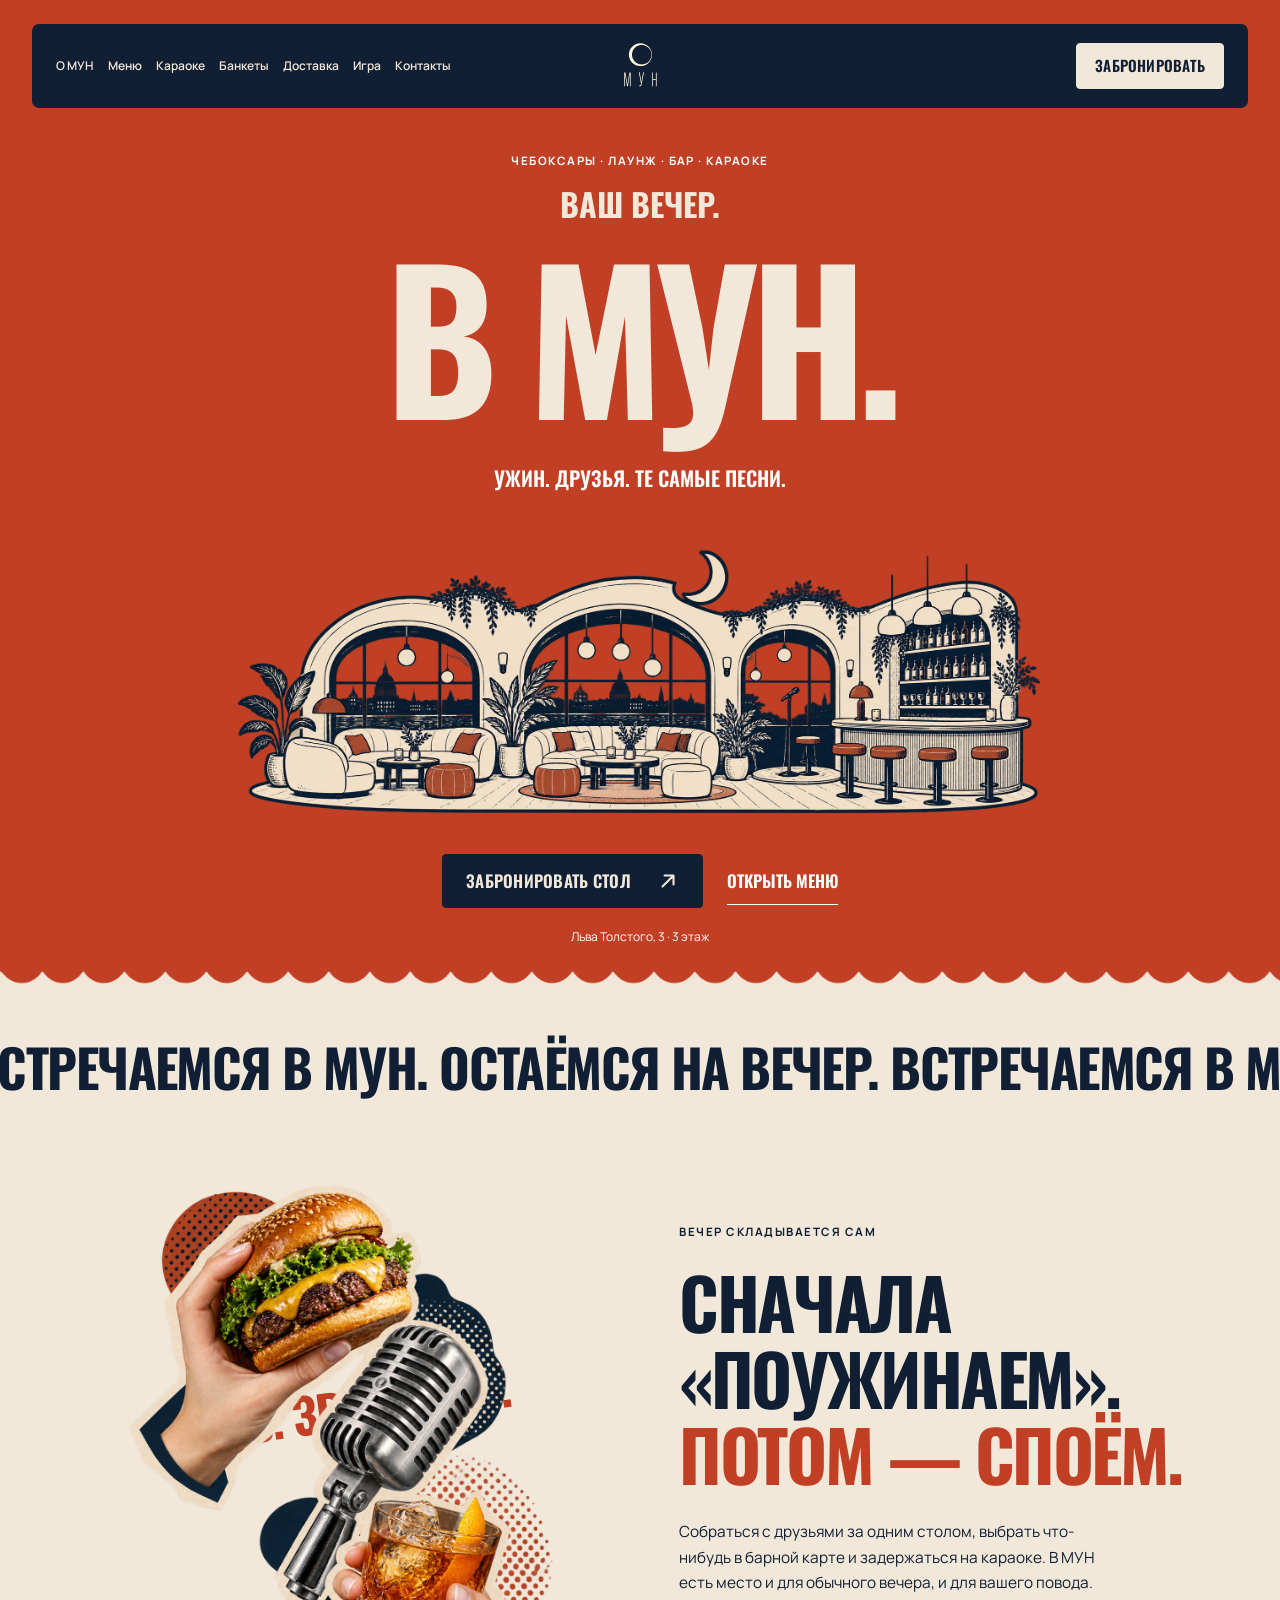
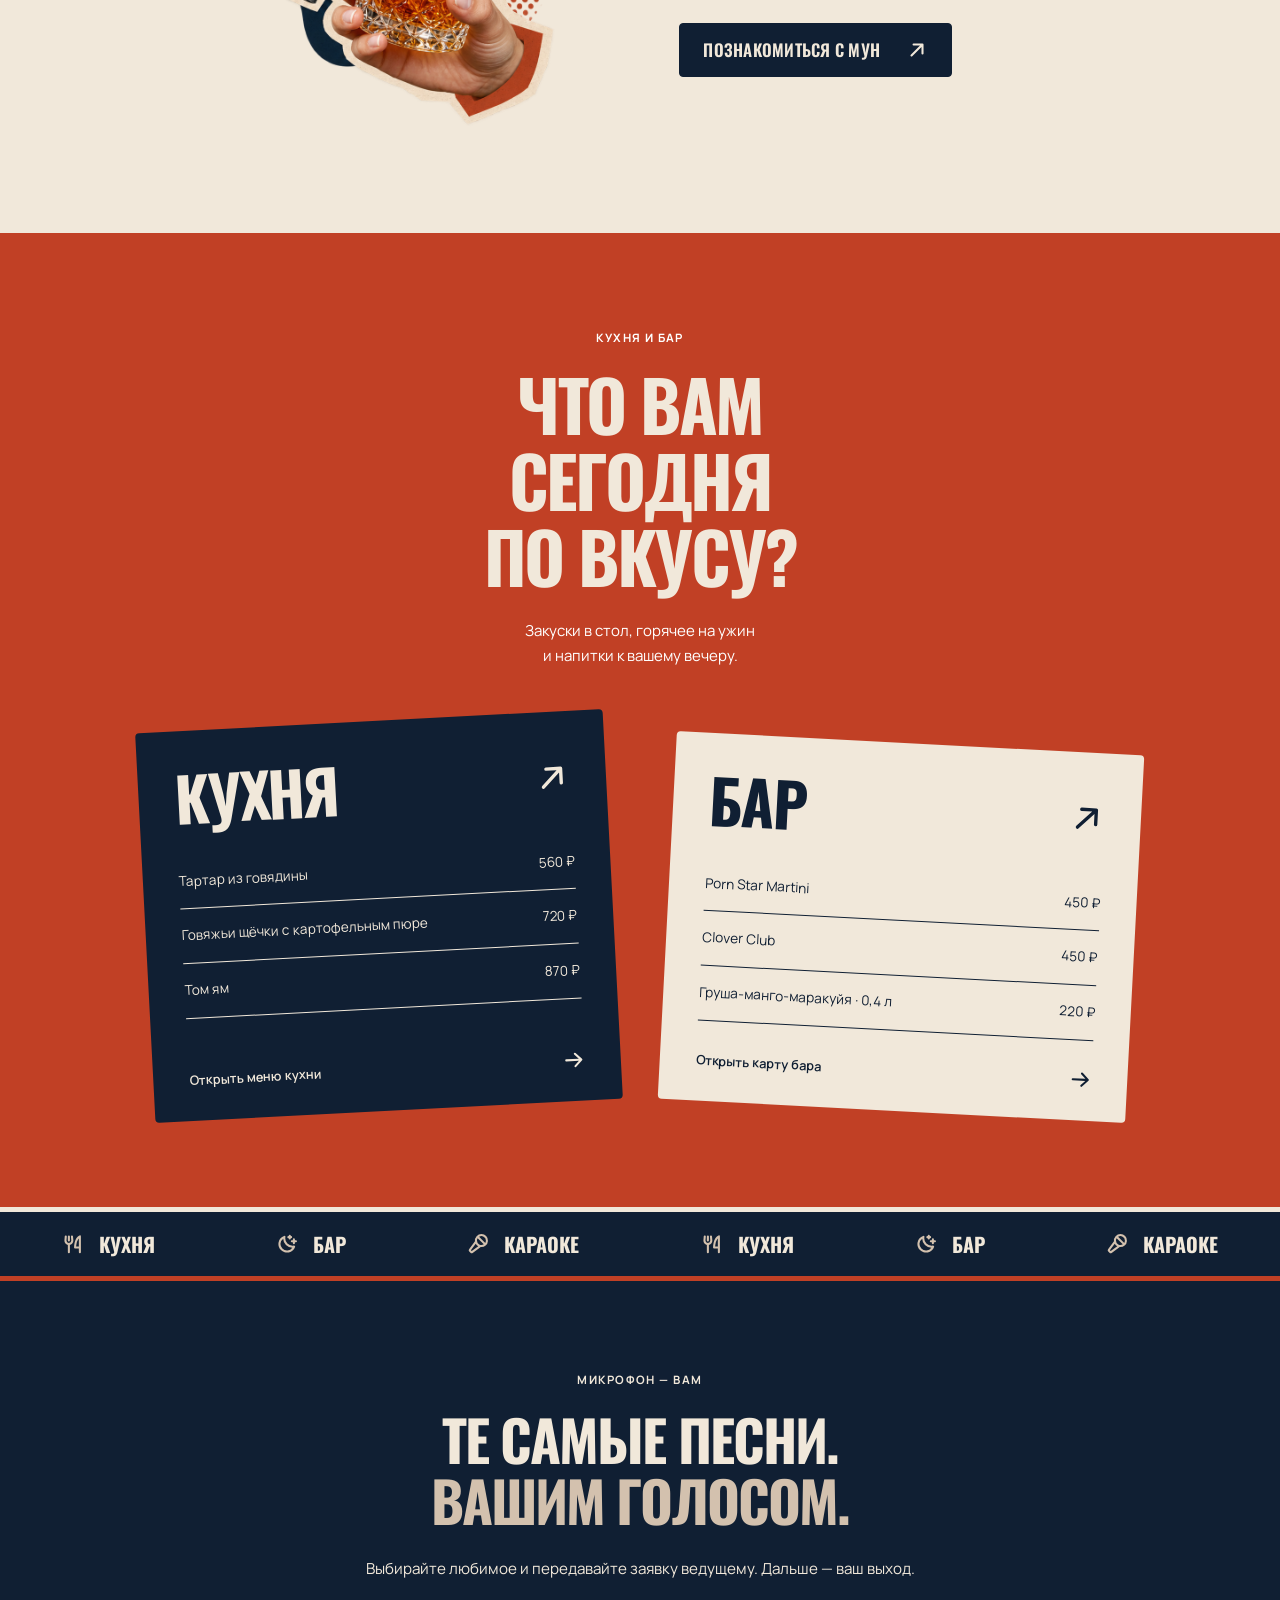
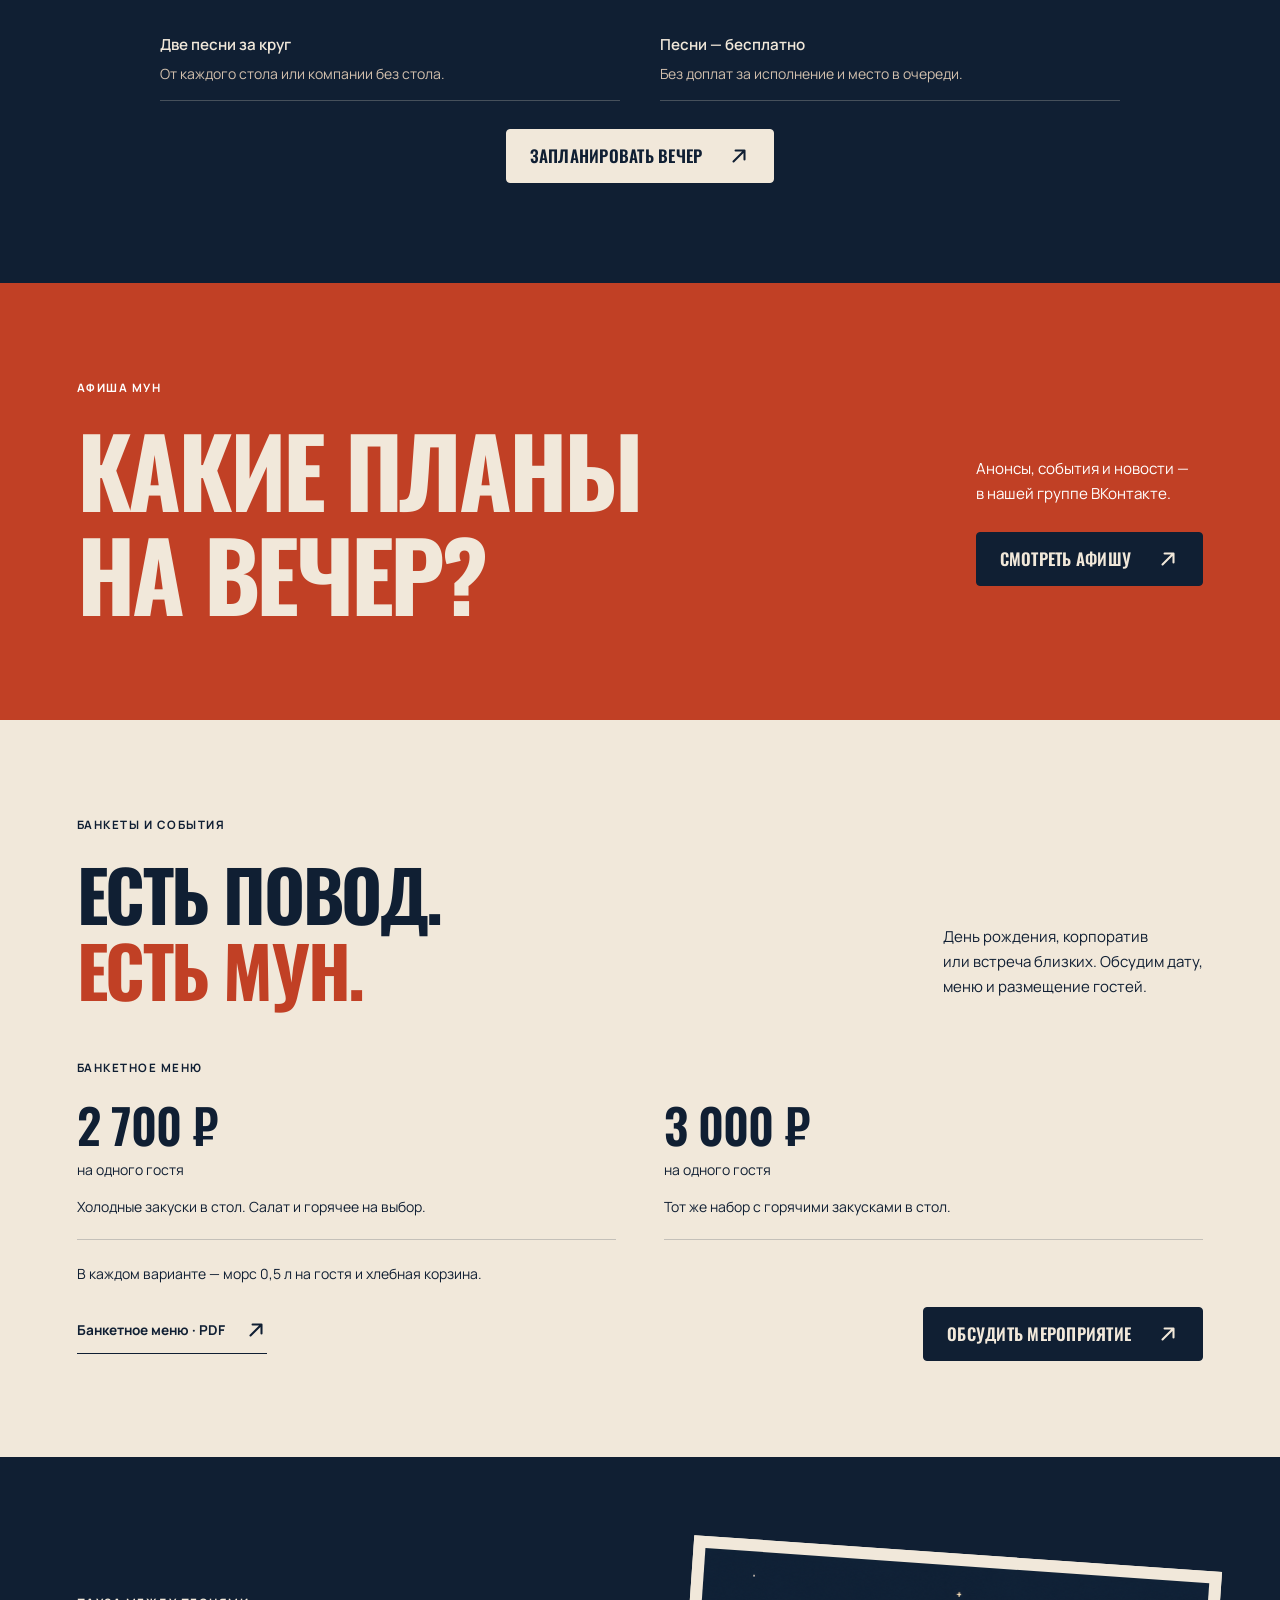
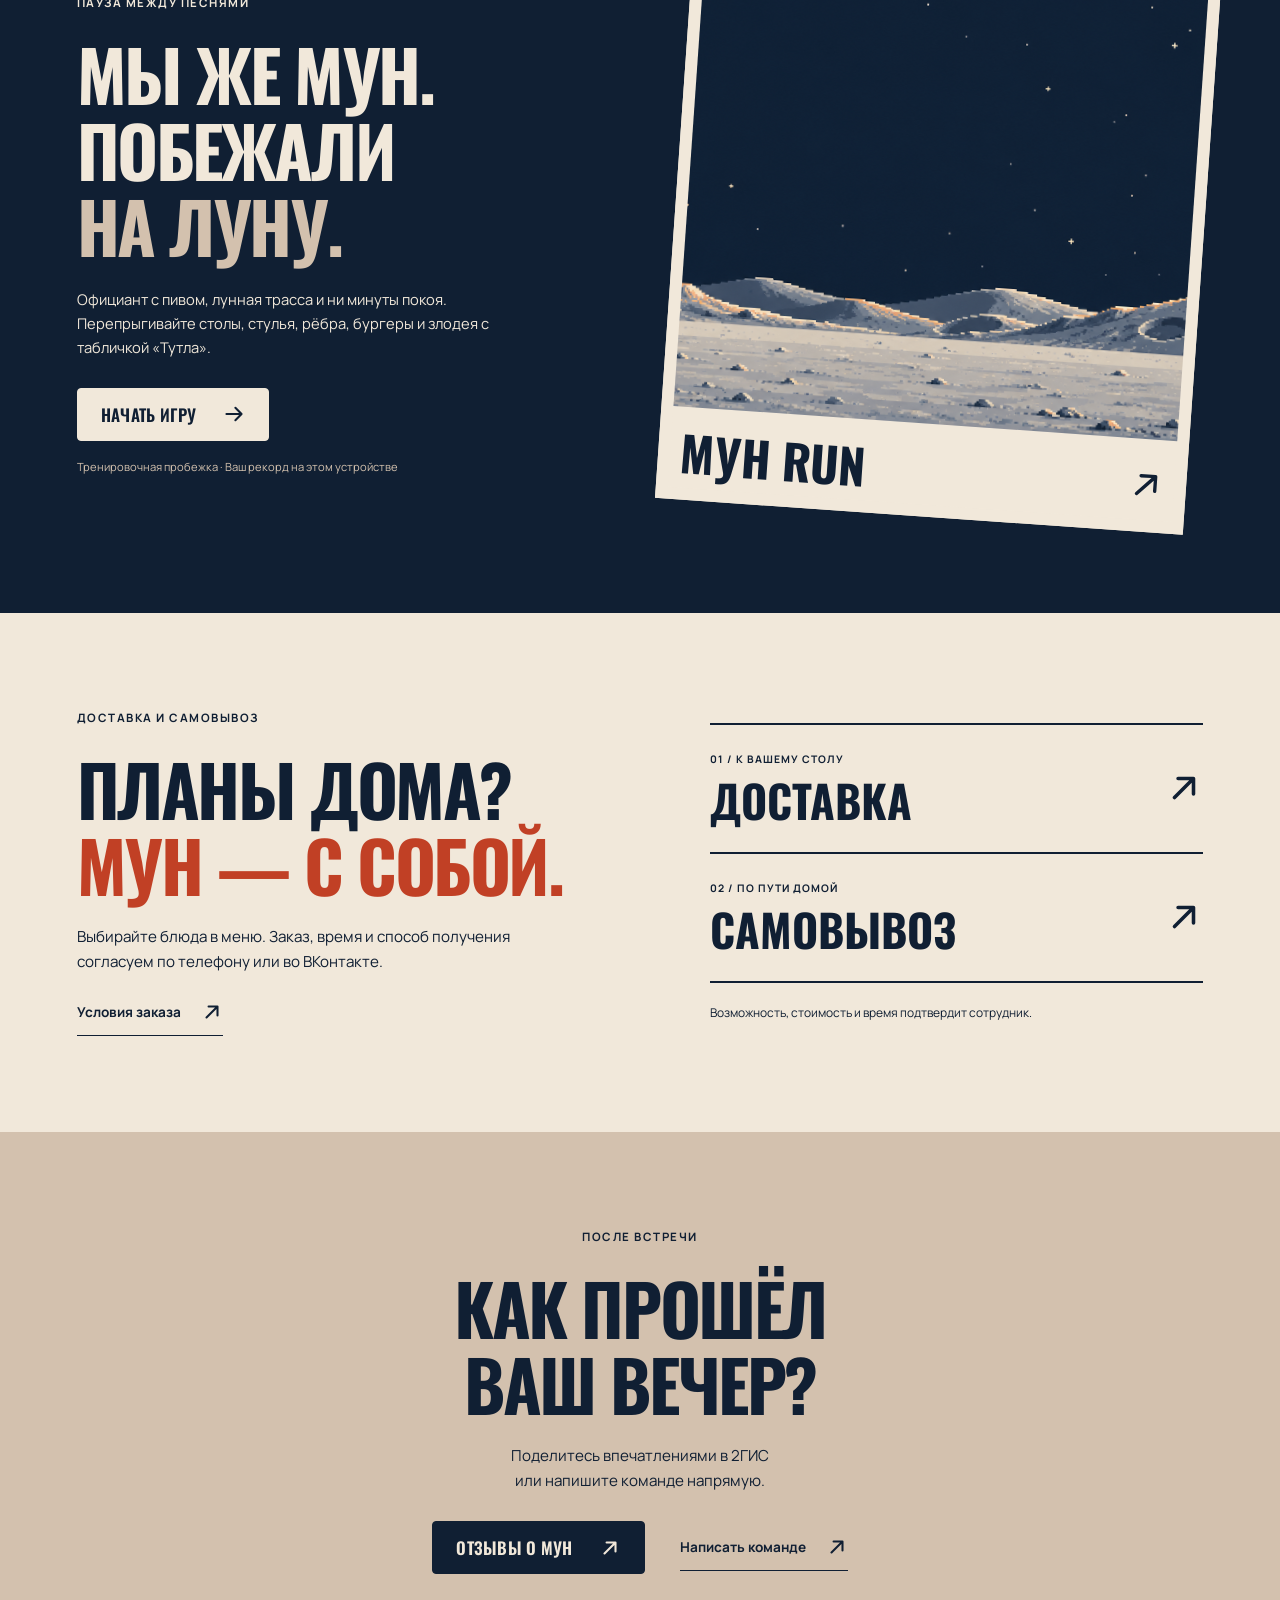
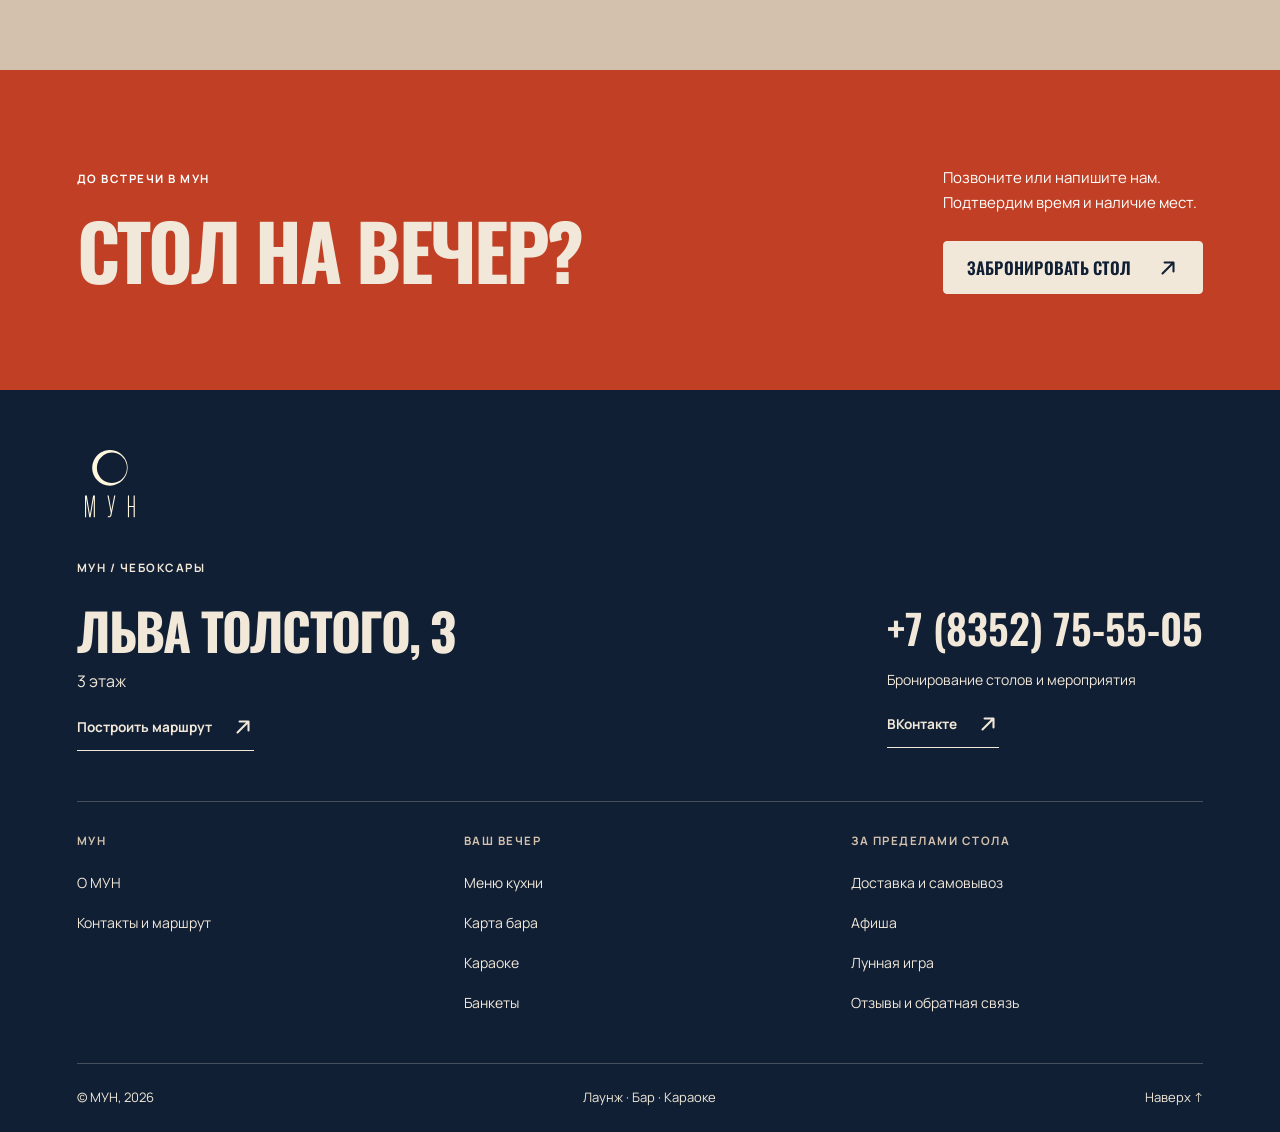
==== commit 83739693: "Remove venue interior photos ahead of renovation Remove the gallery and interior photography from th" ====
--- a/site/index.html
+++ b/site/index.html
@@ -4,10 +4,10 @@
 <title>МУН — лаунж, бар и караоке в Чебоксарах</title>
 <meta name="description" content="МУН в Чебоксарах: кухня и бар, караоке, банкеты, доставка и самовывоз. Забронировать стол на Льва Толстого, 3."><meta name="theme-color" content="#101f33">
 <link rel="icon" type="image/svg+xml" href="data:image/svg+xml,%3Csvg xmlns='http://www.w3.org/2000/svg' viewBox='0 0 32 32'%3E%3Crect width='32' height='32' rx='7' fill='%23101F33'/%3E%3Ctext x='16' y='24' text-anchor='middle' fill='%23F1E8DA' font-size='26' font-family='serif'%3EМ%3C/text%3E%3C/svg%3E">
-<link rel="stylesheet" href="styles.css"><link rel="stylesheet" href="structure.css"><link rel="stylesheet" href="redesign.css?v=20260918"><script src="site.js" defer></script>
+<link rel="stylesheet" href="styles.css"><link rel="stylesheet" href="structure.css"><link rel="stylesheet" href="redesign.css?v=20260920-renovation"><script src="site.js" defer></script>
 </head><body class="redesign home">
 <a class="skip" href="#main">Перейти к содержимому</a>
-<header class="header"><a class="brand" href="index.html" aria-label="МУН — главная"><img src="assets/mun-logo.svg" alt="МУН" width="54" height="61"></a><nav id="site-nav" aria-label="Основная навигация"><a href="about.html">О МУН</a><a href="menu.html">Меню</a><a href="gallery.html">Галерея</a><a href="index.html#karaoke">Караоке</a><a href="index.html#events">Банкеты</a><a href="delivery.html">Доставка</a><a href="game.html">Игра</a><a href="contacts.html">Контакты</a></nav><div class="header-actions"><a class="button button-small" href="tel:+78352755505" data-booking="table">Забронировать</a><button class="nav-toggle" type="button" aria-label="Открыть навигацию" aria-controls="site-nav" aria-expanded="false"><i class="icon menu-icon" aria-hidden="true"></i></button></div></header>
+<header class="header"><a class="brand" href="index.html" aria-label="МУН — главная"><img src="assets/mun-logo.svg" alt="МУН" width="54" height="61"></a><nav id="site-nav" aria-label="Основная навигация"><a href="about.html">О МУН</a><a href="menu.html">Меню</a><a href="index.html#karaoke">Караоке</a><a href="index.html#events">Банкеты</a><a href="delivery.html">Доставка</a><a href="game.html">Игра</a><a href="contacts.html">Контакты</a></nav><div class="header-actions"><a class="button button-small" href="tel:+78352755505" data-booking="table">Забронировать</a><button class="nav-toggle" type="button" aria-label="Открыть навигацию" aria-controls="site-nav" aria-expanded="false"><i class="icon menu-icon" aria-hidden="true"></i></button></div></header>
 <main id="main">
 <section class="moon-hero" aria-labelledby="hero-heading">
   <p class="eyebrow">Чебоксары · Лаунж · Бар · Караоке</p>
@@ -22,14 +22,6 @@
   <div class="evening-art"><span class="collage-caption" aria-hidden="true">ВКУС. ЗВУК. МУН.</span><img src="assets/redesign/evening-collage.png" width="1182" height="1330" alt="Коллаж: бургер, коктейль и микрофон" loading="lazy"></div>
   <div class="evening-copy"><p class="eyebrow">Вечер складывается сам</p><h2 id="about-heading">Сначала<br>«поужинаем».<br><em>Потом — споём.</em></h2><p>Собраться с друзьями за одним столом, выбрать что-нибудь в барной карте и задержаться на караоке. В МУН есть место и для обычного вечера, и для вашего повода.</p><a class="button dark" href="about.html">Познакомиться с МУН <i class="icon arrow-up" aria-hidden="true"></i></a></div>
 </section>
-<section class="section room-section" id="gallery" aria-labelledby="gallery-heading">
-  <div class="title-row"><div><p class="eyebrow">Тот самый стол</p><h2 id="gallery-heading">Ваша компания.<br>Наше место.</h2></div><a class="text-link" href="gallery.html">Вся галерея <i class="icon arrow-up" aria-hidden="true"></i></a></div>
-  <div class="room-photos">
-    <a class="photo-print" href="gallery.html"><img src="assets/lounge.jpg" width="2560" height="1920" alt="Основной зал МУН с мягкими диванами" loading="lazy"><span>Встретимся здесь <i class="icon arrow-up" aria-hidden="true"></i></span></a>
-    <a class="photo-print" href="gallery.html"><img src="assets/private-room.jpg" width="2560" height="1920" alt="Стол у окна в МУН" loading="lazy"><span>Ближе к своим <i class="icon arrow-up" aria-hidden="true"></i></span></a>
-    <a class="photo-print" href="gallery.html"><img src="assets/moon-detail.jpg" width="1511" height="1510" alt="Подвесные кресла и луна на стене в МУН" loading="lazy"><span>Немного Луны <i class="icon arrow-up" aria-hidden="true"></i></span></a>
-  </div>
-</section>
 <section class="section food-section" id="menu" aria-labelledby="menu-heading">
   <p class="eyebrow">Кухня и бар</p><h2 id="menu-heading">Что вам<br>сегодня <em>по вкусу?</em></h2><p class="food-intro">Закуски в стол, горячее на ужин<br>и напитки к вашему вечеру.</p>
   <div class="menu-preview">
@@ -38,20 +30,19 @@
   </div>
 </section>
 <div class="category-band" aria-hidden="true"><span><i class="icon fork-knife"></i> КУХНЯ</span><span><i class="icon moon-stars"></i> БАР</span><span><i class="icon microphone"></i> КАРАОКЕ</span><span><i class="icon fork-knife"></i> КУХНЯ</span><span><i class="icon moon-stars"></i> БАР</span><span><i class="icon microphone"></i> КАРАОКЕ</span></div>
-<section class="section karaoke-section" id="karaoke" aria-labelledby="karaoke-heading">
-  <div class="karaoke-photo"><img src="assets/moon-detail.jpg" alt="Луна и подвесные кресла в МУН" width="1511" height="1510" loading="lazy"><span>Сегодня ваш выход.</span></div>
+<section class="section karaoke-section no-venue-photo" id="karaoke" aria-labelledby="karaoke-heading">
   <div class="karaoke-copy"><p class="eyebrow">Микрофон — вам</p><h2 id="karaoke-heading">Те самые песни.<br><em>Вашим голосом.</em></h2><p class="section-intro">Выбирайте любимое и передавайте заявку ведущему. Дальше — ваш выход.</p><div class="karaoke-rules"><p><strong>Две песни за круг</strong><span>От каждого стола или компании без стола.</span></p><p><strong>Песни — бесплатно</strong><span>Без доплат за исполнение и место в очереди.</span></p></div><a class="button" href="tel:+78352755505" data-booking="karaoke">Запланировать вечер <i class="icon arrow-up" aria-hidden="true"></i></a></div>
 </section>
 <section class="section afisha-section" id="afisha" aria-labelledby="afisha-heading"><p class="eyebrow">Афиша МУН</p><div class="afisha-content"><h2 id="afisha-heading">Какие планы<br>на вечер?</h2><div><p class="section-intro">Анонсы, события и новости —<br>в нашей группе ВКонтакте.</p><a class="button dark" href="https://vk.com/moon_magic_cheb" target="_blank" rel="noopener noreferrer">Смотреть афишу <i class="icon arrow-up" aria-hidden="true"></i></a></div></div></section>
 <section class="section paper events-section" id="events" aria-labelledby="events-heading">
   <div class="title-row"><div><p class="eyebrow">Банкеты и события</p><h2 id="events-heading">Есть повод.<br><em>Есть МУН.</em></h2></div><p>День рождения, корпоратив<br>или встреча близких. Обсудим дату,<br>меню и размещение гостей.</p></div>
-  <div class="events-grid"><div class="event-photo"><img src="assets/private-room.jpg" alt="Зал МУН с диванами у окна" width="2560" height="1920" loading="lazy"></div><div class="event-offer"><p class="eyebrow">Банкетное меню</p><div class="package"><h3>2 700 ₽</h3><span>на одного гостя</span><p>Холодные закуски в стол. Салат и горячее на выбор.</p></div><div class="package"><h3>3 000 ₽</h3><span>на одного гостя</span><p>Тот же набор с горячими закусками в стол.</p></div><p class="package-included">В каждом варианте — морс 0,5 л на гостя и хлебная корзина.</p><a class="text-link" href="assets/banquet-menu.pdf" target="_blank" rel="noopener">Банкетное меню · PDF <i class="icon arrow-up" aria-hidden="true"></i></a><a class="button dark" href="https://vk.com/im?sel=-201844138" data-booking="event">Обсудить мероприятие <i class="icon arrow-up" aria-hidden="true"></i></a></div></div>
+  <div class="events-grid no-venue-photo"><div class="event-offer"><p class="eyebrow">Банкетное меню</p><div class="package"><h3>2 700 ₽</h3><span>на одного гостя</span><p>Холодные закуски в стол. Салат и горячее на выбор.</p></div><div class="package"><h3>3 000 ₽</h3><span>на одного гостя</span><p>Тот же набор с горячими закусками в стол.</p></div><p class="package-included">В каждом варианте — морс 0,5 л на гостя и хлебная корзина.</p><a class="text-link" href="assets/banquet-menu.pdf" target="_blank" rel="noopener">Банкетное меню · PDF <i class="icon arrow-up" aria-hidden="true"></i></a><a class="button dark" href="https://vk.com/im?sel=-201844138" data-booking="event">Обсудить мероприятие <i class="icon arrow-up" aria-hidden="true"></i></a></div></div>
 </section>
 <section class="section moon-game-section" id="lunar-game" aria-labelledby="lunar-heading"><div class="moon-game-copy"><p class="eyebrow">Пауза между песнями</p><h2 id="lunar-heading">Мы же МУН.<br>Побежали<br><em>на Луну.</em></h2><p>Официант с пивом, лунная трасса и ни минуты покоя. Перепрыгивайте столы, стулья, рёбра, бургеры и злодея с табличкой «Тутла».</p><a class="button" href="game.html">Начать игру <i class="icon arrow-right" aria-hidden="true"></i></a><span class="game-note">Тренировочная пробежка · Ваш рекорд на этом устройстве</span></div><a class="game-scene" href="game.html" aria-label="Открыть лунную игру МУН"><img src="assets/game/moon.png" alt="Лунная трасса с кратерами и Землёй на тёмном небе" width="1672" height="941" loading="lazy"><span>МУН RUN <i class="icon arrow-up" aria-hidden="true"></i></span></a></section>
 <section class="section takeaway-section" id="delivery" aria-labelledby="delivery-heading"><div><p class="eyebrow">Доставка и самовывоз</p><h2 id="delivery-heading">Планы дома?<br><em>МУН — с собой.</em></h2><p>Выбирайте блюда в меню. Заказ, время и способ получения согласуем по телефону или во ВКонтакте.</p><a class="text-link" href="delivery.html">Условия заказа <i class="icon arrow-up" aria-hidden="true"></i></a></div><div class="takeaway-options"><a href="https://vk.com/im?sel=-201844138" data-booking="delivery"><span><small>01 / К вашему столу</small><strong>Доставка</strong></span><i class="icon arrow-up" aria-hidden="true"></i></a><a href="https://vk.com/im?sel=-201844138" data-booking="pickup"><span><small>02 / По пути домой</small><strong>Самовывоз</strong></span><i class="icon arrow-up" aria-hidden="true"></i></a><p>Возможность, стоимость и время подтвердит сотрудник.</p></div></section>
 <section class="section feedback-section" id="feedback" aria-labelledby="feedback-heading"><p class="eyebrow">После встречи</p><h2 id="feedback-heading">Как прошёл<br><em>ваш вечер?</em></h2><p>Поделитесь впечатлениями в 2ГИС<br>или напишите команде напрямую.</p><div class="section-actions"><a class="button dark" href="https://2gis.ru/cheboksary/firm/70000001041377088" target="_blank" rel="noopener noreferrer">Отзывы о МУН <i class="icon arrow-up" aria-hidden="true"></i></a><a class="text-link" href="https://vk.com/im?sel=-201844138" target="_blank" rel="noopener noreferrer">Написать команде <i class="icon arrow-up" aria-hidden="true"></i></a></div></section>
 <section class="section booking-section" id="booking"><div><p class="eyebrow">До встречи в МУН</p><h2>Стол на вечер?</h2></div><div><p>Позвоните или напишите нам.<br>Подтвердим время и наличие мест.</p><a class="button" href="tel:+78352755505" data-booking="table">Забронировать стол <i class="icon arrow-up" aria-hidden="true"></i></a></div></section>
 </main>
-<footer id="contacts"><a class="footer-brand" href="index.html" aria-label="МУН — главная"><img src="assets/mun-logo.svg" alt="МУН" width="82" height="93"></a><div class="footer-top"><div><p class="eyebrow">МУН / Чебоксары</p><h2>Льва Толстого, 3</h2><p>3 этаж</p><a class="text-link" href="https://2gis.ru/cheboksary/firm/70000001041377088" target="_blank" rel="noopener noreferrer">Построить маршрут <i class="icon arrow-up" aria-hidden="true"></i></a></div><div class="footer-contact"><a class="contact-phone" href="tel:+78352755505">+7 (8352) 75-55-05</a><p>Бронирование столов и мероприятия</p><a class="text-link" href="https://vk.com/moon_magic_cheb" target="_blank" rel="noopener noreferrer">ВКонтакте <i class="icon arrow-up" aria-hidden="true"></i></a></div></div><div class="footer-links" aria-label="Разделы сайта"><div><p class="eyebrow">МУН</p><a href="about.html">О МУН</a><a href="gallery.html">Галерея</a><a href="contacts.html">Контакты и маршрут</a></div><div><p class="eyebrow">Ваш вечер</p><a href="menu.html">Меню кухни</a><a href="menu.html#bar">Карта бара</a><a href="index.html#karaoke">Караоке</a><a href="index.html#events">Банкеты</a></div><div><p class="eyebrow">За пределами стола</p><a href="delivery.html">Доставка и самовывоз</a><a href="index.html#afisha">Афиша</a><a href="game.html">Лунная игра</a><a href="index.html#feedback">Отзывы и обратная связь</a></div></div><div class="footer-bottom"><span>© МУН, 2026</span><span>Лаунж · Бар · Караоке</span><a href="#main">Наверх ↑</a></div></footer>
+<footer id="contacts"><a class="footer-brand" href="index.html" aria-label="МУН — главная"><img src="assets/mun-logo.svg" alt="МУН" width="82" height="93"></a><div class="footer-top"><div><p class="eyebrow">МУН / Чебоксары</p><h2>Льва Толстого, 3</h2><p>3 этаж</p><a class="text-link" href="https://2gis.ru/cheboksary/firm/70000001041377088" target="_blank" rel="noopener noreferrer">Построить маршрут <i class="icon arrow-up" aria-hidden="true"></i></a></div><div class="footer-contact"><a class="contact-phone" href="tel:+78352755505">+7 (8352) 75-55-05</a><p>Бронирование столов и мероприятия</p><a class="text-link" href="https://vk.com/moon_magic_cheb" target="_blank" rel="noopener noreferrer">ВКонтакте <i class="icon arrow-up" aria-hidden="true"></i></a></div></div><div class="footer-links" aria-label="Разделы сайта"><div><p class="eyebrow">МУН</p><a href="about.html">О МУН</a><a href="contacts.html">Контакты и маршрут</a></div><div><p class="eyebrow">Ваш вечер</p><a href="menu.html">Меню кухни</a><a href="menu.html#bar">Карта бара</a><a href="index.html#karaoke">Караоке</a><a href="index.html#events">Банкеты</a></div><div><p class="eyebrow">За пределами стола</p><a href="delivery.html">Доставка и самовывоз</a><a href="index.html#afisha">Афиша</a><a href="game.html">Лунная игра</a><a href="index.html#feedback">Отзывы и обратная связь</a></div></div><div class="footer-bottom"><span>© МУН, 2026</span><span>Лаунж · Бар · Караоке</span><a href="#main">Наверх ↑</a></div></footer>
 <dialog id="booking-dialog" aria-labelledby="booking-title" aria-describedby="booking-description"><div class="dialog-inner"><button class="dialog-close" type="button" aria-label="Закрыть"><i class="icon close-icon" aria-hidden="true"></i></button><p class="eyebrow">МУН / Бронирование</p><h2 id="booking-title">Договоримся о встрече.</h2><p id="booking-description">Сообщите дату, время и количество гостей. Менеджер проверит наличие мест и подтвердит бронь.</p><a class="button dark" href="https://vk.com/im?sel=-201844138" target="_blank" rel="noopener noreferrer">Написать во ВКонтакте <i class="icon arrow-up" aria-hidden="true"></i></a><a class="dialog-phone" href="tel:+78352755505">+7 (8352) 75-55-05</a><p class="dialog-note">Бронь действует после подтверждения менеджером.</p></div></dialog>
 </body></html>
--- a/site/redesign.css
+++ b/site/redesign.css
@@ -167,3 +167,25 @@
 @media(max-width:600px){.redesign .header{gap:8px}.redesign .header .button{font-size:.76rem;padding:11px 9px}}
 @media(max-width:360px){.redesign .header .button{font-size:.69rem;padding:11px 7px}}
 @media(max-width:1180px){.redesign .header>nav{grid-column:auto;grid-row:auto}}
+
+/* Renovation: current venue photos are withdrawn; artwork remains. */
+.redesign .karaoke-section.no-venue-photo{display:block}
+.no-venue-photo>.karaoke-copy{max-width:960px;margin:0 auto;text-align:center}
+.redesign .no-venue-photo>.karaoke-copy .section-intro{max-width:560px;margin:25px auto 0}
+.no-venue-photo .karaoke-rules{display:grid;grid-template-columns:1fr 1fr;gap:40px;text-align:left;margin-top:36px}
+.events-section .events-grid.no-venue-photo{display:block}
+.events-grid.no-venue-photo>.event-offer{display:grid;grid-template-columns:1fr 1fr;gap:22px 48px;align-items:start}
+.events-grid.no-venue-photo .event-offer>.eyebrow,.events-grid.no-venue-photo .package-included{grid-column:1/-1;margin:0}
+.events-grid.no-venue-photo .package{height:100%;padding-top:0}
+.events-grid.no-venue-photo .event-offer>.text-link{justify-self:start;margin:0}
+.events-grid.no-venue-photo .event-offer>.button{justify-self:end;width:auto;max-width:100%}
+.content-split.no-venue-photo{grid-template-columns:1fr;max-width:900px}
+.contacts-layout.no-venue-photo .contact-details{display:grid;grid-template-columns:1fr 1fr;gap:0 48px}
+.contacts-layout.no-venue-photo .contact-details>div{padding:23px 0}
+@media(max-width:600px){
+ .no-venue-photo .karaoke-rules,.events-grid.no-venue-photo>.event-offer,.contacts-layout.no-venue-photo .contact-details{grid-template-columns:1fr;gap:18px}
+ .no-venue-photo .karaoke-rules{gap:0;margin-top:22px}
+ .events-grid.no-venue-photo .event-offer>.button{justify-self:start;width:100%;margin-top:8px}
+ .events-grid.no-venue-photo .event-offer>.text-link{font-size:.8rem}
+ .contacts-layout.no-venue-photo .contact-details{gap:0}
+}
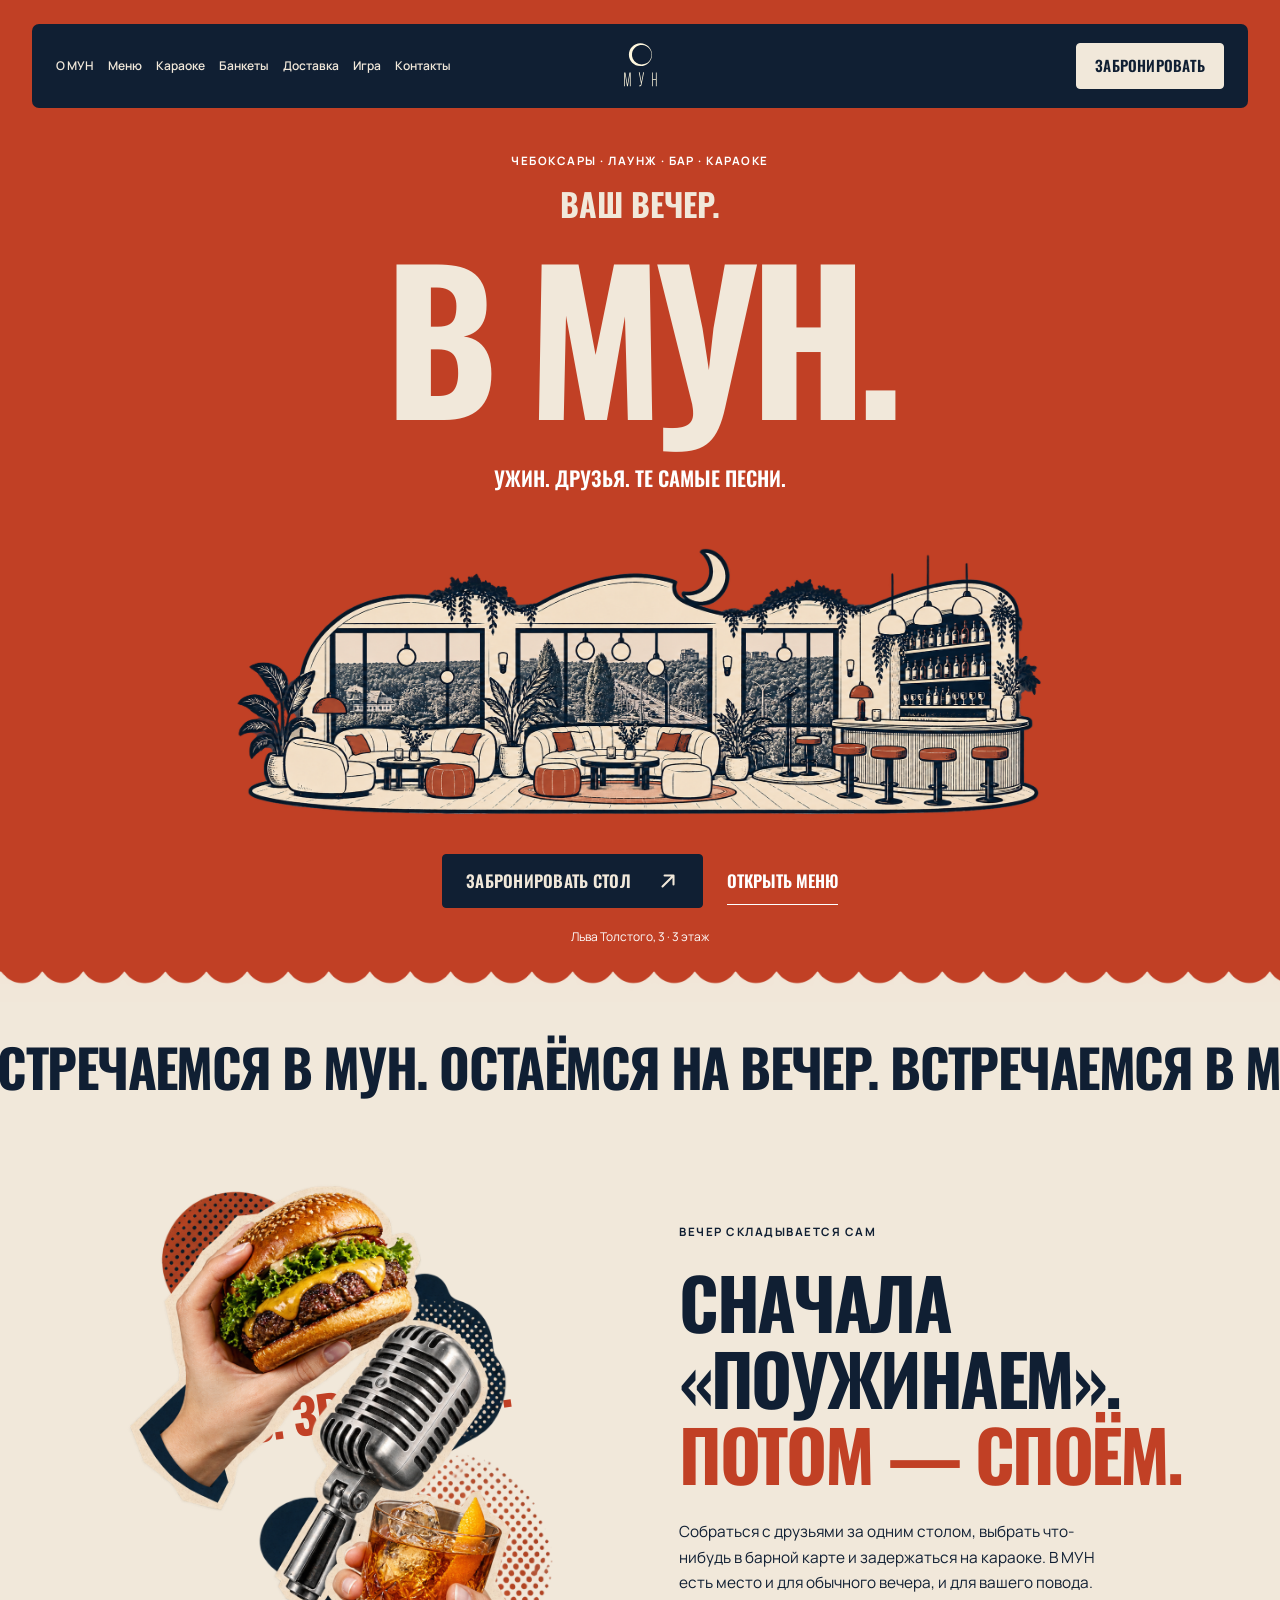
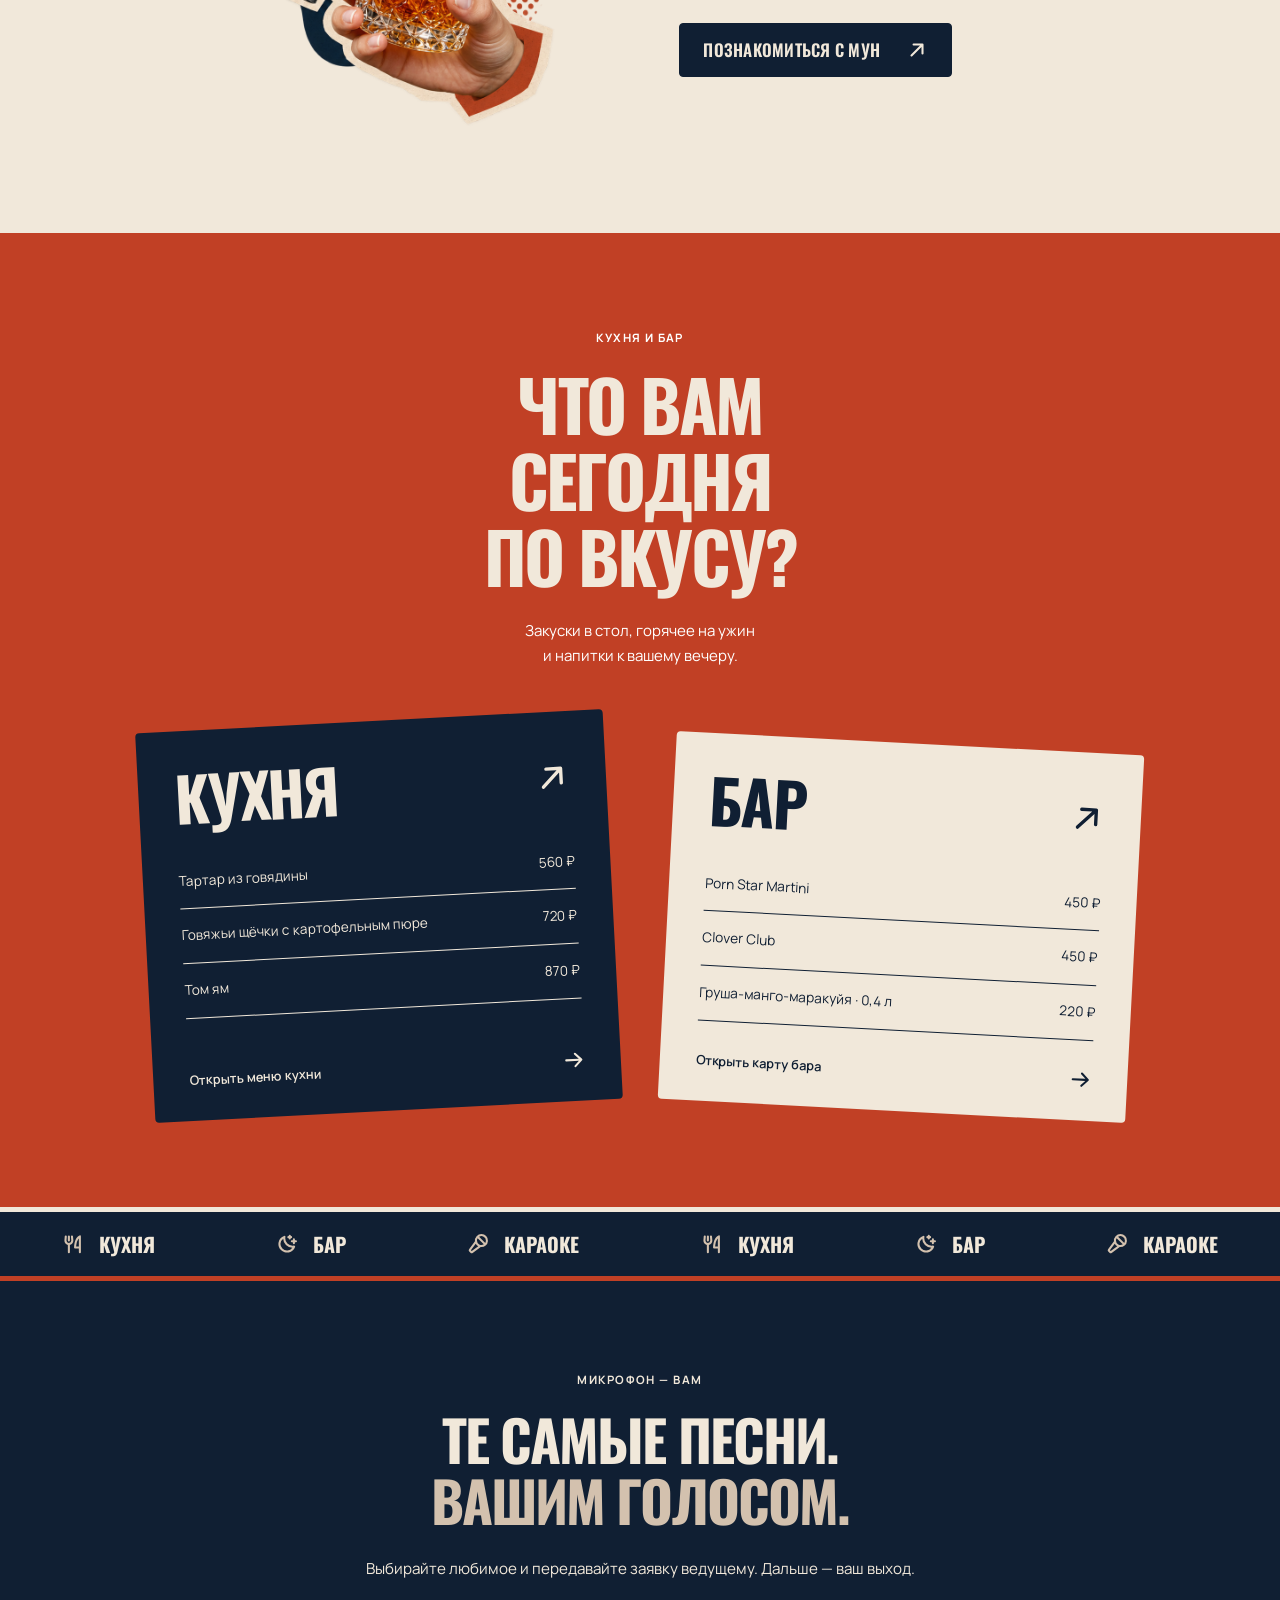
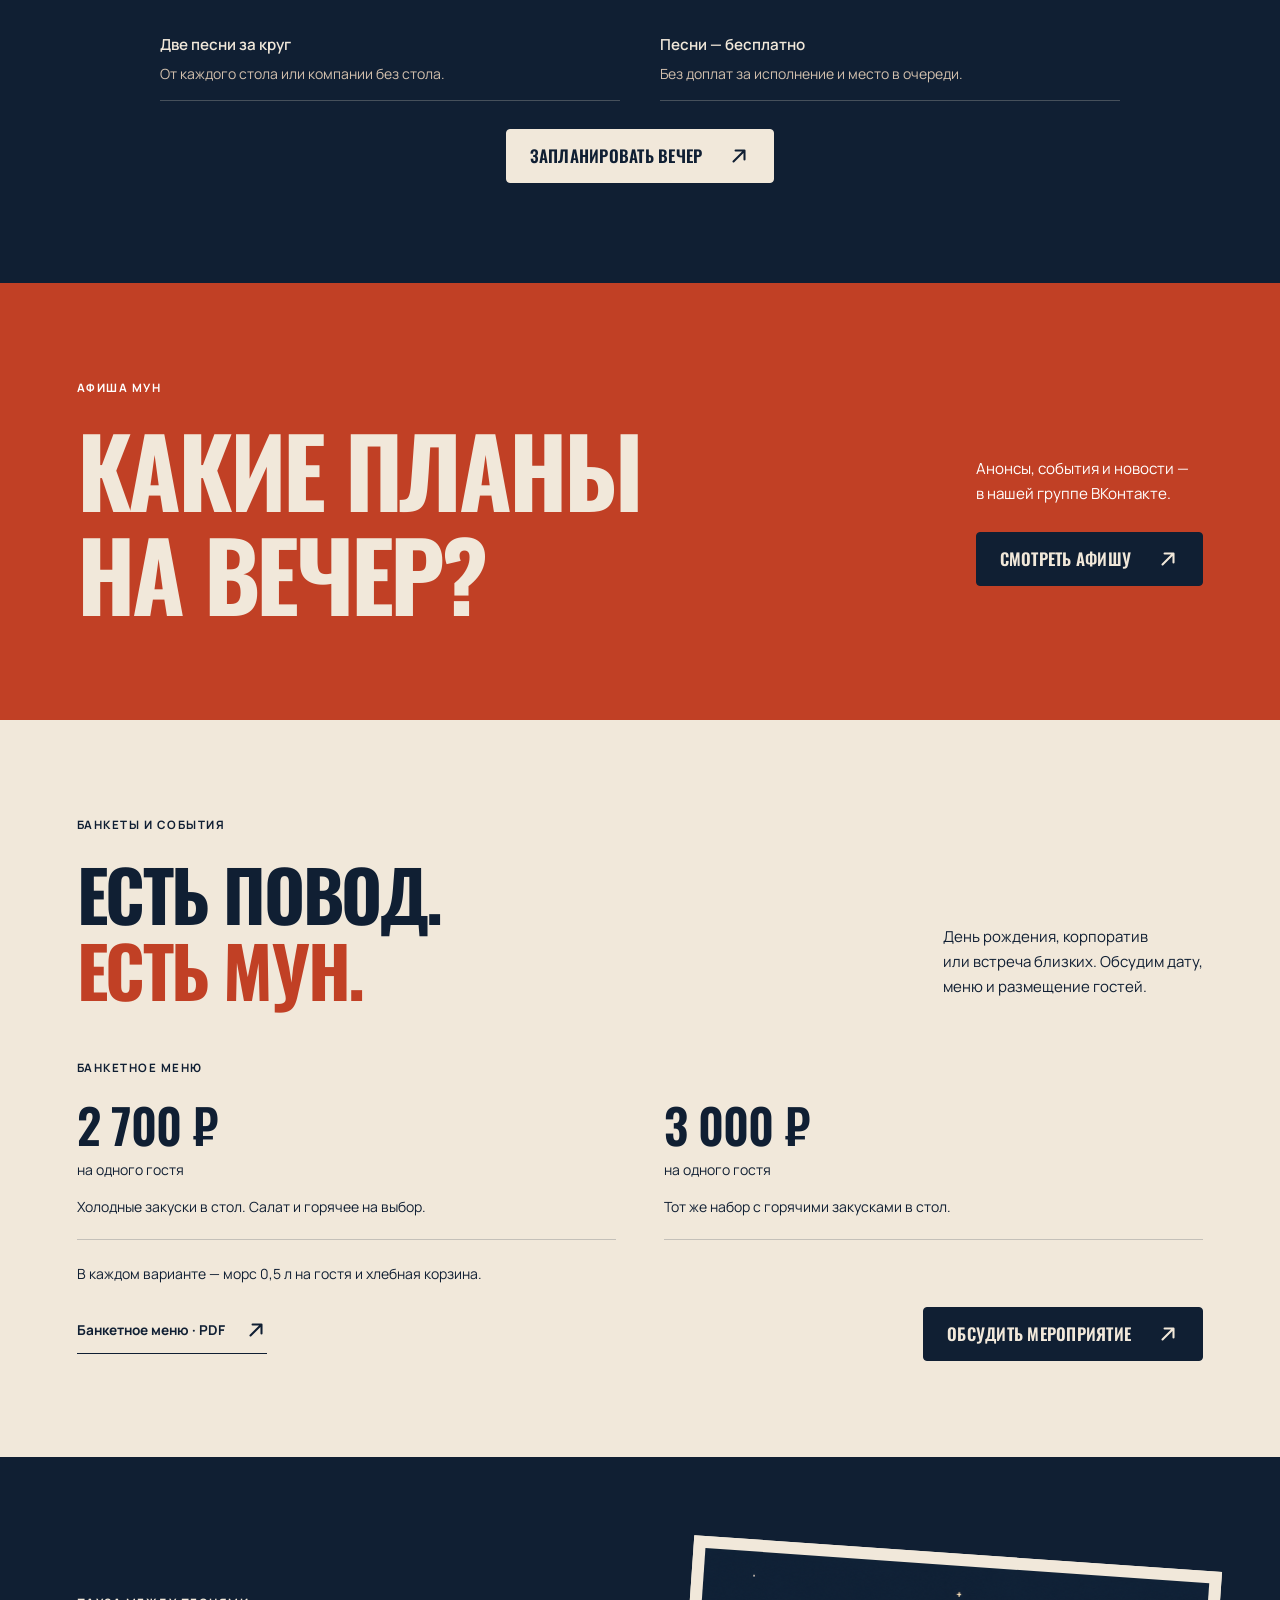
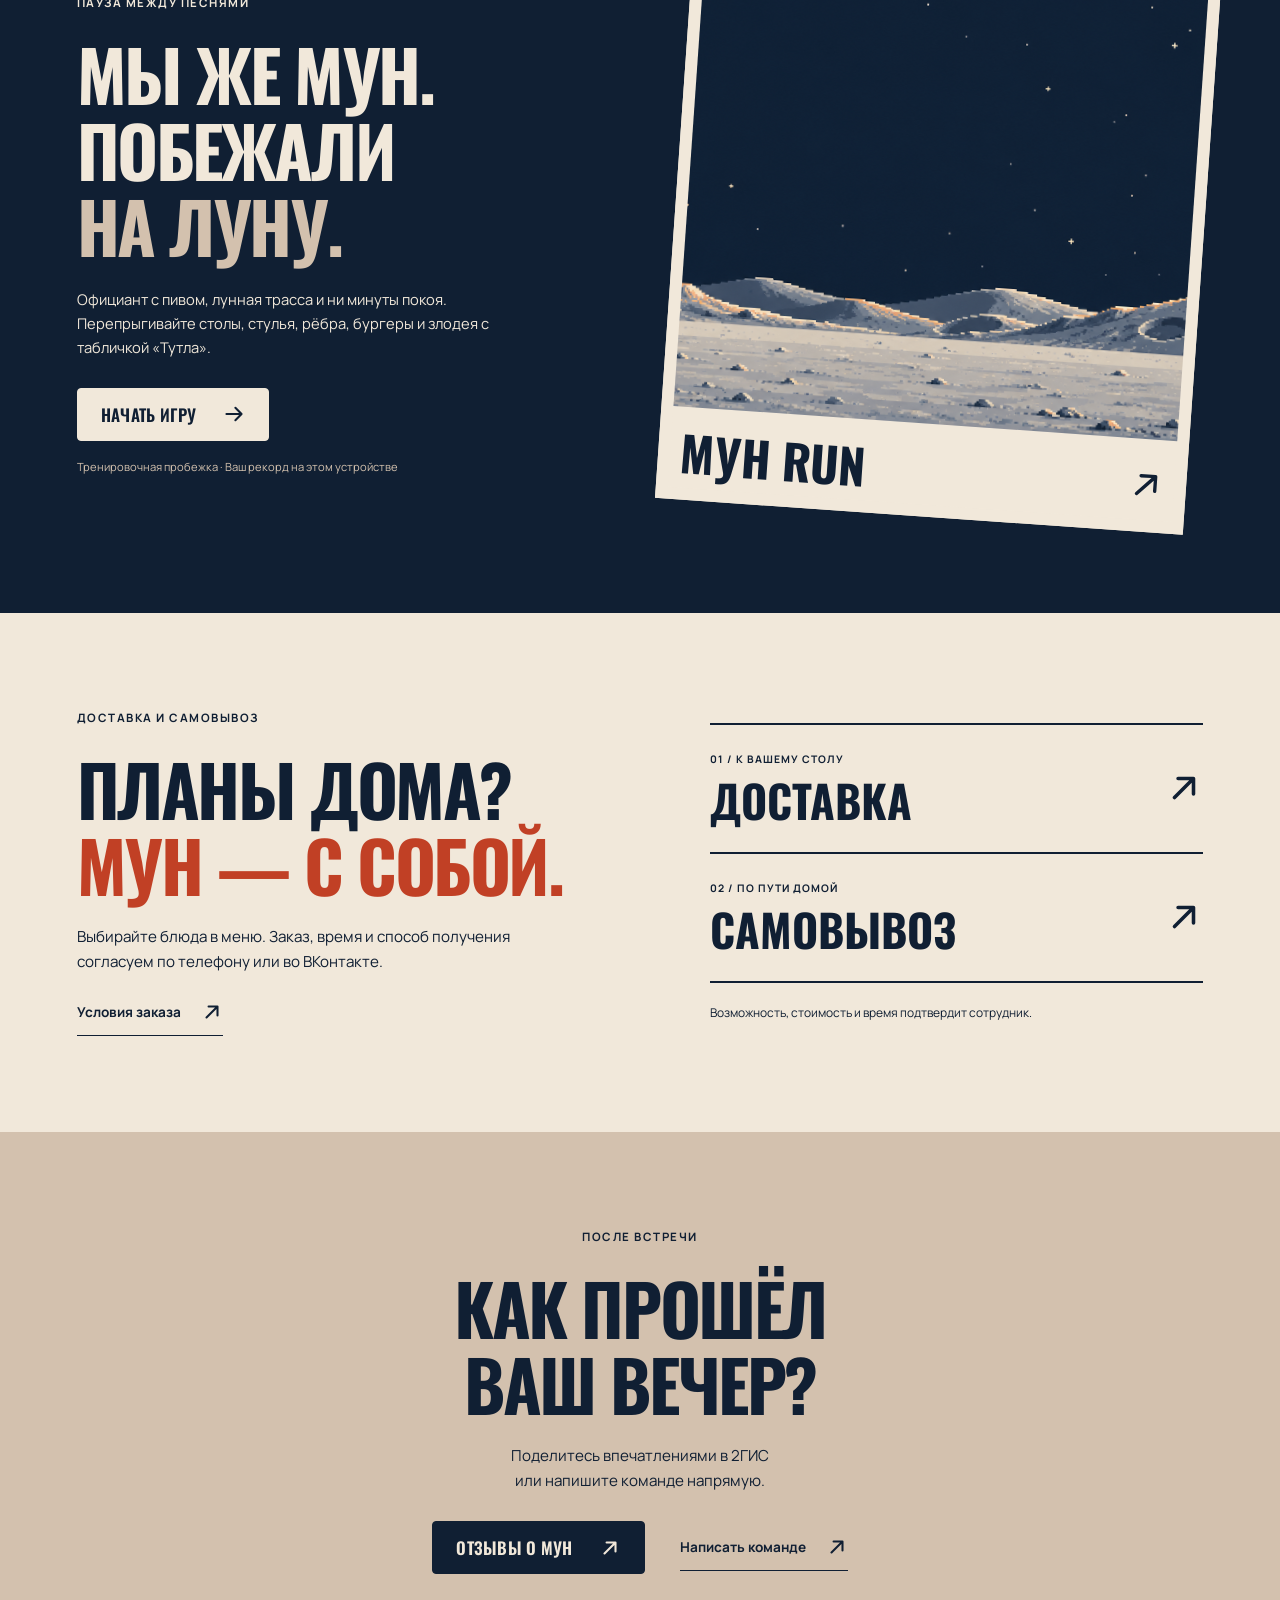
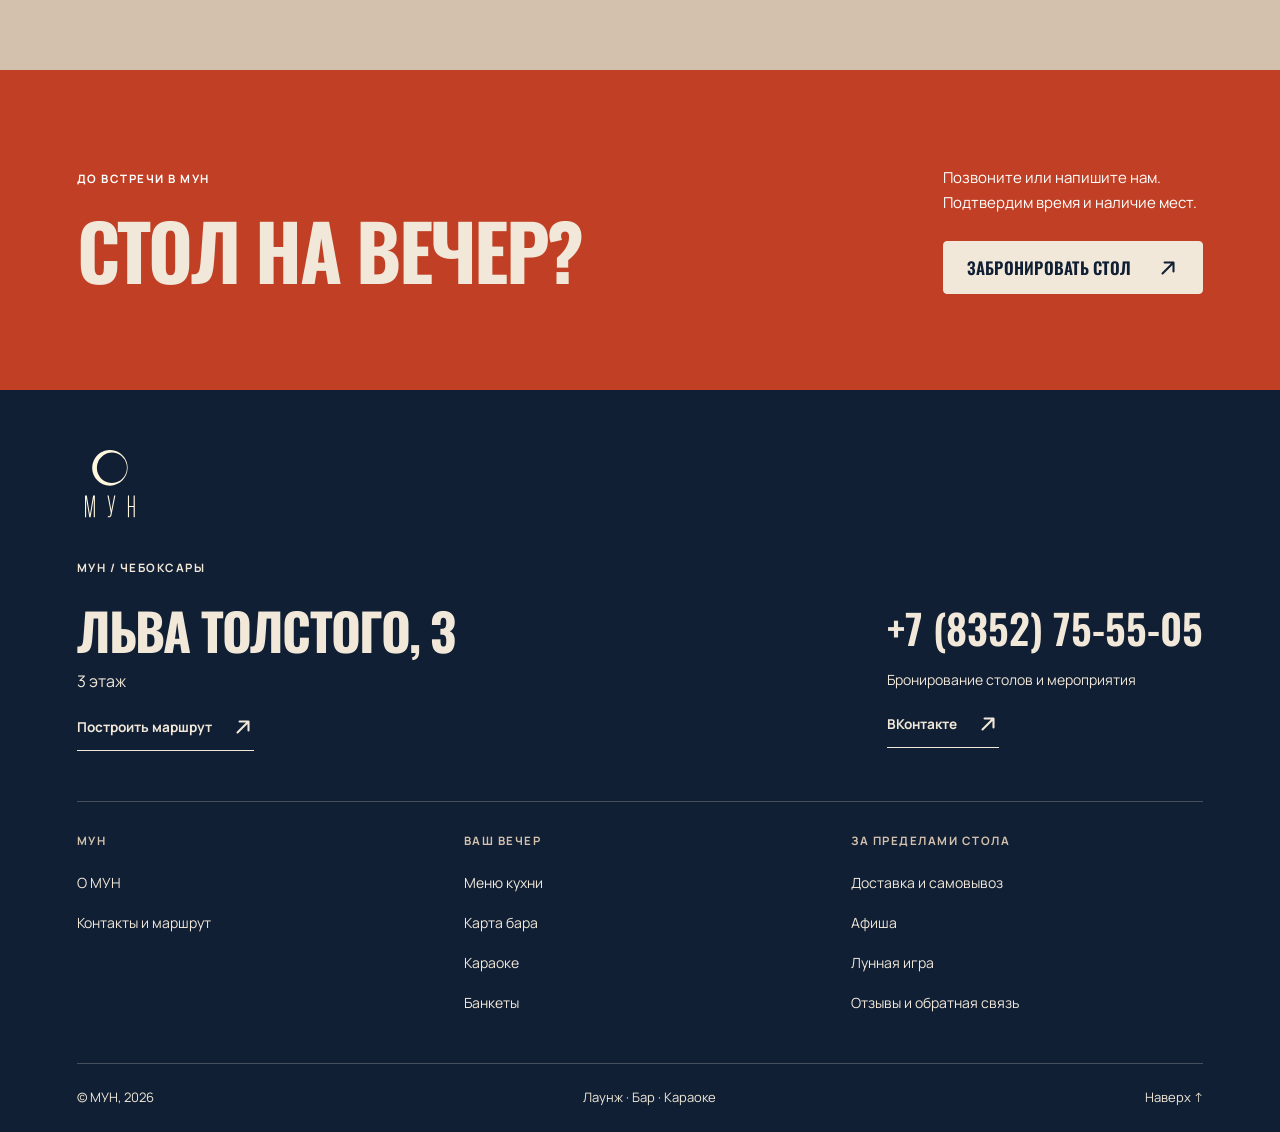
==== commit b6c49f1d: "Refine lounge illustration with straight panoramic windows and real forest view" ====
--- a/site/index.html
+++ b/site/index.html
@@ -13,7 +13,7 @@
   <p class="eyebrow">Чебоксары · Лаунж · Бар · Караоке</p>
   <h1 id="hero-heading"><span class="hero-prefix">Ваш вечер.</span>В МУН.</h1>
   <p class="hero-tagline">Ужин. Друзья. Те самые песни.</p>
-  <img class="hero-art" src="assets/redesign/hero-lounge.png" alt="Рисованная сцена лаунжа под полумесяцем" width="1942" height="809" fetchpriority="high">
+  <img class="hero-art" src="assets/redesign/hero-lounge-panoramic.png" alt="Рисованный лаунж с прямыми панорамными окнами, видом на лес и дорогу на подъёме" width="1942" height="809" fetchpriority="high">
   <div class="moon-hero-actions"><a class="button dark" href="tel:+78352755505" data-booking="table">Забронировать стол <i class="icon arrow-up" aria-hidden="true"></i></a><a class="hero-menu-link" href="menu.html">Открыть меню</a></div>
   <a class="moon-address" href="contacts.html">Льва Толстого, 3 · 3 этаж</a>
 </section>
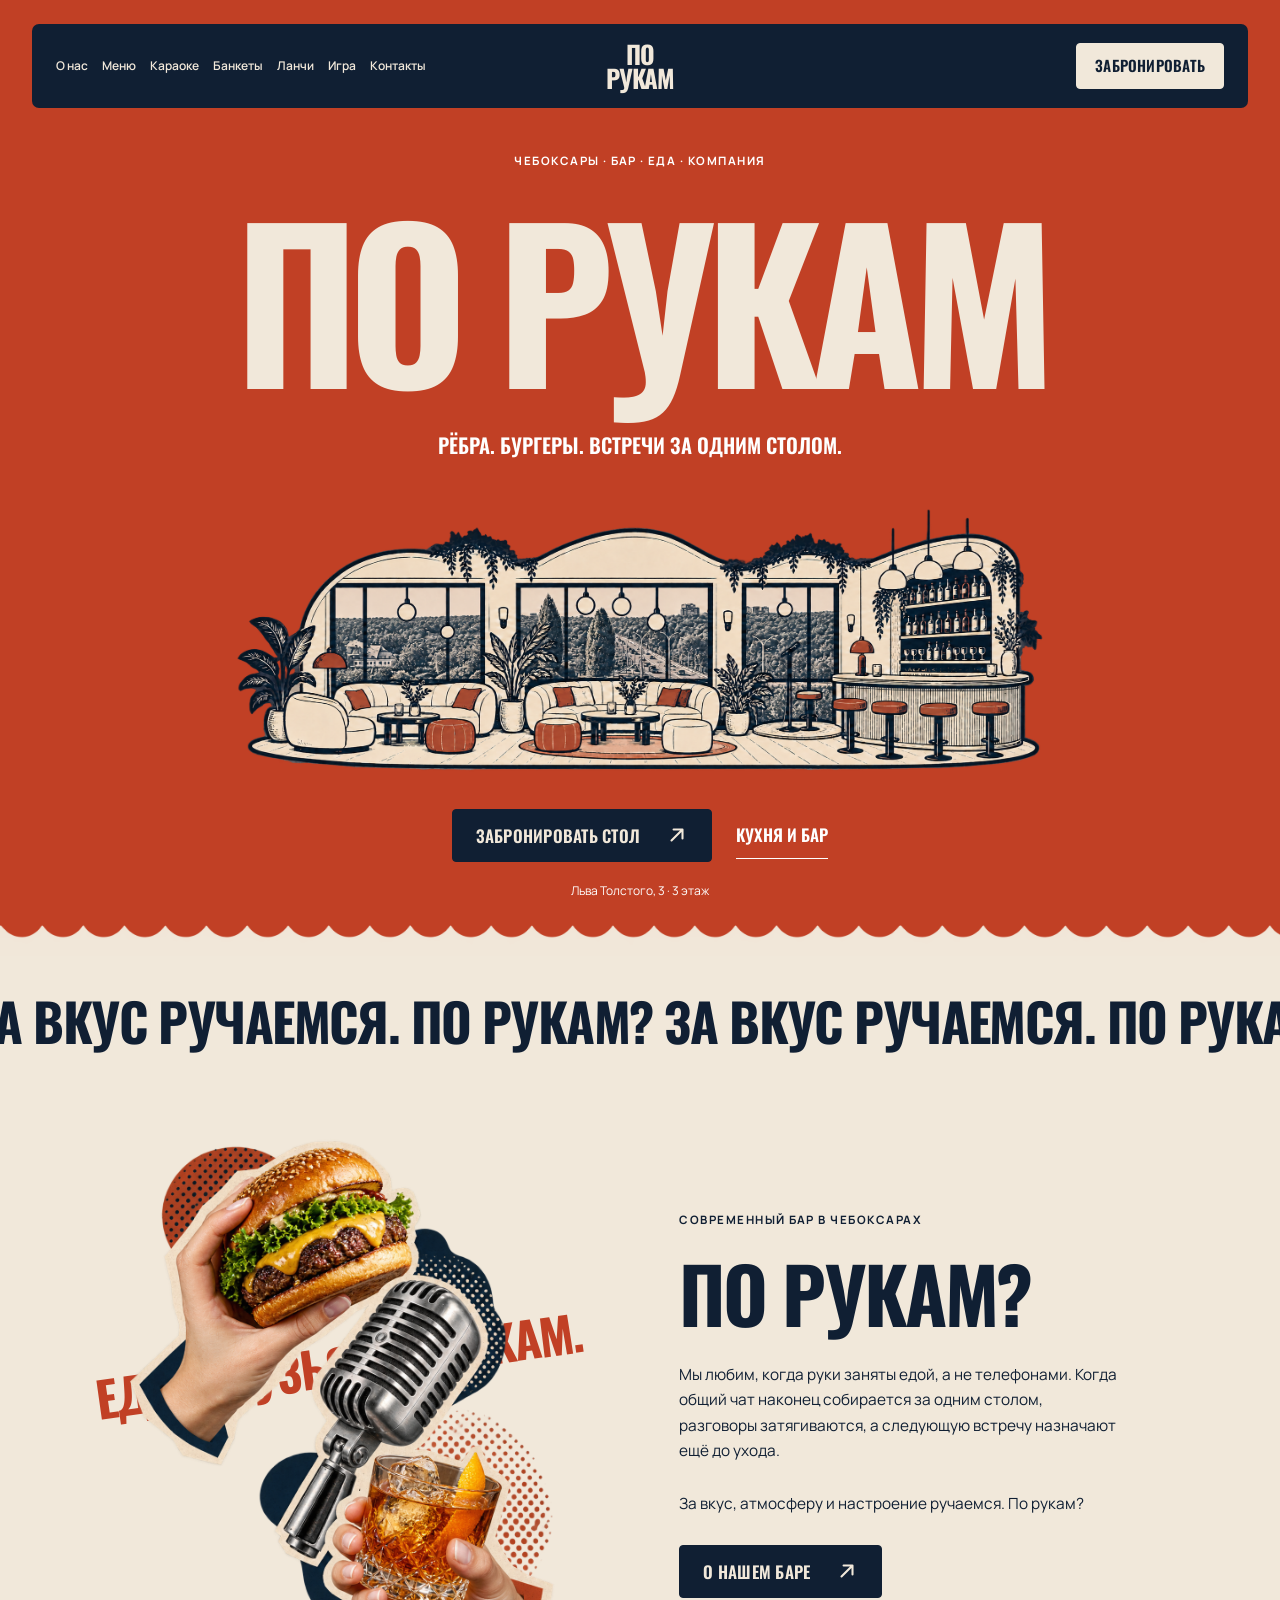
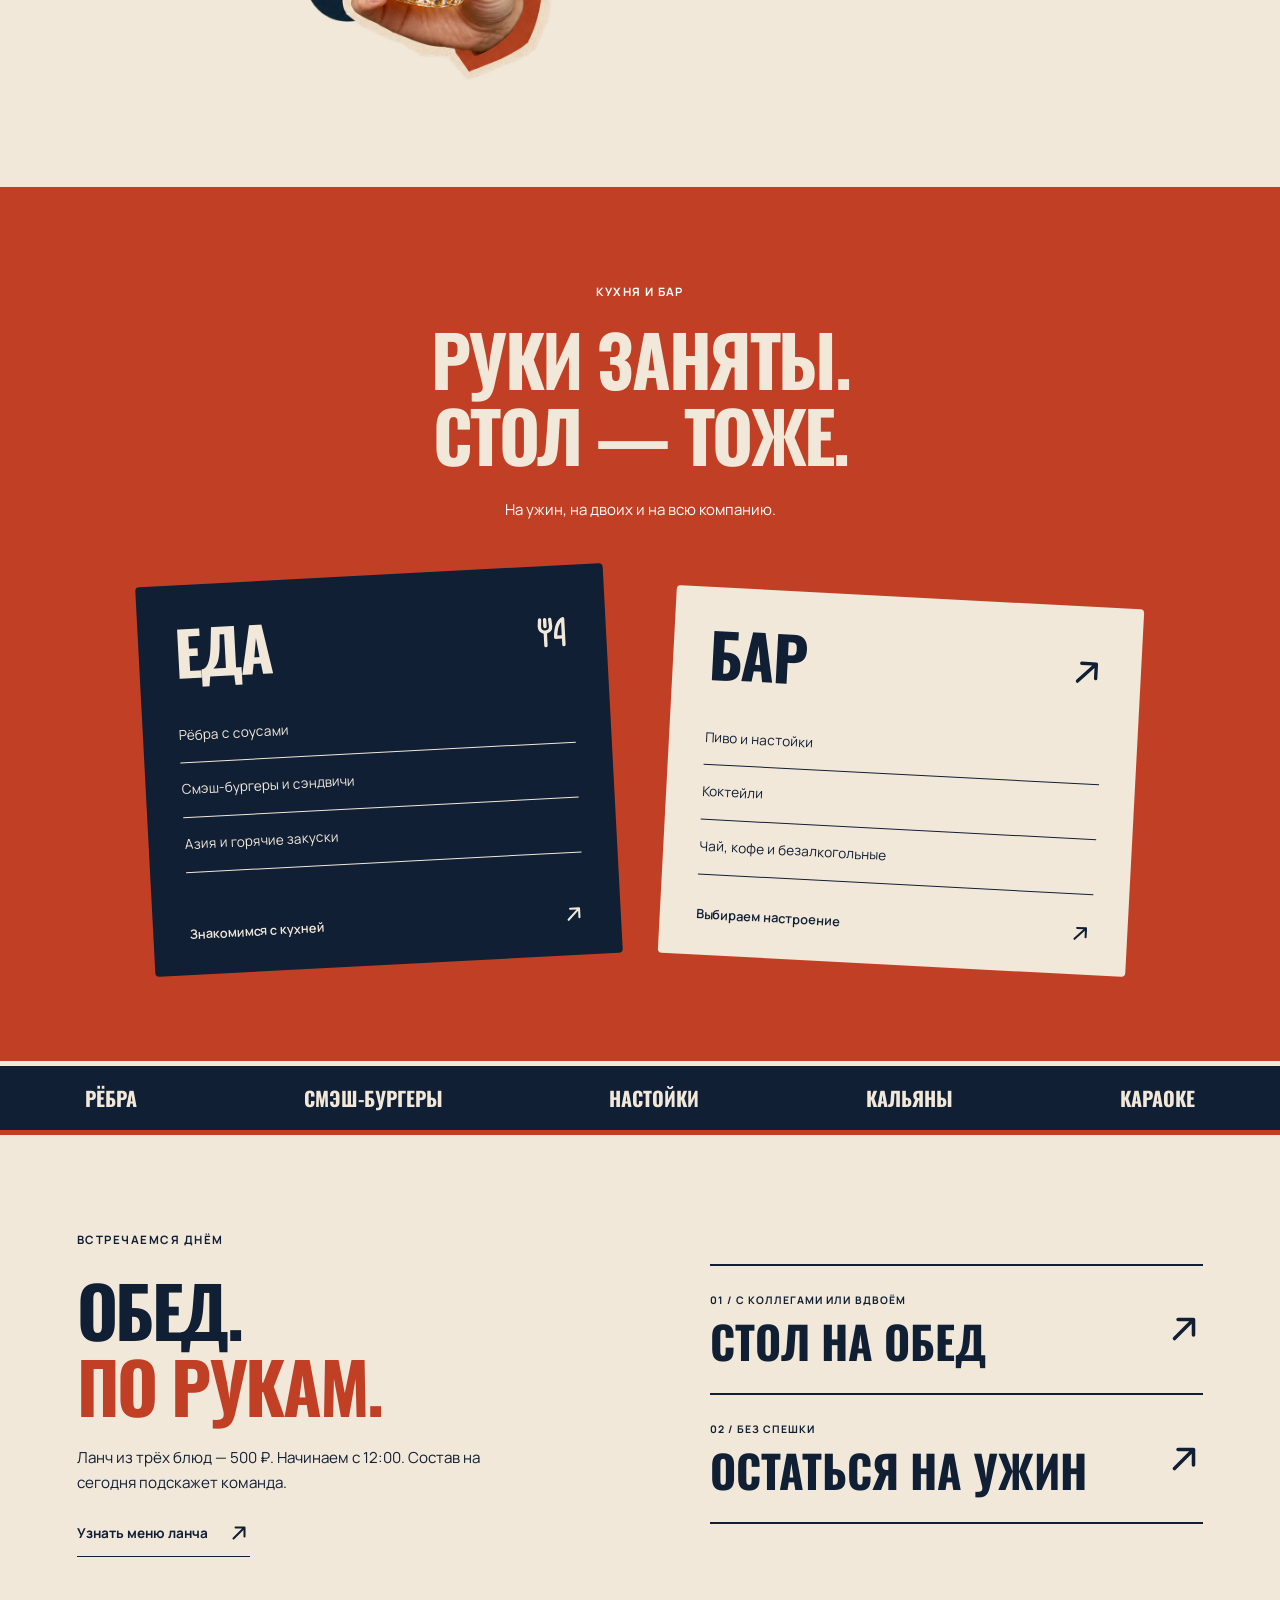
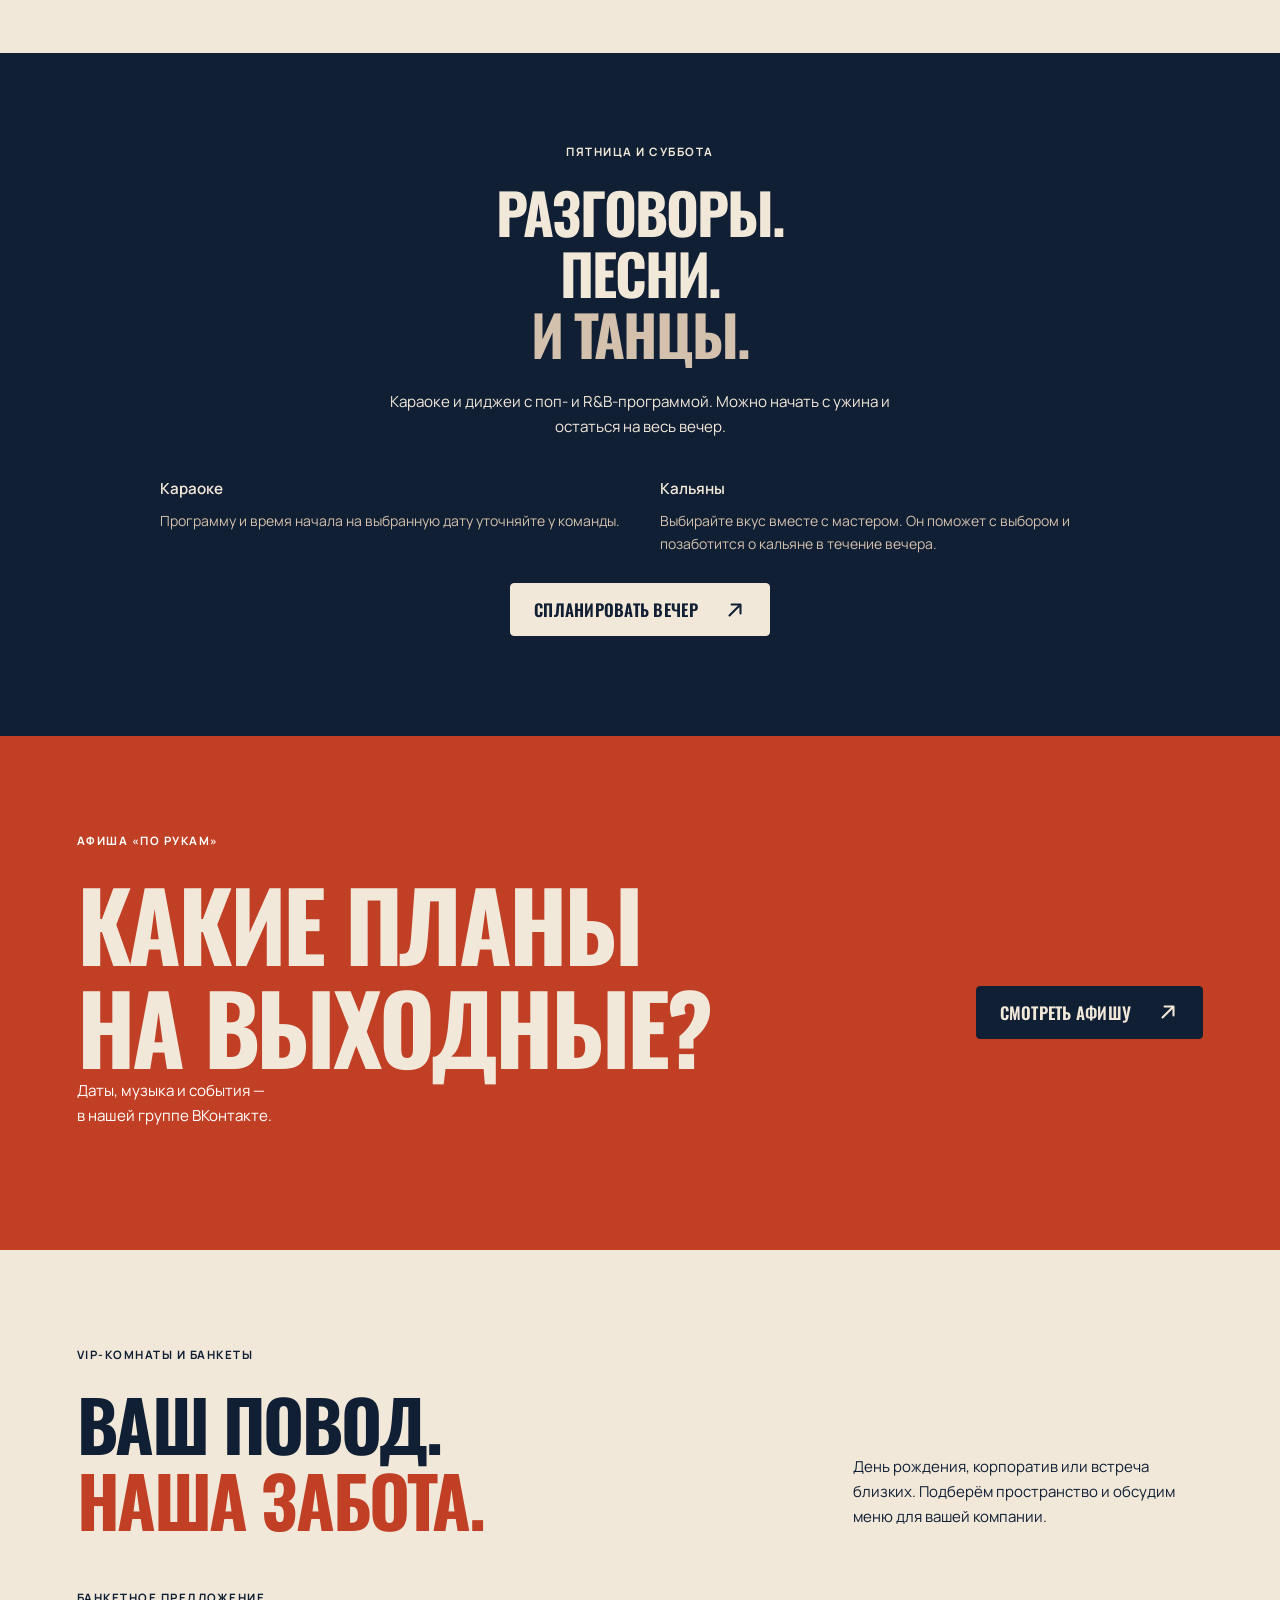
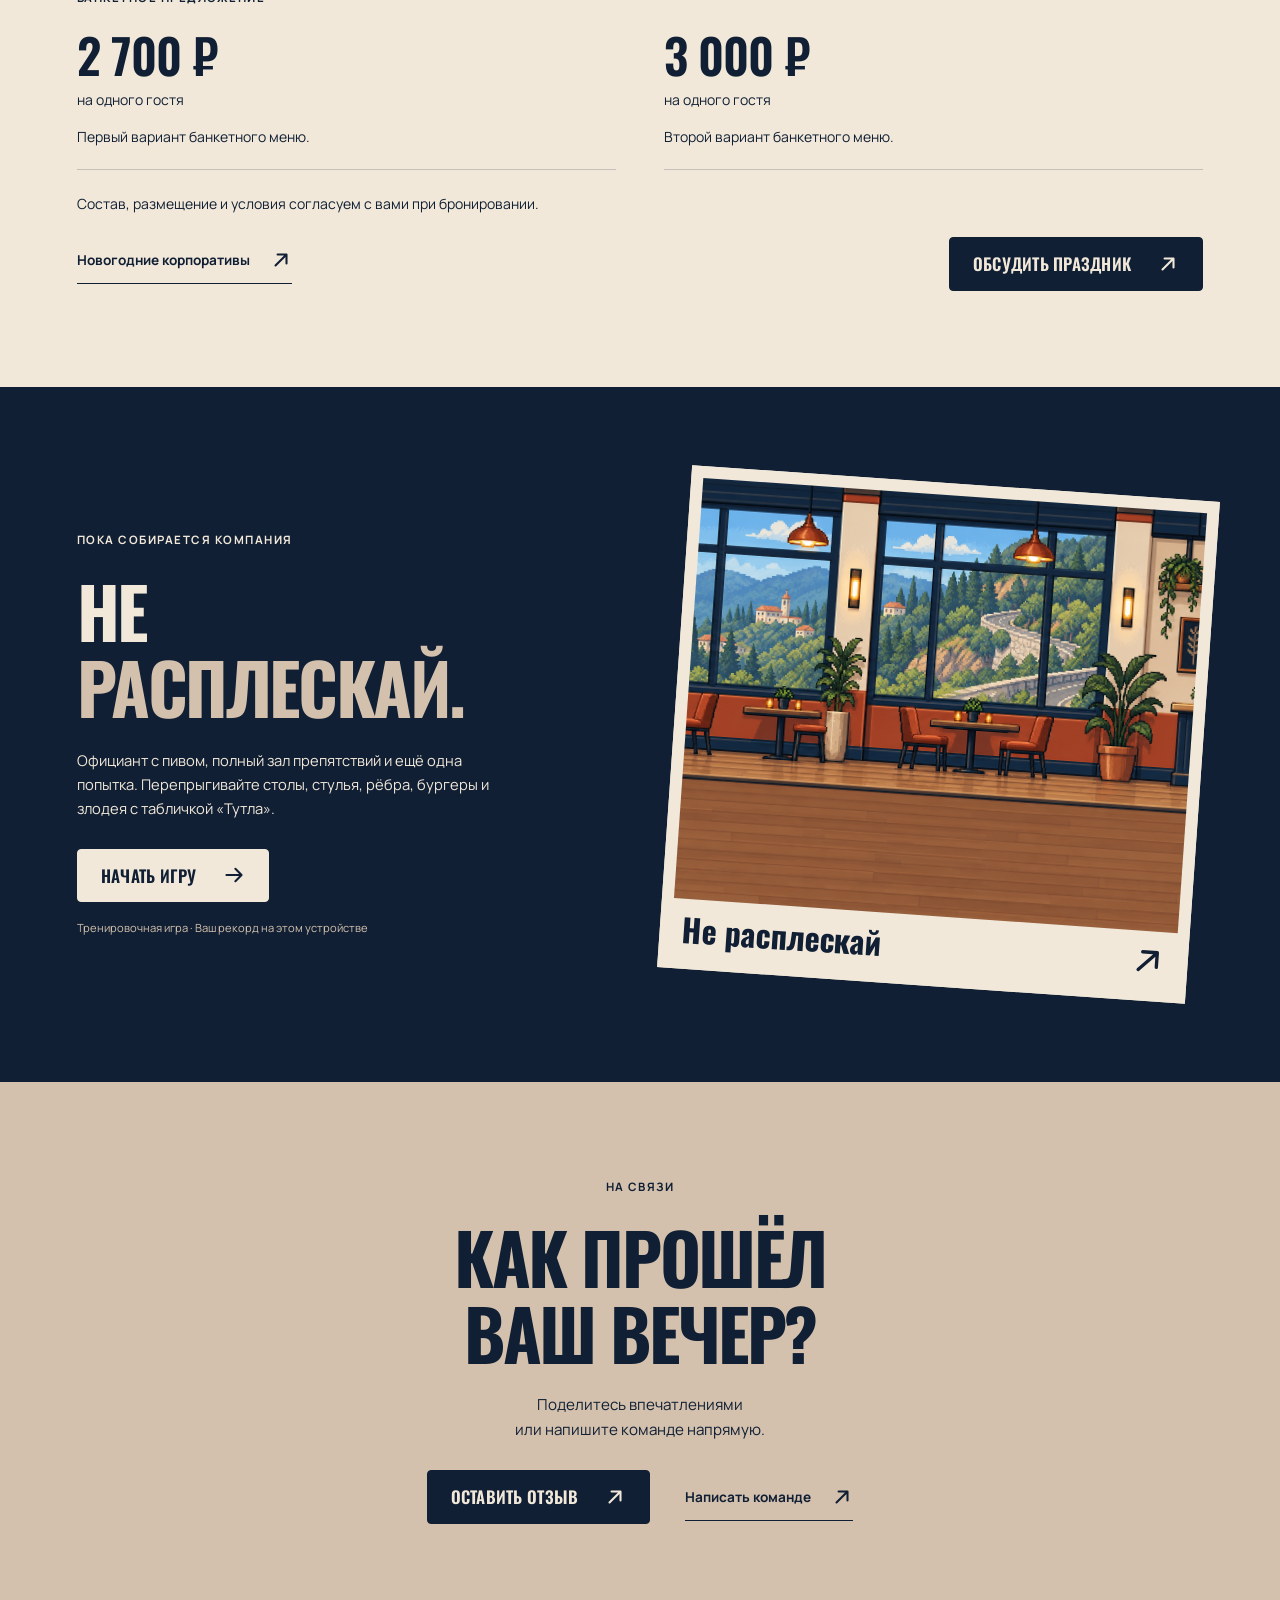
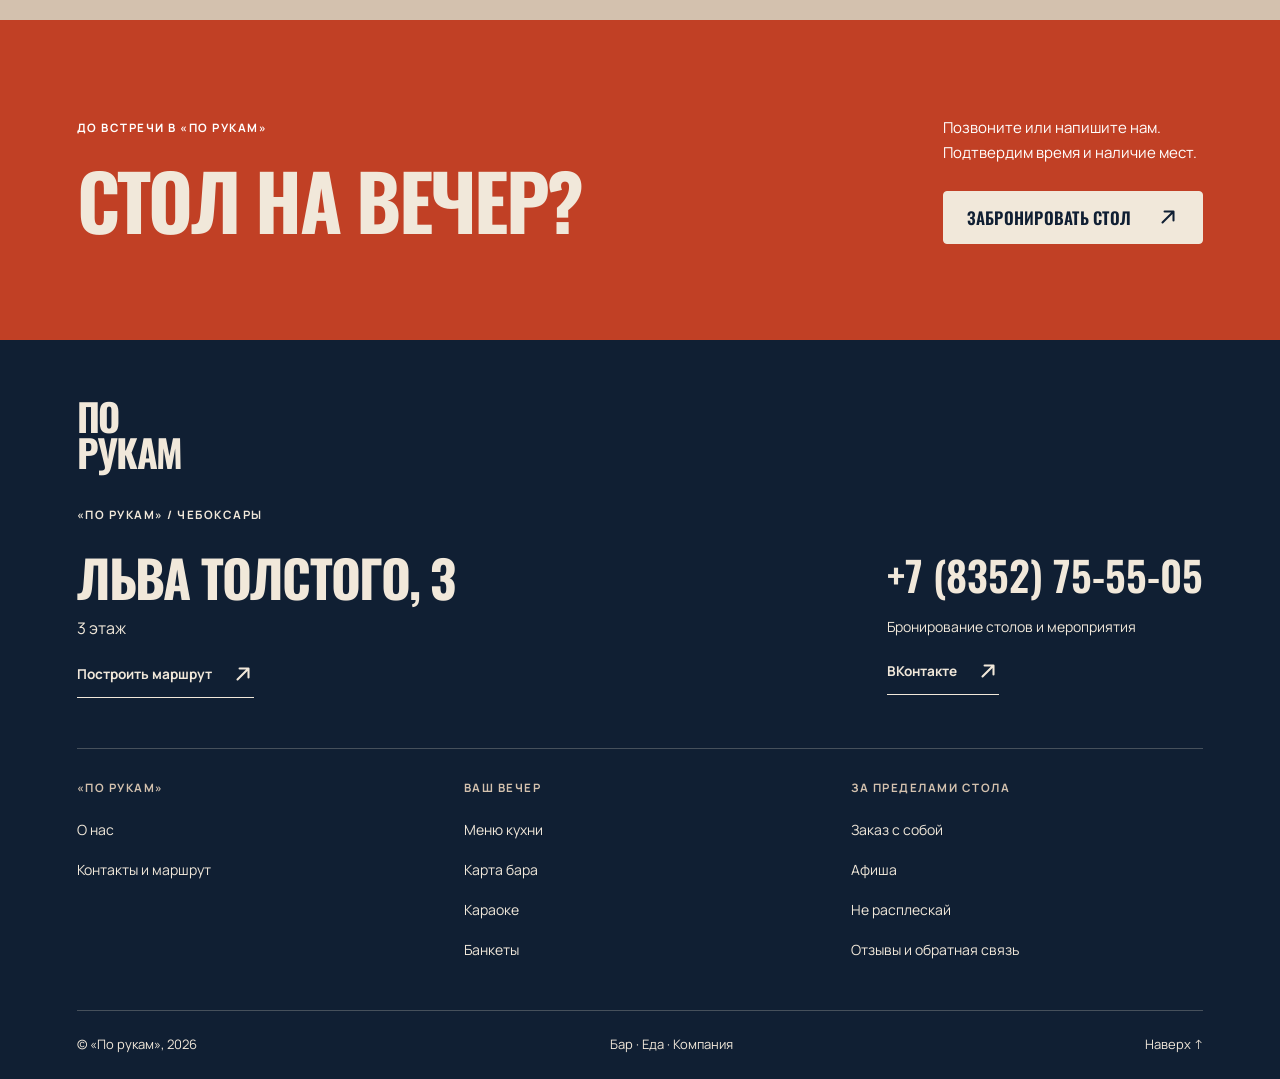
==== commit c3772ca0: "Rebrand main site as По рукам while preserving New Year landing" ====
--- a/site/index.html
+++ b/site/index.html
@@ -1,48 +1,41 @@
 <!doctype html>
 <html lang="ru"><head>
 <meta charset="utf-8"><meta name="viewport" content="width=device-width,initial-scale=1">
-<title>МУН — лаунж, бар и караоке в Чебоксарах</title>
-<meta name="description" content="МУН в Чебоксарах: кухня и бар, караоке, банкеты, доставка и самовывоз. Забронировать стол на Льва Толстого, 3."><meta name="theme-color" content="#101f33">
-<link rel="icon" type="image/svg+xml" href="data:image/svg+xml,%3Csvg xmlns='http://www.w3.org/2000/svg' viewBox='0 0 32 32'%3E%3Crect width='32' height='32' rx='7' fill='%23101F33'/%3E%3Ctext x='16' y='24' text-anchor='middle' fill='%23F1E8DA' font-size='26' font-family='serif'%3EМ%3C/text%3E%3C/svg%3E">
-<link rel="stylesheet" href="styles.css"><link rel="stylesheet" href="structure.css"><link rel="stylesheet" href="redesign.css?v=20260920-renovation"><script src="site.js" defer></script>
-</head><body class="redesign home">
+<title>По рукам — бар, кухня и караоке в Чебоксарах</title>
+<meta name="description" content="По рукам: рёбра, смэш-бургеры, закуски на компанию, пиво, настойки и коктейли. Ланчи, кальяны, караоке и банкеты. Чебоксары, Льва Толстого, 3."><meta name="theme-color" content="#101f33">
+<link rel="icon" type="image/svg+xml" href="assets/porukam-favicon.svg">
+<link rel="stylesheet" href="styles.css"><link rel="stylesheet" href="structure.css"><link rel="stylesheet" href="redesign.css?v=20260924-porukam"><script src="site.js?v=20260924-porukam" defer></script>
+<link rel="stylesheet" href="brand.css?v=20260924-porukam"></head><body class="redesign home">
 <a class="skip" href="#main">Перейти к содержимому</a>
-<header class="header"><a class="brand" href="index.html" aria-label="МУН — главная"><img src="assets/mun-logo.svg" alt="МУН" width="54" height="61"></a><nav id="site-nav" aria-label="Основная навигация"><a href="about.html">О МУН</a><a href="menu.html">Меню</a><a href="index.html#karaoke">Караоке</a><a href="index.html#events">Банкеты</a><a href="delivery.html">Доставка</a><a href="game.html">Игра</a><a href="contacts.html">Контакты</a></nav><div class="header-actions"><a class="button button-small" href="tel:+78352755505" data-booking="table">Забронировать</a><button class="nav-toggle" type="button" aria-label="Открыть навигацию" aria-controls="site-nav" aria-expanded="false"><i class="icon menu-icon" aria-hidden="true"></i></button></div></header>
+<header class="header"><a class="brand" href="index.html" aria-label="«По рукам» — главная"><span class="brand-wordmark" aria-hidden="true">ПО<br>РУКАМ</span></a><nav id="site-nav" aria-label="Основная навигация"><a href="about.html">О нас</a><a href="menu.html">Меню</a><a href="index.html#karaoke">Караоке</a><a href="index.html#events">Банкеты</a><a href="index.html#lunch">Ланчи</a><a href="game.html">Игра</a><a href="contacts.html">Контакты</a></nav><div class="header-actions"><a class="button button-small" href="tel:+78352755505" data-booking="table">Забронировать</a><button class="nav-toggle" type="button" aria-label="Открыть навигацию" aria-controls="site-nav" aria-expanded="false"><i class="icon menu-icon" aria-hidden="true"></i></button></div></header>
 <main id="main">
-<section class="moon-hero" aria-labelledby="hero-heading">
-  <p class="eyebrow">Чебоксары · Лаунж · Бар · Караоке</p>
-  <h1 id="hero-heading"><span class="hero-prefix">Ваш вечер.</span>В МУН.</h1>
-  <p class="hero-tagline">Ужин. Друзья. Те самые песни.</p>
-  <img class="hero-art" src="assets/redesign/hero-lounge-panoramic.png" alt="Рисованный лаунж с прямыми панорамными окнами, видом на лес и дорогу на подъёме" width="1942" height="809" fetchpriority="high">
-  <div class="moon-hero-actions"><a class="button dark" href="tel:+78352755505" data-booking="table">Забронировать стол <i class="icon arrow-up" aria-hidden="true"></i></a><a class="hero-menu-link" href="menu.html">Открыть меню</a></div>
-  <a class="moon-address" href="contacts.html">Льва Толстого, 3 · 3 этаж</a>
+<section class="bar-hero" aria-labelledby="hero-heading">
+  <p class="eyebrow">Чебоксары · Бар · Еда · Компания</p>
+  <h1 id="hero-heading"><span>По рукам</span></h1>
+  <p class="hero-tagline">Рёбра. Бургеры. Встречи за одним столом.</p>
+  <img class="hero-art" src="assets/redesign/porukam-panoramic.png" alt="Рисованный бар с прямыми панорамными окнами, видом на лес и дорогу на подъёме" width="1942" height="809" fetchpriority="high">
+  <div class="bar-hero-actions"><a class="button dark" href="tel:+78352755505" data-booking="table">Забронировать стол <i class="icon arrow-up" aria-hidden="true"></i></a><a class="hero-menu-link" href="menu.html">Кухня и бар</a></div>
+  <a class="bar-address" href="contacts.html">Льва Толстого, 3 · 3 этаж</a>
 </section>
-<div class="word-band" aria-hidden="true"><span>ВСТРЕЧАЕМСЯ В МУН. ОСТАЁМСЯ НА ВЕЧЕР. ВСТРЕЧАЕМСЯ В МУН.</span></div>
+<div class="word-band" aria-hidden="true"><span>ЗА ВКУС РУЧАЕМСЯ. ПО РУКАМ? ЗА ВКУС РУЧАЕМСЯ. ПО РУКАМ?</span></div>
 <section class="section evening-section" id="about" aria-labelledby="about-heading">
-  <div class="evening-art"><span class="collage-caption" aria-hidden="true">ВКУС. ЗВУК. МУН.</span><img src="assets/redesign/evening-collage.png" width="1182" height="1330" alt="Коллаж: бургер, коктейль и микрофон" loading="lazy"></div>
-  <div class="evening-copy"><p class="eyebrow">Вечер складывается сам</p><h2 id="about-heading">Сначала<br>«поужинаем».<br><em>Потом — споём.</em></h2><p>Собраться с друзьями за одним столом, выбрать что-нибудь в барной карте и задержаться на караоке. В МУН есть место и для обычного вечера, и для вашего повода.</p><a class="button dark" href="about.html">Познакомиться с МУН <i class="icon arrow-up" aria-hidden="true"></i></a></div>
+  <div class="evening-art"><span class="collage-caption" aria-hidden="true">ЕДА. ДРУЗЬЯ. ПО РУКАМ.</span><img src="assets/redesign/evening-collage.png" width="1182" height="1330" alt="Коллаж: бургер, коктейль и микрофон" loading="lazy"></div>
+  <div class="evening-copy"><p class="eyebrow">Современный бар в Чебоксарах</p><h2 id="about-heading">По рукам?</h2><p>Мы любим, когда руки заняты едой, а не телефонами. Когда общий чат наконец собирается за одним столом, разговоры затягиваются, а следующую встречу назначают ещё до ухода.</p><p>За вкус, атмосферу и настроение ручаемся. По рукам?</p><a class="button dark" href="about.html">О нашем баре <i class="icon arrow-up" aria-hidden="true"></i></a></div>
 </section>
-<section class="section food-section" id="menu" aria-labelledby="menu-heading">
-  <p class="eyebrow">Кухня и бар</p><h2 id="menu-heading">Что вам<br>сегодня <em>по вкусу?</em></h2><p class="food-intro">Закуски в стол, горячее на ужин<br>и напитки к вашему вечеру.</p>
-  <div class="menu-preview">
-    <a class="menu-feature" href="menu.html"><div class="feature-top"><h3>Кухня</h3><i class="icon arrow-up" aria-hidden="true"></i></div><div class="preview-dishes"><div><span>Тартар из говядины</span><span>560 ₽</span></div><div><span>Говяжьи щёчки с картофельным пюре</span><span>720 ₽</span></div><div><span>Том ям</span><span>870 ₽</span></div></div><span class="feature-link">Открыть меню кухни <i class="icon arrow-right" aria-hidden="true"></i></span></a>
-    <a class="menu-feature" href="menu.html#bar"><div class="feature-top"><h3>Бар</h3><i class="icon arrow-up" aria-hidden="true"></i></div><div class="preview-dishes"><div><span>Porn Star Martini</span><span>450 ₽</span></div><div><span>Clover Club</span><span>450 ₽</span></div><div><span>Груша-манго-маракуйя · 0,4 л</span><span>220 ₽</span></div></div><span class="feature-link">Открыть карту бара <i class="icon arrow-right" aria-hidden="true"></i></span></a>
-  </div>
+<section class="section food-section" id="menu" aria-labelledby="food-heading">
+ <p class="eyebrow">Кухня и бар</p><h2 id="food-heading">Руки заняты.<br><em>Стол — тоже.</em></h2><p class="food-intro">На ужин, на двоих и на всю компанию.</p>
+ <div class="menu-preview"><a class="menu-feature" href="menu.html#kitchen"><div class="feature-top"><h3>Еда</h3><i class="icon fork-knife" aria-hidden="true"></i></div><div class="preview-dishes"><div><span>Рёбра с соусами</span></div><div><span>Смэш-бургеры и сэндвичи</span></div><div><span>Азия и горячие закуски</span></div></div><span class="feature-link">Знакомимся с кухней <i class="icon arrow-up" aria-hidden="true"></i></span></a>
+ <a class="menu-feature" href="menu.html#bar"><div class="feature-top"><h3>Бар</h3><i class="icon arrow-up" aria-hidden="true"></i></div><div class="preview-dishes"><div><span>Пиво и настойки</span></div><div><span>Коктейли</span></div><div><span>Чай, кофе и безалкогольные</span></div></div><span class="feature-link">Выбираем настроение <i class="icon arrow-up" aria-hidden="true"></i></span></a></div>
 </section>
-<div class="category-band" aria-hidden="true"><span><i class="icon fork-knife"></i> КУХНЯ</span><span><i class="icon moon-stars"></i> БАР</span><span><i class="icon microphone"></i> КАРАОКЕ</span><span><i class="icon fork-knife"></i> КУХНЯ</span><span><i class="icon moon-stars"></i> БАР</span><span><i class="icon microphone"></i> КАРАОКЕ</span></div>
-<section class="section karaoke-section no-venue-photo" id="karaoke" aria-labelledby="karaoke-heading">
-  <div class="karaoke-copy"><p class="eyebrow">Микрофон — вам</p><h2 id="karaoke-heading">Те самые песни.<br><em>Вашим голосом.</em></h2><p class="section-intro">Выбирайте любимое и передавайте заявку ведущему. Дальше — ваш выход.</p><div class="karaoke-rules"><p><strong>Две песни за круг</strong><span>От каждого стола или компании без стола.</span></p><p><strong>Песни — бесплатно</strong><span>Без доплат за исполнение и место в очереди.</span></p></div><a class="button" href="tel:+78352755505" data-booking="karaoke">Запланировать вечер <i class="icon arrow-up" aria-hidden="true"></i></a></div>
-</section>
-<section class="section afisha-section" id="afisha" aria-labelledby="afisha-heading"><p class="eyebrow">Афиша МУН</p><div class="afisha-content"><h2 id="afisha-heading">Какие планы<br>на вечер?</h2><div><p class="section-intro">Анонсы, события и новости —<br>в нашей группе ВКонтакте.</p><a class="button dark" href="https://vk.com/moon_magic_cheb" target="_blank" rel="noopener noreferrer">Смотреть афишу <i class="icon arrow-up" aria-hidden="true"></i></a></div></div></section>
-<section class="section paper events-section" id="events" aria-labelledby="events-heading">
-  <div class="title-row"><div><p class="eyebrow">Банкеты и события</p><h2 id="events-heading">Есть повод.<br><em>Есть МУН.</em></h2></div><p>День рождения, корпоратив<br>или встреча близких. Обсудим дату,<br>меню и размещение гостей.</p></div>
-  <div class="events-grid no-venue-photo"><div class="event-offer"><p class="eyebrow">Банкетное меню</p><div class="package"><h3>2 700 ₽</h3><span>на одного гостя</span><p>Холодные закуски в стол. Салат и горячее на выбор.</p></div><div class="package"><h3>3 000 ₽</h3><span>на одного гостя</span><p>Тот же набор с горячими закусками в стол.</p></div><p class="package-included">В каждом варианте — морс 0,5 л на гостя и хлебная корзина.</p><a class="text-link" href="assets/banquet-menu.pdf" target="_blank" rel="noopener">Банкетное меню · PDF <i class="icon arrow-up" aria-hidden="true"></i></a><a class="button dark" href="https://vk.com/im?sel=-201844138" data-booking="event">Обсудить мероприятие <i class="icon arrow-up" aria-hidden="true"></i></a></div></div>
-</section>
-<section class="section moon-game-section" id="lunar-game" aria-labelledby="lunar-heading"><div class="moon-game-copy"><p class="eyebrow">Пауза между песнями</p><h2 id="lunar-heading">Мы же МУН.<br>Побежали<br><em>на Луну.</em></h2><p>Официант с пивом, лунная трасса и ни минуты покоя. Перепрыгивайте столы, стулья, рёбра, бургеры и злодея с табличкой «Тутла».</p><a class="button" href="game.html">Начать игру <i class="icon arrow-right" aria-hidden="true"></i></a><span class="game-note">Тренировочная пробежка · Ваш рекорд на этом устройстве</span></div><a class="game-scene" href="game.html" aria-label="Открыть лунную игру МУН"><img src="assets/game/moon.png" alt="Лунная трасса с кратерами и Землёй на тёмном небе" width="1672" height="941" loading="lazy"><span>МУН RUN <i class="icon arrow-up" aria-hidden="true"></i></span></a></section>
-<section class="section takeaway-section" id="delivery" aria-labelledby="delivery-heading"><div><p class="eyebrow">Доставка и самовывоз</p><h2 id="delivery-heading">Планы дома?<br><em>МУН — с собой.</em></h2><p>Выбирайте блюда в меню. Заказ, время и способ получения согласуем по телефону или во ВКонтакте.</p><a class="text-link" href="delivery.html">Условия заказа <i class="icon arrow-up" aria-hidden="true"></i></a></div><div class="takeaway-options"><a href="https://vk.com/im?sel=-201844138" data-booking="delivery"><span><small>01 / К вашему столу</small><strong>Доставка</strong></span><i class="icon arrow-up" aria-hidden="true"></i></a><a href="https://vk.com/im?sel=-201844138" data-booking="pickup"><span><small>02 / По пути домой</small><strong>Самовывоз</strong></span><i class="icon arrow-up" aria-hidden="true"></i></a><p>Возможность, стоимость и время подтвердит сотрудник.</p></div></section>
-<section class="section feedback-section" id="feedback" aria-labelledby="feedback-heading"><p class="eyebrow">После встречи</p><h2 id="feedback-heading">Как прошёл<br><em>ваш вечер?</em></h2><p>Поделитесь впечатлениями в 2ГИС<br>или напишите команде напрямую.</p><div class="section-actions"><a class="button dark" href="https://2gis.ru/cheboksary/firm/70000001041377088" target="_blank" rel="noopener noreferrer">Отзывы о МУН <i class="icon arrow-up" aria-hidden="true"></i></a><a class="text-link" href="https://vk.com/im?sel=-201844138" target="_blank" rel="noopener noreferrer">Написать команде <i class="icon arrow-up" aria-hidden="true"></i></a></div></section>
-<section class="section booking-section" id="booking"><div><p class="eyebrow">До встречи в МУН</p><h2>Стол на вечер?</h2></div><div><p>Позвоните или напишите нам.<br>Подтвердим время и наличие мест.</p><a class="button" href="tel:+78352755505" data-booking="table">Забронировать стол <i class="icon arrow-up" aria-hidden="true"></i></a></div></section>
+<div class="category-band" aria-hidden="true"><span>РЁБРА</span><span>СМЭШ-БУРГЕРЫ</span><span>НАСТОЙКИ</span><span>КАЛЬЯНЫ</span><span>КАРАОКЕ</span></div>
+<section class="section takeaway-section" id="lunch" aria-labelledby="lunch-heading"><div><p class="eyebrow">Встречаемся днём</p><h2 id="lunch-heading">Обед.<br><em>По рукам.</em></h2><p>Ланч из трёх блюд — 500 ₽. Начинаем с 12:00. Состав на сегодня подскажет команда.</p><a class="text-link" href="tel:+78352755505">Узнать меню ланча <i class="icon arrow-up" aria-hidden="true"></i></a></div><div class="takeaway-options"><a href="tel:+78352755505" data-booking="table"><span><small>01 / С коллегами или вдвоём</small><strong>Стол на обед</strong></span><i class="icon arrow-up" aria-hidden="true"></i></a><a href="menu.html#kitchen"><span><small>02 / Без спешки</small><strong>Остаться на ужин</strong></span><i class="icon arrow-up" aria-hidden="true"></i></a></div></section>
+<section class="section karaoke-section no-venue-photo" id="karaoke" aria-labelledby="karaoke-heading"><div class="karaoke-copy"><p class="eyebrow">Пятница и суббота</p><h2 id="karaoke-heading">Разговоры.<br>Песни.<br><em>И танцы.</em></h2><p class="section-intro">Караоке и диджеи с поп- и R&amp;B-программой. Можно начать с ужина и остаться на весь вечер.</p><div class="karaoke-rules"><div><strong>Караоке</strong><span>Программу и время начала на выбранную дату уточняйте у команды.</span></div><div><strong>Кальяны</strong><span>Выбирайте вкус вместе с мастером. Он поможет с выбором и позаботится о кальяне в течение вечера.</span></div></div><a class="button" href="tel:+78352755505" data-booking="karaoke">Спланировать вечер <i class="icon arrow-up" aria-hidden="true"></i></a></div></section>
+<section class="section afisha-section" id="afisha" aria-labelledby="afisha-heading"><p class="eyebrow">Афиша «По рукам»</p><div class="afisha-content"><div><h2 id="afisha-heading">Какие планы<br>на выходные?</h2><p class="section-intro">Даты, музыка и события —<br>в нашей группе ВКонтакте.</p></div><a class="button dark" href="https://vk.com/moon_magic_cheb" target="_blank" rel="noopener noreferrer">Смотреть афишу <i class="icon arrow-up" aria-hidden="true"></i></a></div></section>
+<section class="section paper events-section" id="events" aria-labelledby="events-heading"><div class="title-row"><div><p class="eyebrow">VIP-комнаты и банкеты</p><h2 id="events-heading">Ваш повод.<br><em>Наша забота.</em></h2></div><p>День рождения, корпоратив или встреча близких. Подберём пространство и обсудим меню для вашей компании.</p></div><div class="events-grid no-venue-photo"><div class="event-offer"><p class="eyebrow">Банкетное предложение</p><div class="package"><h3>2 700 ₽</h3><span>на одного гостя</span><p>Первый вариант банкетного меню.</p></div><div class="package"><h3>3 000 ₽</h3><span>на одного гостя</span><p>Второй вариант банкетного меню.</p></div><p class="package-included">Состав, размещение и условия согласуем с вами при бронировании.</p><a class="text-link" href="new-year/">Новогодние корпоративы <i class="icon arrow-up" aria-hidden="true"></i></a><a class="button dark" href="https://vk.com/im?sel=-201844138" data-booking="event">Обсудить праздник <i class="icon arrow-up" aria-hidden="true"></i></a></div></div></section>
+<section class="section bar-game-section" id="bar-game" aria-labelledby="game-heading"><div class="bar-game-copy"><p class="eyebrow">Пока собирается компания</p><h2 id="game-heading">Не<br><em>расплескай.</em></h2><p>Официант с пивом, полный зал препятствий и ещё одна попытка. Перепрыгивайте столы, стулья, рёбра, бургеры и злодея с табличкой «Тутла».</p><a class="button" href="game.html">Начать игру <i class="icon arrow-right" aria-hidden="true"></i></a><span class="game-note">Тренировочная игра · Ваш рекорд на этом устройстве</span></div><a class="game-scene" href="game.html" aria-label="Открыть игру «Не расплескай»"><img src="assets/game/bar-interior.png" alt="Пиксельный бар с панорамными окнами и свободной дорожкой для официанта" width="1774" height="887" loading="lazy"><span>Не расплескай <i class="icon arrow-up" aria-hidden="true"></i></span></a></section>
+<section class="section feedback-section" id="feedback" aria-labelledby="feedback-heading"><p class="eyebrow">На связи</p><h2 id="feedback-heading">Как прошёл<br><em>ваш вечер?</em></h2><p>Поделитесь впечатлениями<br>или напишите команде напрямую.</p><div class="section-actions"><a class="button dark" href="https://2gis.ru/cheboksary/firm/70000001041377088" target="_blank" rel="noopener noreferrer">Оставить отзыв <i class="icon arrow-up" aria-hidden="true"></i></a><a class="text-link" href="https://vk.com/im?sel=-201844138" target="_blank" rel="noopener noreferrer">Написать команде <i class="icon arrow-up" aria-hidden="true"></i></a></div></section>
+<section class="section booking-section" id="booking"><div><p class="eyebrow">До встречи в «По рукам»</p><h2>Стол на вечер?</h2></div><div><p>Позвоните или напишите нам.<br>Подтвердим время и наличие мест.</p><a class="button" href="tel:+78352755505" data-booking="table">Забронировать стол <i class="icon arrow-up" aria-hidden="true"></i></a></div></section>
 </main>
-<footer id="contacts"><a class="footer-brand" href="index.html" aria-label="МУН — главная"><img src="assets/mun-logo.svg" alt="МУН" width="82" height="93"></a><div class="footer-top"><div><p class="eyebrow">МУН / Чебоксары</p><h2>Льва Толстого, 3</h2><p>3 этаж</p><a class="text-link" href="https://2gis.ru/cheboksary/firm/70000001041377088" target="_blank" rel="noopener noreferrer">Построить маршрут <i class="icon arrow-up" aria-hidden="true"></i></a></div><div class="footer-contact"><a class="contact-phone" href="tel:+78352755505">+7 (8352) 75-55-05</a><p>Бронирование столов и мероприятия</p><a class="text-link" href="https://vk.com/moon_magic_cheb" target="_blank" rel="noopener noreferrer">ВКонтакте <i class="icon arrow-up" aria-hidden="true"></i></a></div></div><div class="footer-links" aria-label="Разделы сайта"><div><p class="eyebrow">МУН</p><a href="about.html">О МУН</a><a href="contacts.html">Контакты и маршрут</a></div><div><p class="eyebrow">Ваш вечер</p><a href="menu.html">Меню кухни</a><a href="menu.html#bar">Карта бара</a><a href="index.html#karaoke">Караоке</a><a href="index.html#events">Банкеты</a></div><div><p class="eyebrow">За пределами стола</p><a href="delivery.html">Доставка и самовывоз</a><a href="index.html#afisha">Афиша</a><a href="game.html">Лунная игра</a><a href="index.html#feedback">Отзывы и обратная связь</a></div></div><div class="footer-bottom"><span>© МУН, 2026</span><span>Лаунж · Бар · Караоке</span><a href="#main">Наверх ↑</a></div></footer>
-<dialog id="booking-dialog" aria-labelledby="booking-title" aria-describedby="booking-description"><div class="dialog-inner"><button class="dialog-close" type="button" aria-label="Закрыть"><i class="icon close-icon" aria-hidden="true"></i></button><p class="eyebrow">МУН / Бронирование</p><h2 id="booking-title">Договоримся о встрече.</h2><p id="booking-description">Сообщите дату, время и количество гостей. Менеджер проверит наличие мест и подтвердит бронь.</p><a class="button dark" href="https://vk.com/im?sel=-201844138" target="_blank" rel="noopener noreferrer">Написать во ВКонтакте <i class="icon arrow-up" aria-hidden="true"></i></a><a class="dialog-phone" href="tel:+78352755505">+7 (8352) 75-55-05</a><p class="dialog-note">Бронь действует после подтверждения менеджером.</p></div></dialog>
+<footer id="contacts"><a class="footer-brand" href="index.html" aria-label="«По рукам» — главная"><span class="brand-wordmark" aria-hidden="true">ПО<br>РУКАМ</span></a><div class="footer-top"><div><p class="eyebrow">«По рукам» / Чебоксары</p><h2>Льва Толстого, 3</h2><p>3 этаж</p><a class="text-link" href="https://2gis.ru/cheboksary/firm/70000001041377088" target="_blank" rel="noopener noreferrer">Построить маршрут <i class="icon arrow-up" aria-hidden="true"></i></a></div><div class="footer-contact"><a class="contact-phone" href="tel:+78352755505">+7 (8352) 75-55-05</a><p>Бронирование столов и мероприятия</p><a class="text-link" href="https://vk.com/moon_magic_cheb" target="_blank" rel="noopener noreferrer">ВКонтакте <i class="icon arrow-up" aria-hidden="true"></i></a></div></div><div class="footer-links" aria-label="Разделы сайта"><div><p class="eyebrow">«По рукам»</p><a href="about.html">О нас</a><a href="contacts.html">Контакты и маршрут</a></div><div><p class="eyebrow">Ваш вечер</p><a href="menu.html">Меню кухни</a><a href="menu.html#bar">Карта бара</a><a href="index.html#karaoke">Караоке</a><a href="index.html#events">Банкеты</a></div><div><p class="eyebrow">За пределами стола</p><a href="delivery.html">Заказ с собой</a><a href="index.html#afisha">Афиша</a><a href="game.html">Не расплескай</a><a href="index.html#feedback">Отзывы и обратная связь</a></div></div><div class="footer-bottom"><span>© «По рукам», 2026</span><span>Бар · Еда · Компания</span><a href="#main">Наверх ↑</a></div></footer>
+<dialog id="booking-dialog" aria-labelledby="booking-title" aria-describedby="booking-description"><div class="dialog-inner"><button class="dialog-close" type="button" aria-label="Закрыть"><i class="icon close-icon" aria-hidden="true"></i></button><p class="eyebrow">«По рукам» / Бронирование</p><h2 id="booking-title">Договоримся о встрече.</h2><p id="booking-description">Сообщите дату, время и количество гостей. Менеджер проверит наличие мест и подтвердит бронь.</p><a class="button dark" href="https://vk.com/im?sel=-201844138" target="_blank" rel="noopener noreferrer">Написать во ВКонтакте <i class="icon arrow-up" aria-hidden="true"></i></a><a class="dialog-phone" href="tel:+78352755505">+7 (8352) 75-55-05</a><p class="dialog-note">Бронь действует после подтверждения менеджером.</p></div></dialog>
 </body></html>
--- a/site/redesign.css
+++ b/site/redesign.css
@@ -20,15 +20,15 @@
 .arrow-up{--icon:url('assets/redesign/arrow-up-right.svg')}.arrow-right{--icon:url('assets/redesign/arrow-right.svg')}.menu-icon{--icon:url('assets/redesign/list.svg')}.close-icon{--icon:url('assets/redesign/x.svg')}.moon-stars{--icon:url('assets/redesign/moon-stars.svg')}.microphone{--icon:url('assets/redesign/microphone-stage.svg')}.fork-knife{--icon:url('assets/redesign/fork-knife.svg')}
 .redesign .nav-toggle{display:none;border-radius:4px;border-color:var(--paper);align-items:center;justify-content:center;padding:9px}
 .redesign .nav-toggle[aria-expanded=true] .menu-icon{--icon:url('assets/redesign/x.svg')}
-.moon-hero{position:relative;text-align:center;color:var(--paper);padding:44px 24px 56px;overflow:hidden}
-.moon-hero:after{content:'';position:absolute;bottom:-1px;left:0;right:0;height:40px;background:var(--paper);mask:url('assets/redesign/scallop-edge.png') left -132px/900px 300px repeat-x;-webkit-mask:url('assets/redesign/scallop-edge.png') left -132px/900px 300px repeat-x;pointer-events:none}
-.moon-hero h1{font-size:clamp(7.7rem,15vw,14rem);line-height:1.12;letter-spacing:-.05em;margin:15px 0 24px}
+.bar-hero{position:relative;text-align:center;color:var(--paper);padding:44px 24px 56px;overflow:hidden}
+.bar-hero:after{content:'';position:absolute;bottom:-1px;left:0;right:0;height:40px;background:var(--paper);mask:url('assets/redesign/scallop-edge.png') left -132px/900px 300px repeat-x;-webkit-mask:url('assets/redesign/scallop-edge.png') left -132px/900px 300px repeat-x;pointer-events:none}
+.bar-hero h1{font-size:clamp(7.7rem,15vw,14rem);line-height:1.12;letter-spacing:-.05em;margin:15px 0 24px}
 .hero-prefix{display:block;font-size:clamp(1.5rem,2.5vw,2.3rem);line-height:1.2;letter-spacing:0;margin-bottom:2px}
 .hero-tagline{font-family:var(--display);font-size:clamp(1rem,1.6vw,1.4rem);font-weight:600;text-transform:uppercase;margin:0;line-height:1.3}
 .hero-art{width:min(820px,80vw);height:auto;margin:24px auto 0}
-.moon-hero-actions{display:flex;justify-content:center;align-items:center;gap:24px;margin-top:-3px;position:relative;z-index:1}
+.bar-hero-actions{display:flex;justify-content:center;align-items:center;gap:24px;margin-top:-3px;position:relative;z-index:1}
 .hero-menu-link{font-family:var(--display);font-weight:600;text-transform:uppercase;font-size:1.05rem;min-height:48px;display:flex;align-items:center;border-bottom:1px solid currentColor}
-.moon-address{display:inline-block;margin:20px 0 0;font-size:.75rem;line-height:1.5}
+.bar-address{display:inline-block;margin:20px 0 0;font-size:.75rem;line-height:1.5}
 .word-band{background:var(--paper);color:var(--navy);overflow:hidden;padding:30px 0 25px;font-family:var(--display);font-size:clamp(2rem,4.1vw,4rem);font-weight:700;line-height:1.3;white-space:nowrap;letter-spacing:-.03em}
 .word-band span{display:block;width:max-content;transform:translateX(-32px)}
 .evening-section{background:var(--paper);display:grid;grid-template-columns:1fr 1fr;gap:7%;align-items:center}
@@ -87,10 +87,10 @@
 .events-section .event-offer{padding:0}
 .redesign .package h3{font-family:var(--display);font-size:3rem;font-weight:600;letter-spacing:-.02em}
 .redesign .package p,.redesign .package>span{font-size:.875rem}
-.moon-game-section{background:var(--navy);color:var(--paper);display:grid;grid-template-columns:1fr 1fr;gap:6%;align-items:center}
-.moon-game-copy h2{margin:22px 0}
-.moon-game-copy em{color:var(--sand)}
-.moon-game-copy p:not(.eyebrow){font-size:.92rem;max-width:440px;margin:24px 0 28px}
+.bar-game-section{background:var(--navy);color:var(--paper);display:grid;grid-template-columns:1fr 1fr;gap:6%;align-items:center}
+.bar-game-copy h2{margin:22px 0}
+.bar-game-copy em{color:var(--sand)}
+.bar-game-copy p:not(.eyebrow){font-size:.92rem;max-width:440px;margin:24px 0 28px}
 .game-note{display:block;font-size:.7rem;color:var(--sand);max-width:350px;margin-top:16px;line-height:1.7}
 .game-scene{border:12px solid var(--paper);background:var(--paper);color:var(--navy);transform:rotate(4deg)}
 .game-scene img{width:100%;aspect-ratio:1.1;object-fit:cover;object-position:61% center}
@@ -140,15 +140,15 @@
 .redesign .photo-dialog-top h2{font-family:Manrope,Arial,sans-serif;font-size:1rem;letter-spacing:0;text-transform:none}
 @media(min-width:1600px){.redesign .header{max-width:1440px;margin-left:auto;margin-right:auto}}
 @media(max-width:1180px){.redesign .header nav{gap:0;padding:18px 25px;border-radius:0 0 7px 7px}.redesign .header nav a{font-size:1rem;min-height:48px}.redesign .nav-toggle{display:flex}.redesign .header nav.is-open{display:flex}.redesign .section{padding:78px 6%}.hero-art{width:76vw}.redesign .karaoke-section{gap:6%;padding-top:78px;padding-bottom:78px}.redesign .karaoke-copy h2{font-size:3rem}.food-section .menu-preview{gap:35px}.food-section .menu-feature{padding:28px}.events-section .event-photo{height:520px}.events-section .events-grid{gap:5%;grid-template-columns:1fr 1fr}}
-@media(max-width:800px){.redesign .header{margin:16px 18px 0;min-height:76px;padding:12px 18px;gap:18px}.redesign .brand img{width:39px;height:44px}.moon-hero{padding-top:36px}.moon-hero h1{font-size:24vw;margin-top:19px}.hero-prefix{font-size:1.8rem}.hero-art{width:90vw;max-width:none;margin-top:30px}.moon-hero-actions{margin-top:10px}.redesign .evening-section{gap:4%;padding:38px 6% 58px}.evening-art img{max-height:450px}.collage-caption{font-size:3vw}.evening-copy h2{font-size:2.7rem}.evening-copy .eyebrow{font-size:.6rem;margin-bottom:18px}.evening-copy p:not(.eyebrow){font-size:.85rem;margin:22px 0}.evening-copy .button{font-size:.94rem;padding:14px 16px;gap:16px}.redesign .room-section{padding:32px 6% 70px}.title-row{margin-bottom:40px}.title-row h2{font-size:3.5rem}.room-photos{gap:18px}.photo-print{padding:8px 8px 0}.photo-print>span{font-size:.95rem;padding:14px 0}.photo-print>span .icon{width:18px;height:18px;flex-basis:18px}.photo-print:nth-child(2){margin-top:28px}.redesign .section{padding:65px 6%}.redesign .feature-top h3{font-size:3rem}.food-section .menu-preview{gap:28px}.food-section .menu-feature{padding:25px}.food-section .preview-dishes>div{font-size:.8rem;gap:12px}.food-section .feature-link{font-size:.75rem}.redesign .karaoke-section{grid-template-columns:1fr 1fr;gap:6%}.redesign .karaoke-photo{margin:0}.karaoke-photo>span{font-size:1.2rem}.redesign .karaoke-copy h2{font-size:2.5rem}.redesign .karaoke-copy .section-intro{font-size:.85rem}.redesign .karaoke-rules strong{font-size:.85rem}.redesign .karaoke-rules span{font-size:.75rem}.redesign .karaoke-copy .button{font-size:.92rem;gap:14px;padding:14px 16px}.redesign .afisha-content{gap:32px}.redesign .afisha-content h2{font-size:4rem}.events-section .events-grid{grid-template-columns:1fr;gap:35px}.events-section .event-photo{height:420px}.title-row>p{font-size:.85rem}.moon-game-section{gap:5%}.moon-game-copy h2{font-size:3.5rem}.moon-game-copy p:not(.eyebrow){font-size:.85rem}.game-scene{border-width:8px}.game-scene>span{font-size:2.2rem}.takeaway-section{gap:6%;grid-template-columns:1.15fr 1fr}.takeaway-section h2{font-size:3rem}.takeaway-options strong{font-size:2.4rem}.redesign .booking-section h2{font-size:3.4rem}.redesign .page-heading h1,.redesign .menu-page-heading h1{font-size:4.2rem}}
-@media(max-width:600px){.redesign .header{margin:12px 12px 0;padding:12px 14px;gap:10px}.redesign .header-actions{gap:9px}.redesign .header .button{font-size:.85rem;padding:11px 13px;min-height:44px}.redesign .brand img{width:36px;height:41px}.moon-hero{padding:32px 18px 52px}.moon-hero>.eyebrow{font-size:.59rem;letter-spacing:.1em}.moon-hero h1{font-size:27vw;line-height:1.12;margin:23px 0 20px;letter-spacing:-.035em}.hero-prefix{font-size:1.65rem;margin-bottom:3px}.hero-tagline{font-size:1rem}.hero-art{width:calc(100% + 20px);max-width:none;margin:27px -10px 0}.moon-hero-actions{flex-direction:column;gap:8px;margin-top:16px}.moon-hero-actions .button{font-size:1rem;min-height:50px}.hero-menu-link{font-size:.95rem;min-height:40px}.moon-address{margin-top:18px;font-size:.7rem}.word-band{font-size:2.2rem;padding:18px 0 20px}.redesign .section{padding:62px 24px}.redesign .evening-section{grid-template-columns:1fr;padding:4px 24px 60px;gap:12px}.evening-art{max-width:340px;margin:0 auto;width:100%}.evening-art img{max-height:375px}.collage-caption{font-size:1.8rem;left:-4%;right:-4%}.evening-copy{text-align:center}.evening-copy h2{font-size:2.9rem}.evening-copy .eyebrow{font-size:.65rem}.evening-copy p:not(.eyebrow){font-size:.9rem;max-width:370px;margin:25px auto}.evening-copy .button{font-size:1rem}.redesign .room-section{padding:20px 24px 62px}.title-row{display:block;margin-bottom:38px}.title-row h2{font-size:3rem}.title-row .text-link{margin:20px 0 0}.room-photos{grid-template-columns:1fr;gap:36px;max-width:380px;margin:0 auto}.photo-print{padding:10px 10px 0}.photo-print:nth-child(2),.photo-print:nth-child(3){margin:0}.photo-print img{aspect-ratio:1.2}.photo-print>span{font-size:1.25rem;padding:16px 4px}.photo-print>span .icon{width:22px;height:22px;flex-basis:22px}.food-section h2{font-size:3.3rem}.food-intro{font-size:.9rem;margin:22px 0 38px}.food-section .menu-preview{grid-template-columns:1fr;gap:34px;margin:0 7px}.food-section .menu-feature{padding:26px 25px}.food-section .menu-feature:nth-child(2){margin-top:0}.redesign .feature-top h3{font-size:3.5rem}.food-section .preview-dishes>div{font-size:.85rem}.food-section .feature-link{font-size:.8rem}.category-band{justify-content:flex-start;gap:30px;padding:15px 24px}.category-band>span{font-size:1.1rem}.redesign .karaoke-section{grid-template-columns:1fr;padding:60px 24px;gap:44px}.redesign .karaoke-photo{max-width:340px;margin:0 auto;width:calc(100% - 20px)}.karaoke-photo>span{font-size:1.3rem}.redesign .karaoke-copy h2{font-size:3rem}.redesign .karaoke-copy .section-intro{font-size:.9rem}.redesign .karaoke-rules strong{font-size:.94rem}.redesign .karaoke-rules span{font-size:.85rem}.redesign .karaoke-copy .button{font-size:1rem;padding:14px 22px}.redesign .afisha-content{flex-direction:column;align-items:flex-start;gap:26px}.redesign .afisha-content h2{font-size:3.6rem}.redesign .afisha-content .button{width:auto}.events-section .title-row>p{font-size:.9rem;margin:25px 0 0}.events-section .title-row>p br{display:none}.events-section .event-photo{height:330px}.redesign .package h3{font-size:2.8rem}.event-offer .button{font-size:.97rem}.moon-game-section{grid-template-columns:1fr;gap:42px}.moon-game-copy h2{font-size:3.6rem}.moon-game-copy p:not(.eyebrow){font-size:.9rem}.game-scene{margin:0 8px}.game-scene img{aspect-ratio:1.35}.game-scene>span{font-size:2.7rem}.takeaway-section{grid-template-columns:1fr;gap:34px}.takeaway-section h2{font-size:3.1rem}.takeaway-section p{font-size:.9rem}.takeaway-options strong{font-size:2.7rem}.takeaway-options p{font-size:.75rem}.redesign .feedback-section h2{font-size:3.6rem}.feedback-section .section-actions{align-items:center}.redesign .booking-section{flex-direction:column;gap:28px}.redesign .booking-section h2{font-size:3.7rem}.redesign .booking-section>div:last-child{width:100%}.redesign .booking-section .button{max-width:350px}.redesign footer{padding:44px 24px 26px}.footer-brand{margin-bottom:28px}.redesign .footer-top h2{font-size:2.7rem}.redesign .contact-phone{font-size:1.9rem}.redesign .footer-links a{font-size:.82rem;min-height:32px}.redesign .footer-bottom{font-size:.73rem}.redesign:not(.home) main{margin-top:14px}.redesign .page-heading h1,.redesign .menu-page-heading h1{font-size:3.7rem}.redesign .content-split h2{font-size:2.7rem}.redesign .dialog-inner{padding:56px 24px 28px}.redesign .dialog-inner h2{font-size:2.45rem}.redesign .menu-panel summary{font-size:1.3rem}.redesign .menu-page{padding:40px 24px 60px}.redesign .menu-switch a{font-size:1.2rem;padding:11px 22px}.redesign .menu-panel>h2{font-size:2.3rem}.redesign .service-grid h3{font-size:2.3rem}}
+@media(max-width:800px){.redesign .header{margin:16px 18px 0;min-height:76px;padding:12px 18px;gap:18px}.redesign .brand img{width:39px;height:44px}.bar-hero{padding-top:36px}.bar-hero h1{font-size:24vw;margin-top:19px}.hero-prefix{font-size:1.8rem}.hero-art{width:90vw;max-width:none;margin-top:30px}.bar-hero-actions{margin-top:10px}.redesign .evening-section{gap:4%;padding:38px 6% 58px}.evening-art img{max-height:450px}.collage-caption{font-size:3vw}.evening-copy h2{font-size:2.7rem}.evening-copy .eyebrow{font-size:.6rem;margin-bottom:18px}.evening-copy p:not(.eyebrow){font-size:.85rem;margin:22px 0}.evening-copy .button{font-size:.94rem;padding:14px 16px;gap:16px}.redesign .room-section{padding:32px 6% 70px}.title-row{margin-bottom:40px}.title-row h2{font-size:3.5rem}.room-photos{gap:18px}.photo-print{padding:8px 8px 0}.photo-print>span{font-size:.95rem;padding:14px 0}.photo-print>span .icon{width:18px;height:18px;flex-basis:18px}.photo-print:nth-child(2){margin-top:28px}.redesign .section{padding:65px 6%}.redesign .feature-top h3{font-size:3rem}.food-section .menu-preview{gap:28px}.food-section .menu-feature{padding:25px}.food-section .preview-dishes>div{font-size:.8rem;gap:12px}.food-section .feature-link{font-size:.75rem}.redesign .karaoke-section{grid-template-columns:1fr 1fr;gap:6%}.redesign .karaoke-photo{margin:0}.karaoke-photo>span{font-size:1.2rem}.redesign .karaoke-copy h2{font-size:2.5rem}.redesign .karaoke-copy .section-intro{font-size:.85rem}.redesign .karaoke-rules strong{font-size:.85rem}.redesign .karaoke-rules span{font-size:.75rem}.redesign .karaoke-copy .button{font-size:.92rem;gap:14px;padding:14px 16px}.redesign .afisha-content{gap:32px}.redesign .afisha-content h2{font-size:4rem}.events-section .events-grid{grid-template-columns:1fr;gap:35px}.events-section .event-photo{height:420px}.title-row>p{font-size:.85rem}.bar-game-section{gap:5%}.bar-game-copy h2{font-size:3.5rem}.bar-game-copy p:not(.eyebrow){font-size:.85rem}.game-scene{border-width:8px}.game-scene>span{font-size:2.2rem}.takeaway-section{gap:6%;grid-template-columns:1.15fr 1fr}.takeaway-section h2{font-size:3rem}.takeaway-options strong{font-size:2.4rem}.redesign .booking-section h2{font-size:3.4rem}.redesign .page-heading h1,.redesign .menu-page-heading h1{font-size:4.2rem}}
+@media(max-width:600px){.redesign .header{margin:12px 12px 0;padding:12px 14px;gap:10px}.redesign .header-actions{gap:9px}.redesign .header .button{font-size:.85rem;padding:11px 13px;min-height:44px}.redesign .brand img{width:36px;height:41px}.bar-hero{padding:32px 18px 52px}.bar-hero>.eyebrow{font-size:.59rem;letter-spacing:.1em}.bar-hero h1{font-size:27vw;line-height:1.12;margin:23px 0 20px;letter-spacing:-.035em}.hero-prefix{font-size:1.65rem;margin-bottom:3px}.hero-tagline{font-size:1rem}.hero-art{width:calc(100% + 20px);max-width:none;margin:27px -10px 0}.bar-hero-actions{flex-direction:column;gap:8px;margin-top:16px}.bar-hero-actions .button{font-size:1rem;min-height:50px}.hero-menu-link{font-size:.95rem;min-height:40px}.bar-address{margin-top:18px;font-size:.7rem}.word-band{font-size:2.2rem;padding:18px 0 20px}.redesign .section{padding:62px 24px}.redesign .evening-section{grid-template-columns:1fr;padding:4px 24px 60px;gap:12px}.evening-art{max-width:340px;margin:0 auto;width:100%}.evening-art img{max-height:375px}.collage-caption{font-size:1.8rem;left:-4%;right:-4%}.evening-copy{text-align:center}.evening-copy h2{font-size:2.9rem}.evening-copy .eyebrow{font-size:.65rem}.evening-copy p:not(.eyebrow){font-size:.9rem;max-width:370px;margin:25px auto}.evening-copy .button{font-size:1rem}.redesign .room-section{padding:20px 24px 62px}.title-row{display:block;margin-bottom:38px}.title-row h2{font-size:3rem}.title-row .text-link{margin:20px 0 0}.room-photos{grid-template-columns:1fr;gap:36px;max-width:380px;margin:0 auto}.photo-print{padding:10px 10px 0}.photo-print:nth-child(2),.photo-print:nth-child(3){margin:0}.photo-print img{aspect-ratio:1.2}.photo-print>span{font-size:1.25rem;padding:16px 4px}.photo-print>span .icon{width:22px;height:22px;flex-basis:22px}.food-section h2{font-size:3.3rem}.food-intro{font-size:.9rem;margin:22px 0 38px}.food-section .menu-preview{grid-template-columns:1fr;gap:34px;margin:0 7px}.food-section .menu-feature{padding:26px 25px}.food-section .menu-feature:nth-child(2){margin-top:0}.redesign .feature-top h3{font-size:3.5rem}.food-section .preview-dishes>div{font-size:.85rem}.food-section .feature-link{font-size:.8rem}.category-band{justify-content:flex-start;gap:30px;padding:15px 24px}.category-band>span{font-size:1.1rem}.redesign .karaoke-section{grid-template-columns:1fr;padding:60px 24px;gap:44px}.redesign .karaoke-photo{max-width:340px;margin:0 auto;width:calc(100% - 20px)}.karaoke-photo>span{font-size:1.3rem}.redesign .karaoke-copy h2{font-size:3rem}.redesign .karaoke-copy .section-intro{font-size:.9rem}.redesign .karaoke-rules strong{font-size:.94rem}.redesign .karaoke-rules span{font-size:.85rem}.redesign .karaoke-copy .button{font-size:1rem;padding:14px 22px}.redesign .afisha-content{flex-direction:column;align-items:flex-start;gap:26px}.redesign .afisha-content h2{font-size:3.6rem}.redesign .afisha-content .button{width:auto}.events-section .title-row>p{font-size:.9rem;margin:25px 0 0}.events-section .title-row>p br{display:none}.events-section .event-photo{height:330px}.redesign .package h3{font-size:2.8rem}.event-offer .button{font-size:.97rem}.bar-game-section{grid-template-columns:1fr;gap:42px}.bar-game-copy h2{font-size:3.6rem}.bar-game-copy p:not(.eyebrow){font-size:.9rem}.game-scene{margin:0 8px}.game-scene img{aspect-ratio:1.35}.game-scene>span{font-size:2.7rem}.takeaway-section{grid-template-columns:1fr;gap:34px}.takeaway-section h2{font-size:3.1rem}.takeaway-section p{font-size:.9rem}.takeaway-options strong{font-size:2.7rem}.takeaway-options p{font-size:.75rem}.redesign .feedback-section h2{font-size:3.6rem}.feedback-section .section-actions{align-items:center}.redesign .booking-section{flex-direction:column;gap:28px}.redesign .booking-section h2{font-size:3.7rem}.redesign .booking-section>div:last-child{width:100%}.redesign .booking-section .button{max-width:350px}.redesign footer{padding:44px 24px 26px}.footer-brand{margin-bottom:28px}.redesign .footer-top h2{font-size:2.7rem}.redesign .contact-phone{font-size:1.9rem}.redesign .footer-links a{font-size:.82rem;min-height:32px}.redesign .footer-bottom{font-size:.73rem}.redesign:not(.home) main{margin-top:14px}.redesign .page-heading h1,.redesign .menu-page-heading h1{font-size:3.7rem}.redesign .content-split h2{font-size:2.7rem}.redesign .dialog-inner{padding:56px 24px 28px}.redesign .dialog-inner h2{font-size:2.45rem}.redesign .menu-panel summary{font-size:1.3rem}.redesign .menu-page{padding:40px 24px 60px}.redesign .menu-switch a{font-size:1.2rem;padding:11px 22px}.redesign .menu-panel>h2{font-size:2.3rem}.redesign .service-grid h3{font-size:2.3rem}}
 @media(max-width:360px){.redesign .section{padding-left:20px;padding-right:20px}.redesign h2,.redesign .karaoke-copy h2,.evening-copy h2,.takeaway-section h2{font-size:2.6rem}.redesign .header .button{font-size:.8rem;padding:11px 10px}.redesign .header{padding-left:12px;padding-right:12px}.food-section .menu-feature{padding:24px 20px}.redesign .contact-phone{font-size:1.65rem}}
 @media(prefers-reduced-motion:reduce){.redesign *{transition:none!important;scroll-behavior:auto}}
 /* Explicit auto heights keep intrinsic HTML dimensions from stretching cards. */
 .photo-print img,.game-scene img{height:auto}
 .redesign:not(.home) .afisha-content h2{font-size:clamp(2.3rem,5vw,4.5rem)}
 /* White utility text meets AA on the unchanged brand terracotta. */
-.moon-hero>.eyebrow,.hero-tagline,.hero-menu-link,.moon-address,.food-section>.eyebrow,.food-intro,.redesign .afisha-section p,.redesign .booking-section p,.redesign .button.accent{color:#fff}
+.bar-hero>.eyebrow,.hero-tagline,.hero-menu-link,.bar-address,.food-section>.eyebrow,.food-intro,.redesign .afisha-section p,.redesign .booking-section p,.redesign .button.accent{color:#fff}
 .redesign .feedback-section em{color:var(--navy)}
 /* Preserve the newer shared-header change: logo stays centered. */
 .redesign .header{display:grid;grid-template-columns:minmax(0,1fr) auto minmax(0,1fr);gap:16px}
--- a/site/brand.css
+++ b/site/brand.css
@@ -0,0 +1,22 @@
+@font-face{font-family:Oswald;src:url('assets/redesign/Oswald.ttf') format('truetype');font-weight:200 700;font-display:swap}
+.brand-wordmark{display:block;font-family:Oswald,'Arial Narrow',sans-serif;font-size:25px;font-weight:700;line-height:.95;letter-spacing:-.045em;text-align:center;color:inherit}
+.footer-brand{width:max-content}
+.footer-brand .brand-wordmark{font-size:38px;text-align:left}
+.redesign .bar-hero h1{font-size:clamp(5.8rem,16vw,15rem);line-height:1.06;letter-spacing:-.055em;margin:18px 0 26px;white-space:nowrap}
+.redesign .bar-hero .hero-art{margin-top:12px}
+.redesign .evening-copy h2{font-size:clamp(3.5rem,6vw,6.5rem)}
+.redesign .concept-copy p{font-size:clamp(1.05rem,1.7vw,1.35rem);max-width:760px}
+.menu-intro{max-width:1000px;margin:0 auto 35px;line-height:1.7}
+.menu-category-copy p{margin:0;padding:0 0 26px;max-width:650px;line-height:1.7}
+.karaoke-rules>div strong,.karaoke-rules>div span{display:block;line-height:1.65}
+.karaoke-rules>div strong{margin-bottom:8px}
+.redesign .menu-switch{flex-wrap:wrap}
+.redesign .menu-switch a[aria-current=true]{color:var(--paper)}
+.redesign .game-scene>span{font-size:clamp(1.4rem,2.5vw,2.6rem);gap:16px;line-height:1.25;padding-bottom:8px}
+.redesign .game-scene img{object-position:center;aspect-ratio:1.2}
+.game-body h1,.game-body h2,.game-body .play-button{font-family:Oswald,'Arial Narrow',sans-serif}
+.game-heading h1{text-transform:uppercase;font-size:clamp(2.5rem,5vw,4.3rem)}
+.game-header .brand-wordmark{font-size:28px}
+.game-body .game-footer{color:#d3c1ae}
+@media(max-width:600px){.brand-wordmark{font-size:23px}.redesign .bar-hero h1{font-size:18.8vw;margin:22px 0}.redesign .bar-hero>.eyebrow{font-size:.57rem}.redesign .hero-tagline{font-size:.85rem}.redesign .evening-copy h2{font-size:3.7rem}.redesign .collage-caption{font-size:1.58rem}.redesign .menu-switch{gap:9px}.redesign .menu-switch a{padding:10px 17px;font-size:1.05rem}.redesign .game-scene img{aspect-ratio:1.35}}
+@media(max-width:360px){.brand-wordmark{font-size:20px}.redesign .header{grid-template-columns:44px minmax(0,1fr) auto}.redesign .bar-game-copy h2{font-size:2.9rem}.redesign .afisha-content h2{font-size:3rem}}
